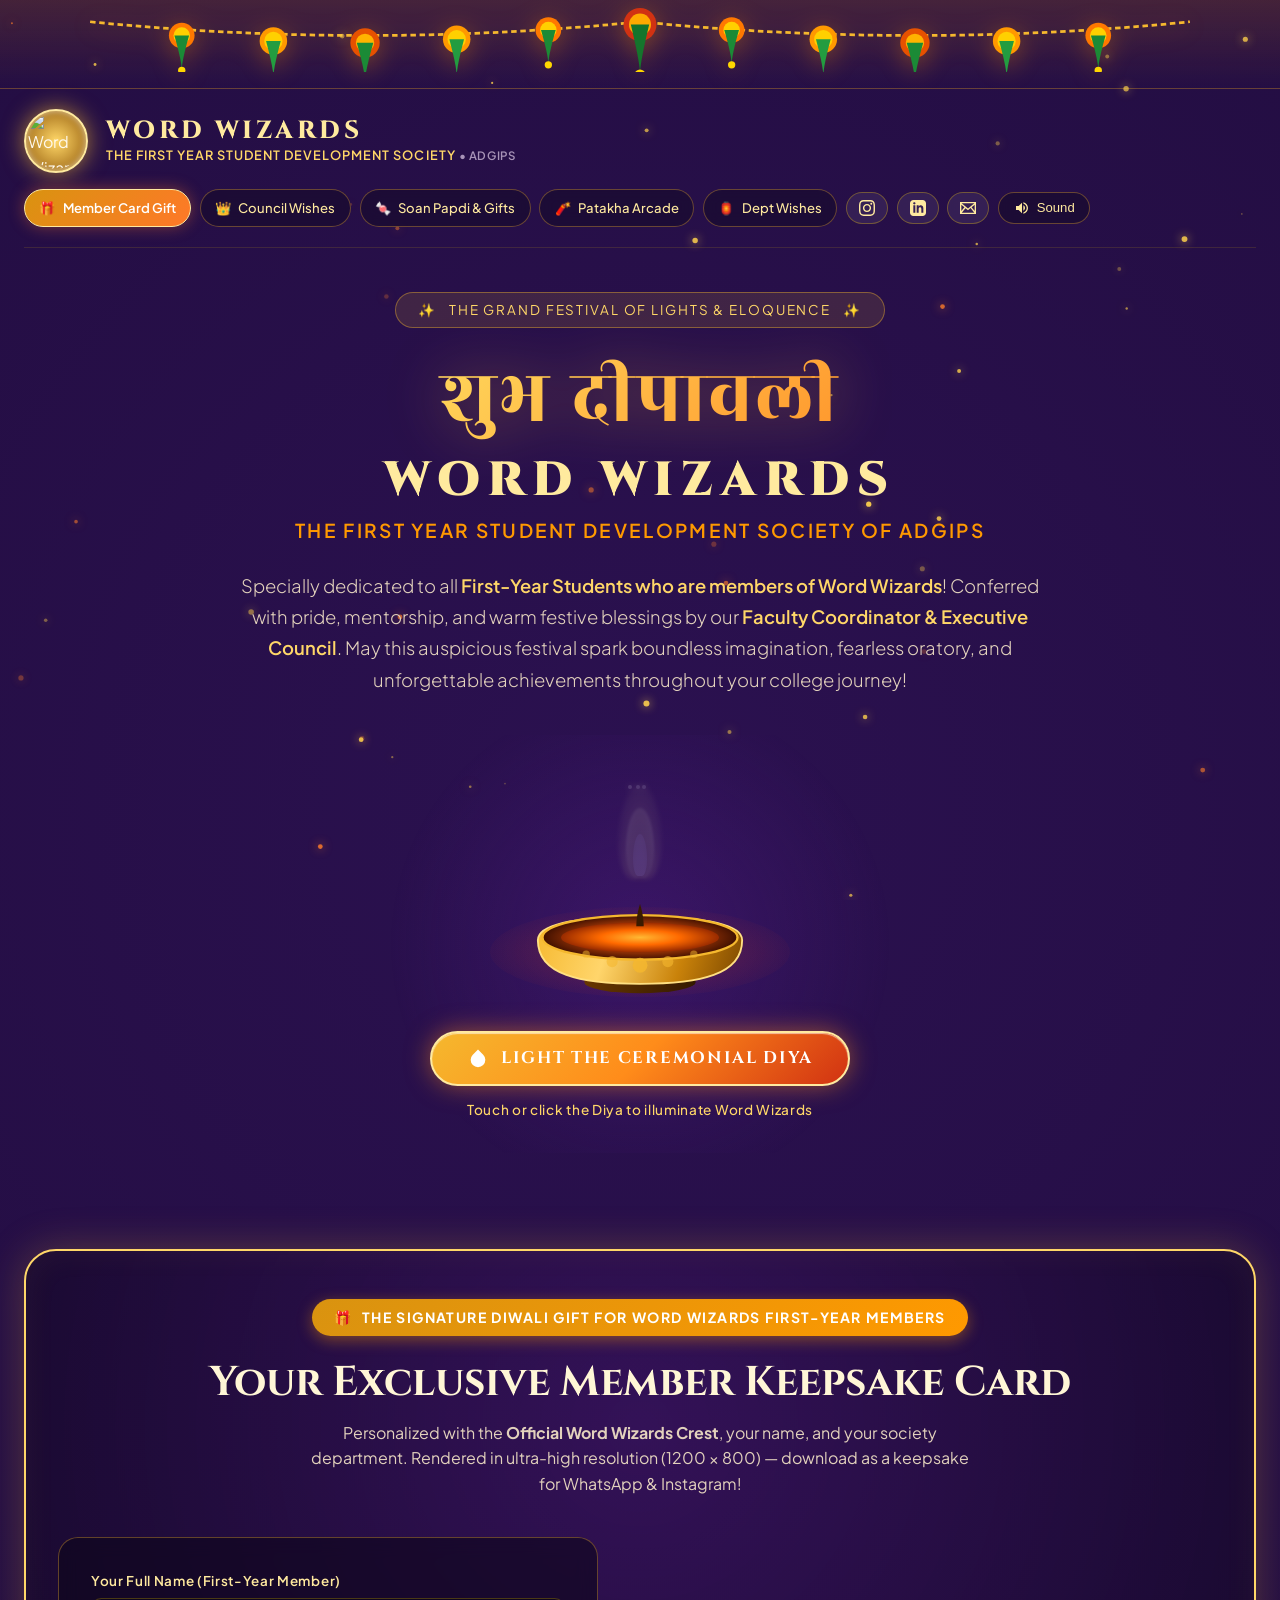
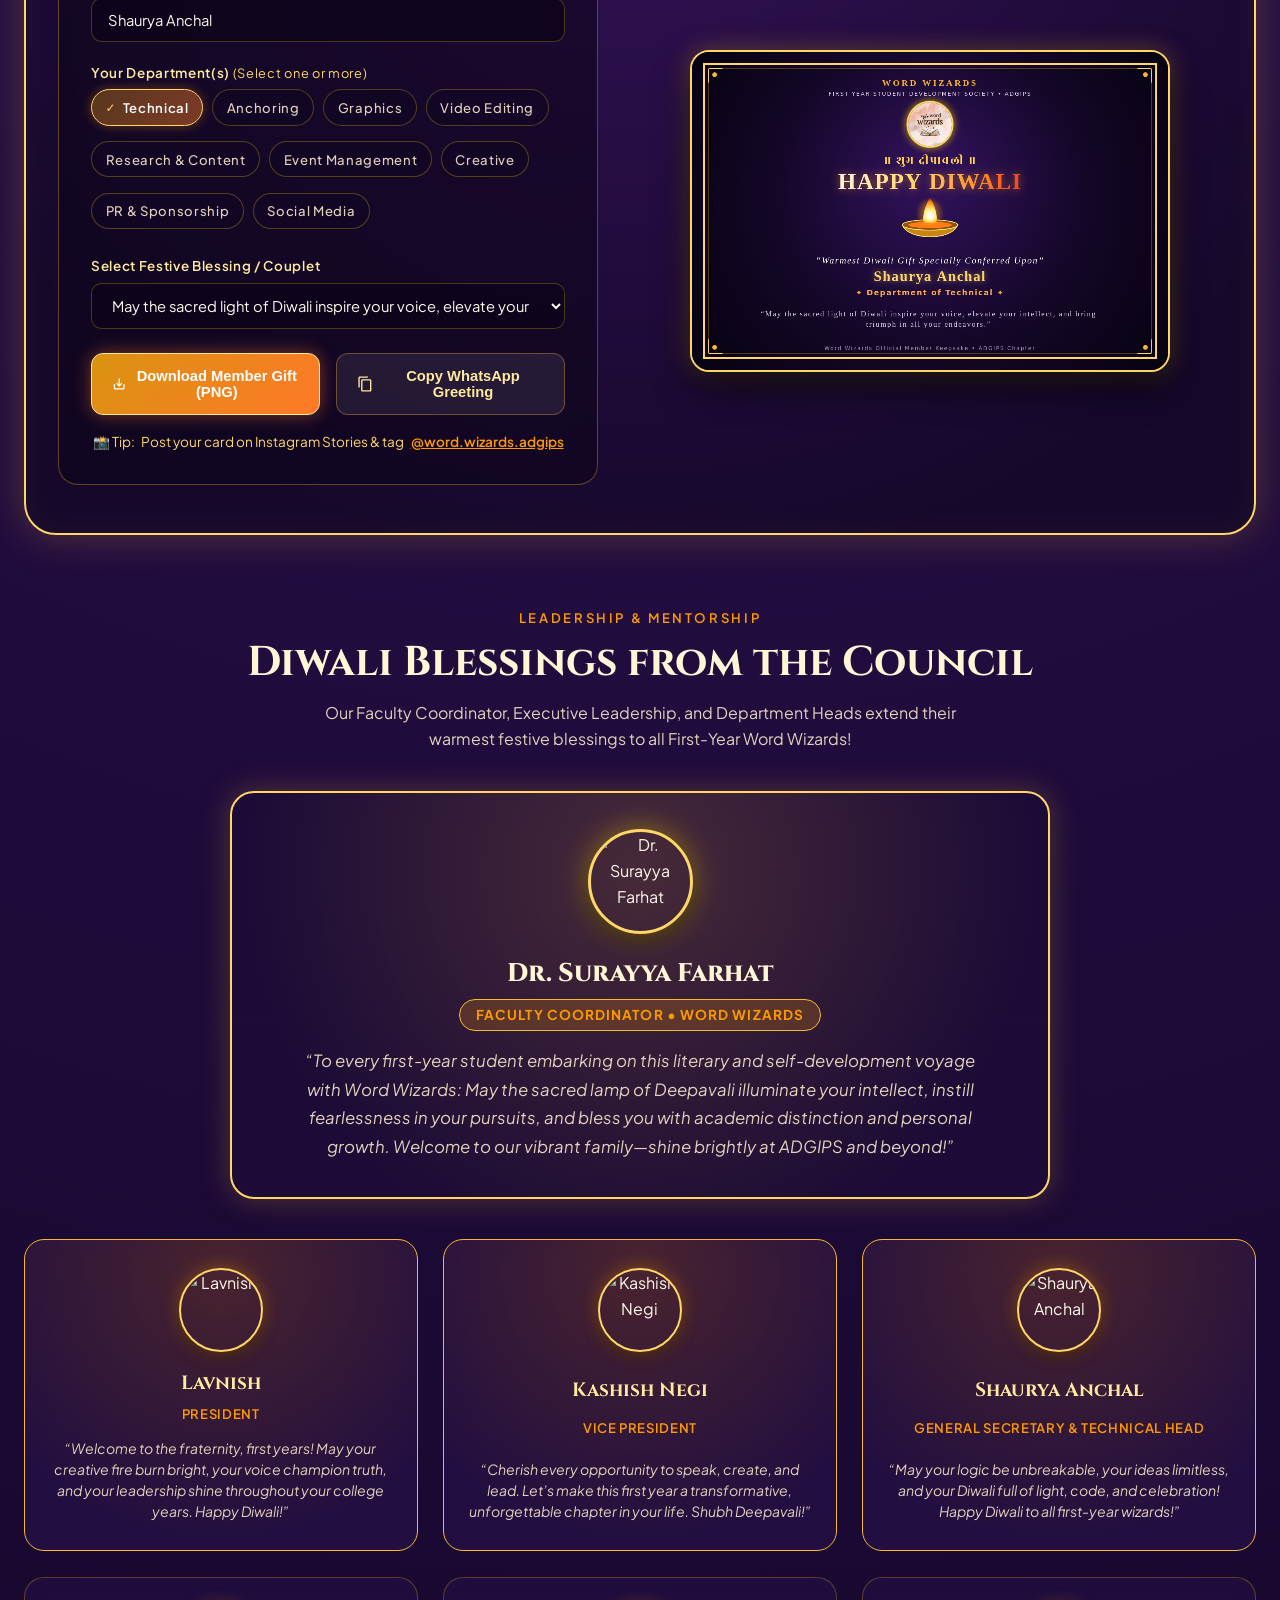
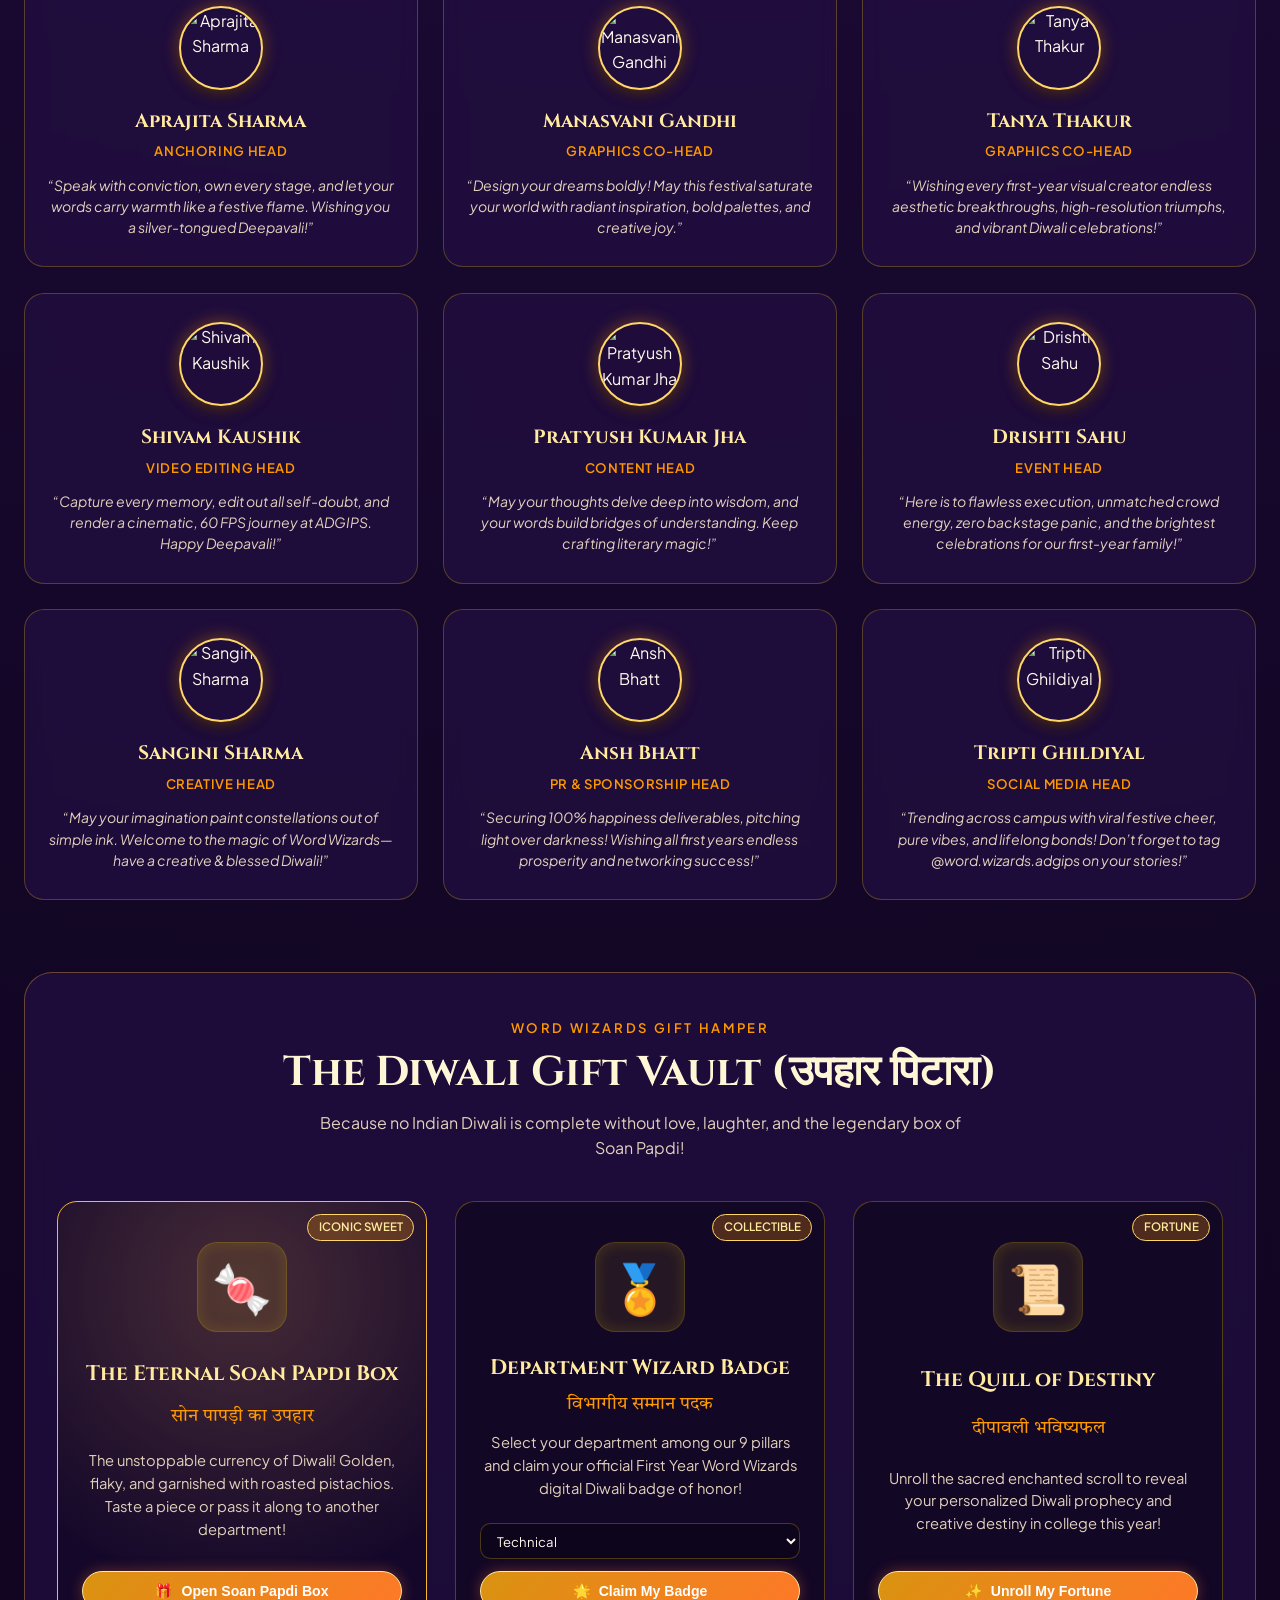
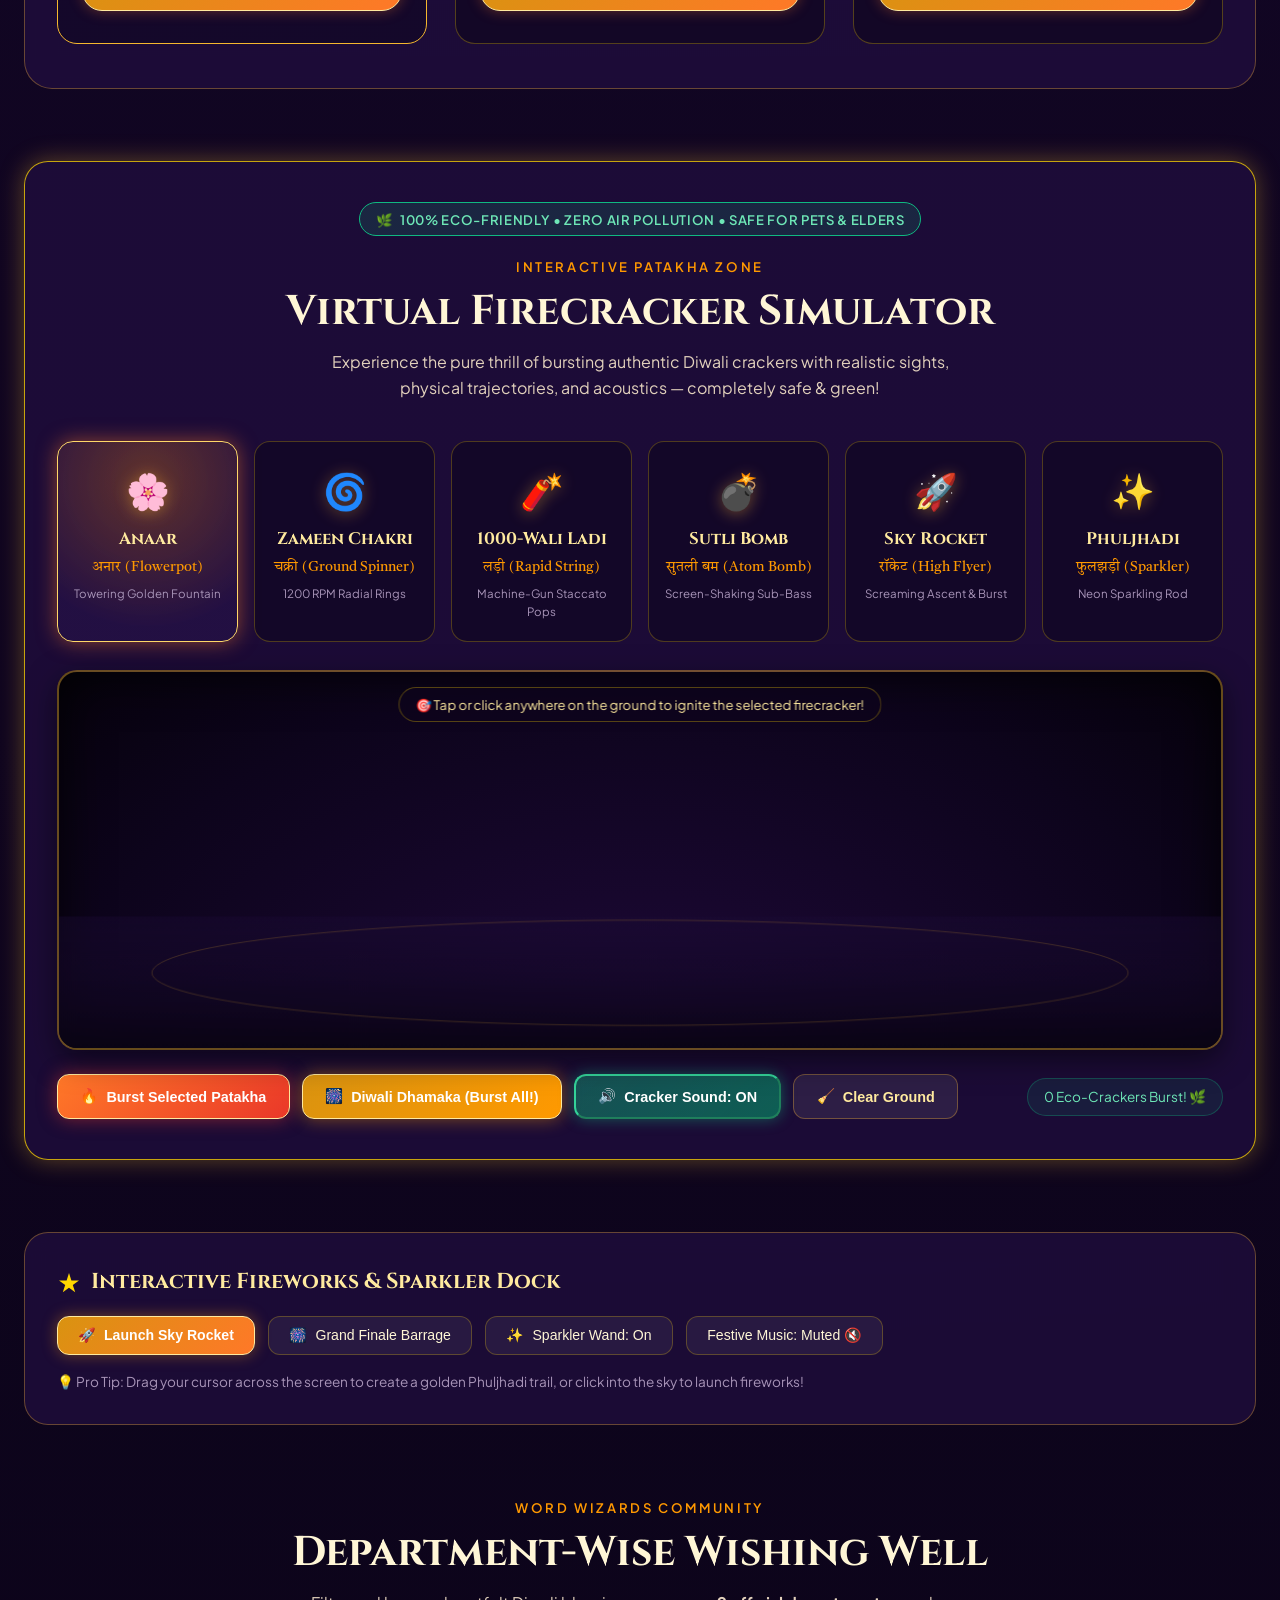
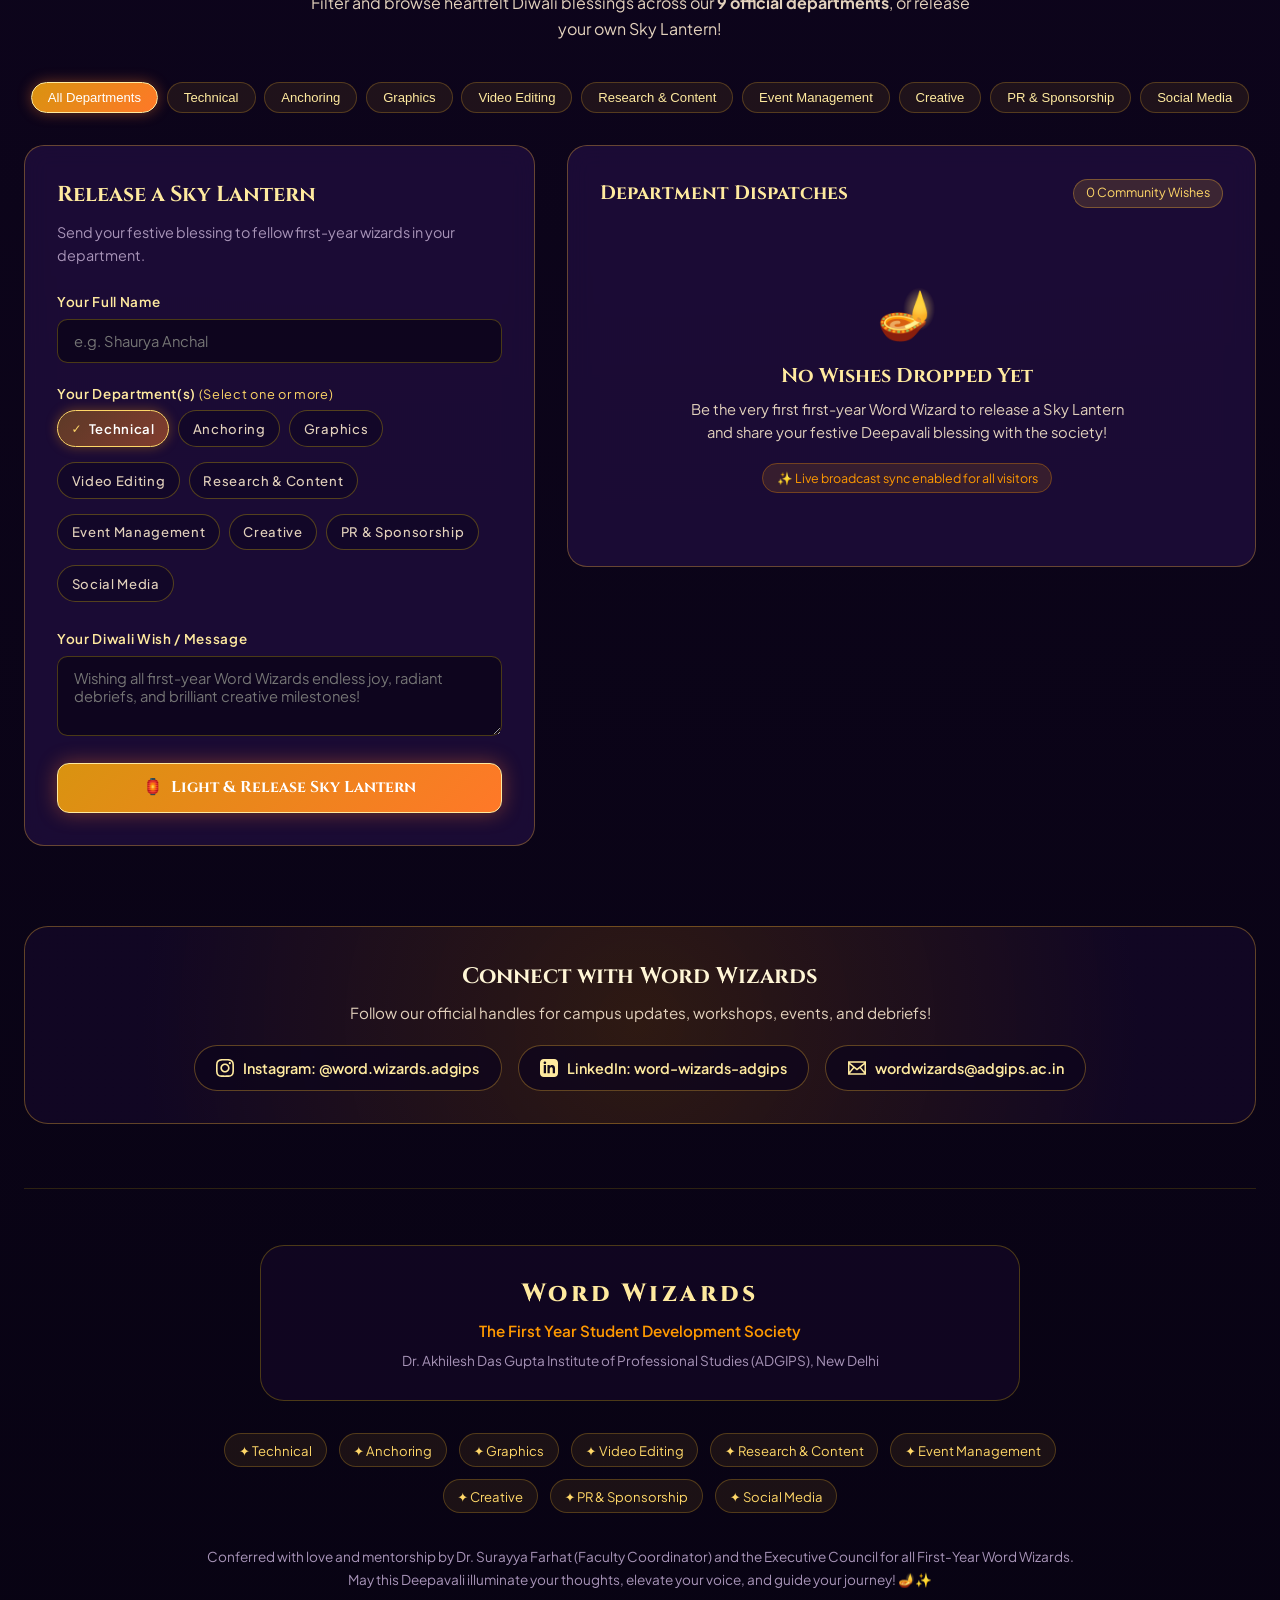
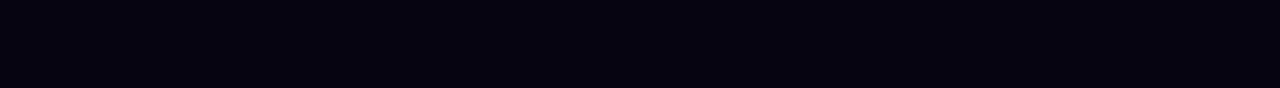
==== index.html @ 38d43d03 "feat: official Happy Diwali celebration portal for Word Wizards ADGIPS" ====
<!DOCTYPE html>
<html lang="en">
<head>
  <meta charset="UTF-8">
  <meta name="viewport" content="width=device-width, initial-scale=1.0">
  <title>Happy Diwali • Word Wizards | First Year Student Development Society</title>
  <meta name="description" content="Celebrate Deepavali with Word Wizards, the First Year Student Development Society of ADGIPS. Member Gift Card, Council Wishes, Festive Soan Papdi Vault, Virtual Firecrackers & Department Wishes.">

  <!-- Google Fonts: Premium Devanagari 'Rozha One' & 'Tiro Devanagari Hindi', plus Classical Serif 'Cinzel' -->
  <link rel="preconnect" href="https://fonts.googleapis.com">
  <link rel="preconnect" href="https://fonts.gstatic.com" crossorigin>
  <link href="https://fonts.googleapis.com/css2?family=Cinzel+Decorative:wght@700;900&family=Cinzel:wght@600;700;800;900&family=Plus+Jakarta+Sans:wght@300;400;500;600;700&family=Rozha+One&family=Tiro+Devanagari+Hindi:ital@0;1&display=swap" rel="stylesheet">

  <link rel="stylesheet" href="style.css">
  <script src="assets/logo_data.js"></script>
</head>
<body>

  <!-- Background Animated Canvases -->
  <canvas id="bg-canvas"></canvas>
  <canvas id="sparkler-canvas"></canvas>

  <!-- Festive Traditional Marigold & Mango Leaves Toran -->
  <header class="toran-banner" aria-hidden="true">
    <svg class="toran-svg" viewBox="0 0 1200 70" fill="none" xmlns="http://www.w3.org/2000/svg">
      <path d="M0,15 Q300,45 600,15 Q900,45 1200,15" stroke="#f5b82e" stroke-width="3" stroke-dasharray="6,4" fill="none"/>
      <g id="garland-units">
        <circle cx="100" cy="30" r="14" fill="#ff7800"/>
        <circle cx="100" cy="30" r="9" fill="#ffd000"/>
        <path d="M92,30 Q100,58 100,68 Q100,58 108,30 Z" fill="#1b8a36"/>
        <circle cx="100" cy="68" r="4" fill="#ffd700"/>

        <circle cx="200" cy="36" r="15" fill="#ff9900"/>
        <circle cx="200" cy="36" r="10" fill="#ffd000"/>
        <path d="M192,36 Q200,66 200,75 Q200,66 208,36 Z" fill="#239c40"/>
        <circle cx="200" cy="75" r="4" fill="#ffd700"/>

        <circle cx="300" cy="38" r="16" fill="#e65100"/>
        <circle cx="300" cy="38" r="10" fill="#ffb300"/>
        <path d="M291,38 Q300,70 300,80 Q300,70 309,38 Z" fill="#1b8a36"/>
        <circle cx="300" cy="80" r="5" fill="#ffd700"/>

        <circle cx="400" cy="34" r="15" fill="#ff9900"/>
        <circle cx="400" cy="34" r="10" fill="#ffd000"/>
        <path d="M392,34 Q400,64 400,74 Q400,64 408,34 Z" fill="#239c40"/>
        <circle cx="400" cy="74" r="4" fill="#ffd700"/>

        <circle cx="500" cy="24" r="14" fill="#ff7800"/>
        <circle cx="500" cy="24" r="9" fill="#ffd000"/>
        <path d="M492,24 Q500,52 500,62 Q500,52 508,24 Z" fill="#1b8a36"/>
        <circle cx="500" cy="62" r="4" fill="#ffd700"/>

        <circle cx="600" cy="18" r="18" fill="#d13212"/>
        <circle cx="600" cy="18" r="12" fill="#ffaa00"/>
        <path d="M590,18 Q600,60 600,72 Q600,60 610,18 Z" fill="#15752c"/>
        <circle cx="600" cy="73" r="6" fill="#ffd700"/>

        <circle cx="700" cy="24" r="14" fill="#ff7800"/>
        <circle cx="700" cy="24" r="9" fill="#ffd000"/>
        <path d="M692,24 Q700,52 700,62 Q700,52 708,24 Z" fill="#1b8a36"/>
        <circle cx="700" cy="62" r="4" fill="#ffd700"/>

        <circle cx="800" cy="34" r="15" fill="#ff9900"/>
        <circle cx="800" cy="34" r="10" fill="#ffd000"/>
        <path d="M792,34 Q800,64 800,74 Q800,64 808,34 Z" fill="#239c40"/>
        <circle cx="800" cy="74" r="4" fill="#ffd700"/>

        <circle cx="900" cy="38" r="16" fill="#e65100"/>
        <circle cx="900" cy="38" r="10" fill="#ffb300"/>
        <path d="M891,38 Q900,70 900,80 Q900,70 909,38 Z" fill="#1b8a36"/>
        <circle cx="900" cy="80" r="5" fill="#ffd700"/>

        <circle cx="1000" cy="36" r="15" fill="#ff9900"/>
        <circle cx="1000" cy="36" r="10" fill="#ffd000"/>
        <path d="M992,36 Q1000,66 1000,75 Q1000,66 1008,36 Z" fill="#239c40"/>
        <circle cx="1000" cy="75" r="4" fill="#ffd700"/>

        <circle cx="1100" cy="30" r="14" fill="#ff7800"/>
        <circle cx="1100" cy="30" r="9" fill="#ffd000"/>
        <path d="M1092,30 Q1100,58 1100,68 Q1100,58 1108,30 Z" fill="#1b8a36"/>
        <circle cx="1100" cy="68" r="4" fill="#ffd700"/>
      </g>
    </svg>
  </header>

  <!-- Main Container -->
  <main class="main-content">

    <!-- Top Navigation Bar -->
    <nav class="top-nav">
      <div class="society-brand">
        <div class="society-logo-badge" title="Word Wizards Official Logo">
          <img src="https://res.cloudinary.com/donf76gql/image/upload/v1791469094/cropped_circle_ww_logo_bxjh0m.png" alt="Word Wizards Logo" class="society-logo-img">
        </div>
        <div class="brand-text">
          <h1>Word Wizards</h1>
          <p>The First Year Student Development Society <span class="adgips-tag">• ADGIPS</span></p>
        </div>
      </div>

      <div class="nav-controls">
        <a href="#card-gift-studio" class="btn-ctrl highlight">
          <span>🎁</span> <span>Member Card Gift</span>
        </a>
        <a href="#council-wishes" class="btn-ctrl">
          <span>👑</span> <span>Council Wishes</span>
        </a>
        <a href="#gift-vault" class="btn-ctrl">
          <span>🍬</span> <span>Soan Papdi & Gifts</span>
        </a>
        <a href="#patakha-simulator" class="btn-ctrl">
          <span>🧨</span> <span>Patakha Arcade</span>
        </a>
        <a href="#dept-wishes-wall" class="btn-ctrl">
          <span>🏮</span> <span>Dept Wishes</span>
        </a>

        <!-- Social Media Quick Links -->
        <a href="https://www.instagram.com/word.wizards.adgips/" target="_blank" rel="noopener noreferrer" class="btn-ctrl social" title="Follow Word Wizards on Instagram">
          <svg viewBox="0 0 24 24"><path d="M12 2.163c3.204 0 3.584.012 4.85.07 3.252.148 4.771 1.691 4.919 4.919.058 1.265.069 1.645.069 4.849 0 3.205-.012 3.584-.069 4.849-.149 3.225-1.664 4.771-4.919 4.919-1.266.058-1.644.07-4.85.07-3.204 0-3.584-.012-4.849-.07-3.26-.149-4.771-1.699-4.919-4.92-.058-1.265-.07-1.644-.07-4.849 0-3.204.013-3.583.07-4.849.149-3.227 1.664-4.771 4.919-4.919 1.266-.057 1.645-.069 4.849-.069zm0-2.163c-3.259 0-3.667.014-4.947.072-4.358.2-6.78 2.618-6.98 6.98-.059 1.281-.073 1.689-.073 4.948 0 3.259.014 3.668.072 4.948.2 4.358 2.618 6.78 6.98 6.98 1.281.058 1.689.072 4.948.072 3.259 0 3.668-.014 4.948-.072 4.354-.2 6.782-2.618 6.979-6.98.059-1.28.073-1.689.073-4.948 0-3.259-.014-3.667-.072-4.947-.196-4.354-2.617-6.78-6.979-6.98-1.281-.059-1.69-.073-4.949-.073zm0 5.838c-3.403 0-6.162 2.759-6.162 6.162s2.759 6.163 6.162 6.163 6.162-2.759 6.162-6.163c0-3.403-2.759-6.162-6.162-6.162zm0 10.162c-2.209 0-4-1.79-4-4 0-2.209 1.791-4 4-4s4 1.791 4 4c0 2.21-1.791 4-4 4zm6.406-11.845c-.796 0-1.441.645-1.441 1.44s.645 1.44 1.441 1.44c.795 0 1.439-.645 1.439-1.44s-.644-1.44-1.439-1.44z"/></svg>
        </a>
        <a href="https://www.linkedin.com/company/word-wizards-adgips/?viewAsMember=true" target="_blank" rel="noopener noreferrer" class="btn-ctrl social" title="Word Wizards LinkedIn">
          <svg viewBox="0 0 24 24"><path d="M19 0h-14c-2.761 0-5 2.239-5 5v14c0 2.761 2.239 5 5 5h14c2.762 0 5-2.239 5-5v-14c0-2.761-2.238-5-5-5zm-11 19h-3v-11h3v11zm-1.5-12.268c-.966 0-1.75-.79-1.75-1.764s.784-1.764 1.75-1.764 1.75.79 1.75 1.764-.783 1.764-1.75 1.764zm13.5 12.268h-3v-5.604c0-3.368-4-3.113-4 0v5.604h-3v-11h3v1.765c1.396-2.586 7-2.777 7 2.476v6.759z"/></svg>
        </a>
        <a href="mailto:wordwizards@adgips.ac.in" class="btn-ctrl social" title="Email Word Wizards">
          <svg viewBox="0 0 24 24"><path d="M0 3v18h24v-18h-24zm6.623 7.929l-4.623 5.712v-9.458l4.623 3.746zm-4.141-5.929h19.035l-9.517 7.713-9.518-7.713zm5.694 7.188l3.824 3.099 3.83-3.104 5.612 6.817h-18.779l5.513-6.812zm9.208-1.264l4.616-3.741v9.348l-4.616-5.607z"/></svg>
        </a>

        <button id="btn-nav-sound" class="btn-ctrl" title="Toggle Festive Sitar & Bell Ambiance">
          <svg viewBox="0 0 24 24"><path d="M3 9v6h4l5 5V4L7 9H3zm13.5 3c0-1.77-1.02-3.29-2.5-4.03v8.05c1.48-.73 2.5-2.25 2.5-4.02zM14 3.23v2.06c2.89.86 5 3.54 5 6.71s-2.11 5.85-5 6.71v2.06c4.01-.91 7-4.49 7-8.77s-2.99-7.86-7-8.77z"/></svg>
          <span class="btn-label">Sound</span>
        </button>
      </div>
    </nav>

    <!-- Hero Celebration Section -->
    <section class="hero-section">
      <div class="hero-pretitle">
        <span>✨</span> The Grand Festival of Lights & Eloquence <span>✨</span>
      </div>

      <!-- Premium High-End Devanagari Display -->
      <h2 class="hero-title-sanskrit">शुभ दीपावली</h2>
      <h3 class="hero-society-name">Word Wizards</h3>
      <div class="hero-society-subtitle">The First Year Student Development Society of ADGIPS</div>

      <p class="hero-dedication">
        Specially dedicated to all <strong>First-Year Students who are members of Word Wizards</strong>! 
        Conferred with pride, mentorship, and warm festive blessings by our <strong>Faculty Coordinator & Executive Council</strong>.
        May this auspicious festival spark boundless imagination, fearless oratory, and unforgettable achievements throughout your college journey!
      </p>

      <!-- Centerpiece Interactive Ceremonial Diya -->
      <div class="diya-centerpiece-wrapper">
        <div id="ceremonial-diya-stage" class="ceremonial-diya-stage" title="Click or tap to ignite the Ceremonial Diya!">
          <div class="diya-ambient-glow"></div>

          <div class="grand-flame-anchor">
            <div class="flame-particle flame-outer"></div>
            <div class="flame-particle flame-mid"></div>
            <div class="flame-particle flame-core"></div>
            <div class="flame-spark"></div>
            <div class="flame-spark"></div>
            <div class="flame-spark"></div>
          </div>

          <svg class="diya-svg-container" viewBox="0 0 280 180" fill="none" xmlns="http://www.w3.org/2000/svg">
            <ellipse cx="140" cy="160" rx="60" ry="12" fill="url(#brass-dark)"/>
            <path d="M100 160 C100 148 115 138 140 138 C165 138 180 148 180 160 Z" fill="url(#brass-grad)"/>

            <path d="M30 115 C30 152 75 162 140 162 C205 162 250 152 250 115 C250 100 220 90 140 90 C60 90 30 100 30 115 Z" fill="url(#brass-grad)" stroke="#ffe082" stroke-width="2"/>

            <ellipse cx="140" cy="112" rx="105" ry="24" fill="url(#oil-deep)" stroke="#f5b82e" stroke-width="2.5"/>
            <ellipse cx="140" cy="112" rx="85" ry="16" fill="url(#oil-glow)"/>

            <path d="M136 100 C136 88 140 76 140 76 C140 76 144 88 144 100 Z" fill="#3a1b00"/>

            <circle cx="140" cy="142" r="8" fill="#f5b82e" opacity="0.8"/>
            <circle cx="110" cy="138" r="6" fill="#f5b82e" opacity="0.6"/>
            <circle cx="170" cy="138" r="6" fill="#f5b82e" opacity="0.6"/>
            <circle cx="82" cy="130" r="4" fill="#f5b82e" opacity="0.5"/>
            <circle cx="198" cy="130" r="4" fill="#f5b82e" opacity="0.5"/>

            <defs>
              <linearGradient id="brass-grad" x1="30" y1="90" x2="250" y2="162" gradientUnits="userSpaceOnUse">
                <stop offset="0%" stop-color="#f5b82e"/>
                <stop offset="35%" stop-color="#ffd56b"/>
                <stop offset="70%" stop-color="#c9820a"/>
                <stop offset="100%" stop-color="#7a4600"/>
              </linearGradient>
              <linearGradient id="brass-dark" x1="80" y1="148" x2="200" y2="172" gradientUnits="userSpaceOnUse">
                <stop offset="0%" stop-color="#693700"/>
                <stop offset="100%" stop-color="#331900"/>
              </linearGradient>
              <radialGradient id="oil-deep" cx="50%" cy="50%" r="50%">
                <stop offset="0%" stop-color="#5e1502"/>
                <stop offset="70%" stop-color="#8a2e05"/>
                <stop offset="100%" stop-color="#401000"/>
              </radialGradient>
              <radialGradient id="oil-glow" cx="50%" cy="50%" r="50%">
                <stop offset="0%" stop-color="#ffb833"/>
                <stop offset="50%" stop-color="#ff6a00"/>
                <stop offset="100%" stop-color="#992b00"/>
              </radialGradient>
            </defs>
          </svg>
        </div>

        <button id="btn-light-ceremonial" class="diya-action-btn">
          <svg width="22" height="22" viewBox="0 0 24 24" fill="currentColor">
            <path d="M12 2.69l5.66 5.66a8 8 0 1 1-11.31 0z"/>
          </svg>
          Light the Ceremonial Diya
        </button>
        <span id="diya-status-pill" class="diya-status-pill">Touch or click the Diya to illuminate Word Wizards</span>

        <div id="blessing-box" class="blessing-box">
          <p class="blessing-quote-hindi">
            “दीपक की ज्योति और शब्दों का तेज, दोनों ही अंधकार को मिटाने का सामर्थ्य रखते हैं।”
          </p>
          <p class="blessing-quote-english">
            Just as a single diya dispels centuries of darkness, may your words dispel silence, doubt, and fear. 
            May this Deepavali bestow upon every first-year Word Wizard the gift of profound expression, gracious leadership, and lifelong brotherhood!
          </p>
        </div>
      </div>
    </section>

    <!-- FEATURE 1 (MAIN HERO GIFT): WORD WIZARDS MEMBER CARD STUDIO -->
    <section id="card-gift-studio" class="card-gift-showcase-section">
      <div class="section-header">
        <div class="card-gift-ribbon-badge">
          <span>🎁</span> The Signature Diwali Gift for Word Wizards First-Year Members
        </div>
        <h2 class="section-title">Your Exclusive Member Keepsake Card</h2>
        <p class="section-subtitle">
          Personalized with the <strong>Official Word Wizards Crest</strong>, your name, and your society department. 
          Rendered in ultra-high resolution (1200 × 800) — download as a keepsake for WhatsApp & Instagram!
        </p>
      </div>

      <div class="generator-grid">
        <!-- Controls -->
        <div class="generator-controls">
          <div class="form-group">
            <label for="card-name-input">Your Full Name (First-Year Member)</label>
            <input type="text" id="card-name-input" class="form-input" value="Shaurya Anchal" placeholder="e.g. Shaurya Anchal">
          </div>

          <div class="form-group">
            <label>Your Department(s) <span style="font-size: 0.8rem; font-weight: 400; color: var(--gold-300);">(Select one or more)</span></label>
            <div id="card-dept-checkboxes" class="dept-checkbox-grid">
              <label class="dept-checkbox-pill">
                <input type="checkbox" name="card_dept" value="Technical" checked>
                <span class="pill-content">Technical</span>
              </label>
              <label class="dept-checkbox-pill">
                <input type="checkbox" name="card_dept" value="Anchoring">
                <span class="pill-content">Anchoring</span>
              </label>
              <label class="dept-checkbox-pill">
                <input type="checkbox" name="card_dept" value="Graphics">
                <span class="pill-content">Graphics</span>
              </label>
              <label class="dept-checkbox-pill">
                <input type="checkbox" name="card_dept" value="Video Editing">
                <span class="pill-content">Video Editing</span>
              </label>
              <label class="dept-checkbox-pill">
                <input type="checkbox" name="card_dept" value="Research & Content">
                <span class="pill-content">Research & Content</span>
              </label>
              <label class="dept-checkbox-pill">
                <input type="checkbox" name="card_dept" value="Event Management">
                <span class="pill-content">Event Management</span>
              </label>
              <label class="dept-checkbox-pill">
                <input type="checkbox" name="card_dept" value="Creative">
                <span class="pill-content">Creative</span>
              </label>
              <label class="dept-checkbox-pill">
                <input type="checkbox" name="card_dept" value="PR & Sponsorship">
                <span class="pill-content">PR & Sponsorship</span>
              </label>
              <label class="dept-checkbox-pill">
                <input type="checkbox" name="card_dept" value="Social Media">
                <span class="pill-content">Social Media</span>
              </label>
            </div>
          </div>

          <div class="form-group">
            <label for="card-quote-select">Select Festive Blessing / Couplet</label>
            <select id="card-quote-select" class="form-select">
              <option value="May the sacred light of Diwali inspire your voice, elevate your intellect, and bring triumph in all your endeavors.">May the sacred light of Diwali inspire your voice, elevate your intellect, and bring triumph in all your endeavors.</option>
              <option value="Where words ignite minds and lights illuminate futures. Happy Deepavali to our first-year family!">Where words ignite minds and lights illuminate futures. Happy Deepavali to our first-year family!</option>
              <option value="May your thoughts be as bright as festive diyas and your words as enduring as timeless poetry.">May your thoughts be as bright as festive diyas and your words as enduring as timeless poetry.</option>
              <option value="Leading from darkness to light, ignorance to wisdom, and silence to eloquent brilliance.">Leading from darkness to light, ignorance to wisdom, and silence to eloquent brilliance.</option>
            </select>
          </div>

          <div class="card-actions-row">
            <button id="btn-download-card" class="btn-card-action download">
              <svg width="18" height="18" viewBox="0 0 24 24" fill="currentColor">
                <path d="M19 12v7H5v-7H3v7c0 1.1.9 2 2 2h14c1.1 0 2-.9 2-2v-7h-2zm-6 .67l2.59-2.58L17 11.5l-5 5-5-5 1.41-1.41L11 12.67V3h2v9.67z"/>
              </svg>
              Download Member Gift (PNG)
            </button>
            <button id="btn-copy-wish" class="btn-card-action share">
              <svg width="18" height="18" viewBox="0 0 24 24" fill="currentColor">
                <path d="M16 1H4c-1.1 0-2 .9-2 2v14h2V3h12V1zm3 4H8c-1.1 0-2 .9-2 2v14c0 1.1.9 2 2 2h11c1.1 0 2-.9 2-2V7c0-1.1-.9-2-2-2zm0 16H8V7h11v14z"/>
              </svg>
              Copy WhatsApp Greeting
            </button>
          </div>

          <div class="insta-share-tip">
            <span>📸 Tip:</span> Post your card on Instagram Stories & tag <a href="https://www.instagram.com/word.wizards.adgips/" target="_blank" rel="noopener noreferrer">@word.wizards.adgips</a>
          </div>
        </div>

        <!-- Real-time Preview Area -->
        <div class="card-preview-area">
          <canvas id="greeting-canvas" width="1200" height="800"></canvas>
        </div>
      </div>
    </section>

    <!-- NEW SECTION: WISHES FROM THE WORD WIZARDS COUNCIL -->
    <section id="council-wishes" class="council-section">
      <div class="section-header">
        <span class="section-tag">Leadership & Mentorship</span>
        <h2 class="section-title">Diwali Blessings from the Council</h2>
        <p class="section-subtitle">
          Our Faculty Coordinator, Executive Leadership, and Department Heads extend their warmest festive blessings to all First-Year Word Wizards!
        </p>
      </div>

      <!-- Faculty Coordinator Spotlight Card -->
      <div class="faculty-spotlight-card">
        <img src="https://res.cloudinary.com/donf76gql/image/upload/v1781538074/faculty_takcad.jpg" alt="Dr. Surayya Farhat" class="faculty-avatar-img" loading="lazy">
        <h3>Dr. Surayya Farhat</h3>
        <span class="faculty-role-tag">Faculty Coordinator • Word Wizards</span>
        <p class="faculty-message">
          “To every first-year student embarking on this literary and self-development voyage with Word Wizards: 
          May the sacred lamp of Deepavali illuminate your intellect, instill fearlessness in your pursuits, and bless you with academic distinction and personal growth. 
          Welcome to our vibrant family—shine brightly at ADGIPS and beyond!”
        </p>
      </div>

      <!-- Executive & Department Heads Grid (3 per row on PC) -->
      <div class="council-grid">
        <!-- Lavnish -->
        <div class="council-card leadership-card">
          <img src="https://res.cloudinary.com/donf76gql/image/upload/v1781524544/L4vnish_dutxul.jpg" alt="Lavnish" class="council-avatar-img" loading="lazy">
          <h4>Lavnish</h4>
          <div class="council-dept-title">President</div>
          <p class="council-wish-text">
            “Welcome to the fraternity, first years! May your creative fire burn bright, your voice champion truth, and your leadership shine throughout your college years. Happy Diwali!”
          </p>
        </div>

        <!-- Kashish Negi -->
        <div class="council-card leadership-card">
          <img src="https://res.cloudinary.com/donf76gql/image/upload/v1781539806/kashish_jazsz6.jpg" alt="Kashish Negi" class="council-avatar-img" loading="lazy">
          <h4>Kashish Negi</h4>
          <div class="council-dept-title">Vice President</div>
          <p class="council-wish-text">
            “Cherish every opportunity to speak, create, and lead. Let’s make this first year a transformative, unforgettable chapter in your life. Shubh Deepavali!”
          </p>
        </div>

        <!-- Shaurya Anchal -->
        <div class="council-card leadership-card">
          <img src="https://res.cloudinary.com/donf76gql/image/upload/f_auto,q_auto/v1789914786/Copy_of_IMG_1406_gj5srv_px7w0a.jpg" alt="Shaurya Anchal" class="council-avatar-img" loading="lazy">
          <h4>Shaurya Anchal</h4>
          <div class="council-dept-title">General Secretary & Technical Head</div>
          <p class="council-wish-text">
            “May your logic be unbreakable, your ideas limitless, and your Diwali full of light, code, and celebration! Happy Diwali to all first-year wizards!”
          </p>
        </div>

        <!-- Aprajita Sharma -->
        <div class="council-card">
          <img src="https://res.cloudinary.com/donf76gql/image/upload/v1779095965/aprajita_y5xc8r.jpg" alt="Aprajita Sharma" class="council-avatar-img" loading="lazy">
          <h4>Aprajita Sharma</h4>
          <div class="council-dept-title">Anchoring Head</div>
          <p class="council-wish-text">
            “Speak with conviction, own every stage, and let your words carry warmth like a festive flame. Wishing you a silver-tongued Deepavali!”
          </p>
        </div>

        <!-- Manasvani Gandhi -->
        <div class="council-card">
          <img src="https://i.ibb.co/wN9tZ48j/manasvani.jpg" alt="Manasvani Gandhi" class="council-avatar-img" loading="lazy">
          <h4>Manasvani Gandhi</h4>
          <div class="council-dept-title">Graphics Co-Head</div>
          <p class="council-wish-text">
            “Design your dreams boldly! May this festival saturate your world with radiant inspiration, bold palettes, and creative joy.”
          </p>
        </div>

        <!-- Tanya Thakur -->
        <div class="council-card">
          <img src="https://res.cloudinary.com/donf76gql/image/upload/v1781543965/tanya_xkh9wg.jpg" alt="Tanya Thakur" class="council-avatar-img" loading="lazy">
          <h4>Tanya Thakur</h4>
          <div class="council-dept-title">Graphics Co-Head</div>
          <p class="council-wish-text">
            “Wishing every first-year visual creator endless aesthetic breakthroughs, high-resolution triumphs, and vibrant Diwali celebrations!”
          </p>
        </div>

        <!-- Shivam Kaushik -->
        <div class="council-card">
          <img src="https://res.cloudinary.com/donf76gql/image/upload/v1779095966/shivam_hnmhth.jpg" alt="Shivam Kaushik" class="council-avatar-img" loading="lazy">
          <h4>Shivam Kaushik</h4>
          <div class="council-dept-title">Video Editing Head</div>
          <p class="council-wish-text">
            “Capture every memory, edit out all self-doubt, and render a cinematic, 60 FPS journey at ADGIPS. Happy Deepavali!”
          </p>
        </div>

        <!-- Pratyush Kumar Jha -->
        <div class="council-card">
          <img src="https://res.cloudinary.com/donf76gql/image/upload/v1779095971/pratyush_svvzsf.jpg" alt="Pratyush Kumar Jha" class="council-avatar-img" loading="lazy">
          <h4>Pratyush Kumar Jha</h4>
          <div class="council-dept-title">Content Head</div>
          <p class="council-wish-text">
            “May your thoughts delve deep into wisdom, and your words build bridges of understanding. Keep crafting literary magic!”
          </p>
        </div>

        <!-- Drishti Sahu -->
        <div class="council-card">
          <img src="https://res.cloudinary.com/donf76gql/image/upload/v1779095963/drishti_y6dvnj.jpg" alt="Drishti Sahu" class="council-avatar-img" loading="lazy">
          <h4>Drishti Sahu</h4>
          <div class="council-dept-title">Event Head</div>
          <p class="council-wish-text">
            “Here is to flawless execution, unmatched crowd energy, zero backstage panic, and the brightest celebrations for our first-year family!”
          </p>
        </div>

        <!-- Sangini Sharma -->
        <div class="council-card">
          <img src="https://res.cloudinary.com/donf76gql/image/upload/v1779095963/sangini_aqm2l8.jpg" alt="Sangini Sharma" class="council-avatar-img" loading="lazy">
          <h4>Sangini Sharma</h4>
          <div class="council-dept-title">Creative Head</div>
          <p class="council-wish-text">
            “May your imagination paint constellations out of simple ink. Welcome to the magic of Word Wizards—have a creative & blessed Diwali!”
          </p>
        </div>

        <!-- Ansh Bhatt -->
        <div class="council-card">
          <img src="https://res.cloudinary.com/donf76gql/image/upload/v1779095968/ansh_cv7sfk.jpg" alt="Ansh Bhatt" class="council-avatar-img" loading="lazy">
          <h4>Ansh Bhatt</h4>
          <div class="council-dept-title">PR & Sponsorship Head</div>
          <p class="council-wish-text">
            “Securing 100% happiness deliverables, pitching light over darkness! Wishing all first years endless prosperity and networking success!”
          </p>
        </div>

        <!-- Tripti Ghildiyal -->
        <div class="council-card">
          <img src="https://res.cloudinary.com/donf76gql/image/upload/v1779304507/WhatsApp_Image_2026-05-20_at_7.34.13_PM_pixi8g.jpg" alt="Tripti Ghildiyal" class="council-avatar-img" loading="lazy">
          <h4>Tripti Ghildiyal</h4>
          <div class="council-dept-title">Social Media Head</div>
          <p class="council-wish-text">
            “Trending across campus with viral festive cheer, pure vibes, and lifelong bonds! Don’t forget to tag @word.wizards.adgips on your stories!”
          </p>
        </div>
      </div>
    </section>

    <!-- FEATURE 2: THE FESTIVE GIFT VAULT (SOAN PAPDI & MEMBER GIFTS) -->
    <section id="gift-vault" class="gift-vault-section">
      <div class="section-header">
        <span class="section-tag">Word Wizards Gift Hamper</span>
        <h2 class="section-title">The Diwali Gift Vault (उपहार पिटारा)</h2>
        <p class="section-subtitle">
          Because no Indian Diwali is complete without love, laughter, and the legendary box of Soan Papdi!
        </p>
      </div>

      <div class="gifts-showcase-grid">
        <!-- 1. The Legendary Soan Papdi Box -->
        <div class="gift-box-card soan-papdi-card">
          <span class="gift-badge-corner">Iconic Sweet</span>
          <div class="gift-icon-container">🍬</div>
          <h3>The Eternal Soan Papdi Box</h3>
          <div class="gift-hindi-title">सोन पापड़ी का उपहार</div>
          <p class="gift-desc">
            The unstoppable currency of Diwali! Golden, flaky, and garnished with roasted pistachios. Taste a piece or pass it along to another department!
          </p>
          <button id="btn-unbox-soan" class="gift-action-btn">
            <span>🎁</span> Open Soan Papdi Box
          </button>
        </div>

        <!-- 2. Department Digital Badge -->
        <div class="gift-box-card">
          <span class="gift-badge-corner">Collectible</span>
          <div class="gift-icon-container">🏅</div>
          <h3>Department Wizard Badge</h3>
          <div class="gift-hindi-title">विभागीय सम्मान पदक</div>
          <p class="gift-desc">
            Select your department among our 9 pillars and claim your official First Year Word Wizards digital Diwali badge of honor!
          </p>
          <div class="form-group" style="margin-bottom: 0.75rem;">
            <select id="badge-dept-select" class="form-select" style="padding: 0.45rem 0.75rem; font-size: 0.82rem;">
              <option value="Technical">Technical</option>
              <option value="Anchoring">Anchoring</option>
              <option value="Graphics">Graphics</option>
              <option value="Video Editing">Video Editing</option>
              <option value="Research & Content">Research & Content</option>
              <option value="Event Management">Event Management</option>
              <option value="Creative">Creative</option>
              <option value="PR & Sponsorship">PR & Sponsorship</option>
              <option value="Social Media">Social Media</option>
            </select>
          </div>
          <button id="btn-claim-badge" class="gift-action-btn">
            <span>🌟</span> Claim My Badge
          </button>
        </div>

        <!-- 3. Quill of Destiny (Diwali Fortune) -->
        <div class="gift-box-card">
          <span class="gift-badge-corner">Fortune</span>
          <div class="gift-icon-container">📜</div>
          <h3>The Quill of Destiny</h3>
          <div class="gift-hindi-title">दीपावली भविष्यफल</div>
          <p class="gift-desc">
            Unroll the sacred enchanted scroll to reveal your personalized Diwali prophecy and creative destiny in college this year!
          </p>
          <button id="btn-unroll-fortune" class="gift-action-btn">
            <span>✨</span> Unroll My Fortune
          </button>
        </div>
      </div>

      <!-- Soan Papdi Interactive Unbox Area -->
      <div id="soan-unbox-panel" class="soan-papdi-unbox-panel">
        <h4 style="font-family: var(--font-serif); font-size: 1.4rem; color: var(--gold-200);">
          Freshly Unboxed Word Wizards Soan Papdi 🍬
        </h4>
        <p style="color: var(--text-secondary); font-size: 0.95rem; margin-top: 0.25rem;">
          Crisp, melt-in-the-mouth cardamom flakes with pure silver vark and almonds!
        </p>

        <div class="soan-box-visual">
          <div class="soan-cube" title="Click to relish!"></div>
          <div class="soan-cube" title="Click to relish!"></div>
          <div class="soan-cube" title="Click to relish!"></div>
          <div class="soan-cube" title="Click to relish!"></div>
          <div class="soan-cube" title="Click to relish!"></div>
          <div class="soan-cube" title="Click to relish!"></div>
        </div>

        <div style="display: flex; justify-content: center; gap: 1rem; flex-wrap: wrap;">
          <button id="btn-eat-soan" class="spark-btn primary">
            <span>😋</span> Relish a Piece! (<span id="soan-tally">0 Eaten</span>)
          </button>
          <button id="btn-pass-soan" class="spark-btn">
            <span>📦</span> Regift / Pass to Another Dept!
          </button>
        </div>
        <div id="soan-pass-tracker" class="soan-pass-tracker">
          📦 <strong>The Sacred Chain:</strong> Passed with love from <em>Graphics</em> to <em>Technical</em>!
        </div>
      </div>

      <!-- Fortune Reveal Box -->
      <div id="fortune-reveal-box" class="fortune-reveal-box">
        <p id="fortune-quote-text" class="fortune-quote">“Your voice will anchor a breakthrough debate this semester.”</p>
        <span id="fortune-destiny-text" class="fortune-destiny">Destiny: Master Orator of the First Year</span>
      </div>
    </section>

    <!-- FEATURE 3: VIRTUAL FIRECRACKER SIMULATOR (PATAKHA ARCADE) -->
    <section id="patakha-simulator" class="patakha-simulator-section">
      <div class="eco-badge-row">
        <div class="eco-pledge-badge">
          <span>🌿</span> 100% Eco-Friendly • Zero Air Pollution • Safe for Pets & Elders
        </div>
      </div>

      <div class="section-header">
        <span class="section-tag">Interactive Patakha Zone</span>
        <h2 class="section-title">Virtual Firecracker Simulator</h2>
        <p class="section-subtitle">
          Experience the pure thrill of bursting authentic Diwali crackers with realistic sights, physical trajectories, and acoustics — completely safe & green!
        </p>
      </div>

      <!-- Firecracker Inventory Selector -->
      <div class="patakha-inventory-grid">
        <div class="patakha-item-card active" data-type="anaar">
          <span class="patakha-icon-wrap">🌸</span>
          <div class="patakha-name">Anaar</div>
          <div class="patakha-hindi">अनार (Flowerpot)</div>
          <div class="patakha-tag">Towering Golden Fountain</div>
        </div>

        <div class="patakha-item-card" data-type="chakri">
          <span class="patakha-icon-wrap">🌀</span>
          <div class="patakha-name">Zameen Chakri</div>
          <div class="patakha-hindi">चक्री (Ground Spinner)</div>
          <div class="patakha-tag">1200 RPM Radial Rings</div>
        </div>

        <div class="patakha-item-card" data-type="ladi">
          <span class="patakha-icon-wrap">🧨</span>
          <div class="patakha-name">1000-Wali Ladi</div>
          <div class="patakha-hindi">लड़ी (Rapid String)</div>
          <div class="patakha-tag">Machine-Gun Staccato Pops</div>
        </div>

        <div class="patakha-item-card" data-type="bomb">
          <span class="patakha-icon-wrap">💣</span>
          <div class="patakha-name">Sutli Bomb</div>
          <div class="patakha-hindi">सुतली बम (Atom Bomb)</div>
          <div class="patakha-tag">Screen-Shaking Sub-Bass</div>
        </div>

        <div class="patakha-item-card" data-type="rocket">
          <span class="patakha-icon-wrap">🚀</span>
          <div class="patakha-name">Sky Rocket</div>
          <div class="patakha-hindi">रॉकेट (High Flyer)</div>
          <div class="patakha-tag">Screaming Ascent & Burst</div>
        </div>

        <div class="patakha-item-card" data-type="phuljhadi">
          <span class="patakha-icon-wrap">✨</span>
          <div class="patakha-name">Phuljhadi</div>
          <div class="patakha-hindi">फुलझड़ी (Sparkler)</div>
          <div class="patakha-tag">Neon Sparkling Rod</div>
        </div>
      </div>

      <!-- Interactive Arena Canvas -->
      <div class="patakha-arena-container">
        <canvas id="patakha-arena-canvas"></canvas>
        <div class="patakha-arena-overlay-hint">
          <span>🎯 Tap or click anywhere on the ground to ignite the selected firecracker!</span>
        </div>
      </div>

      <!-- Action Bar -->
      <div class="patakha-controls-bar">
        <div class="patakha-action-buttons">
          <button id="btn-burst-selected" class="btn-patakha-action burst-now">
            <span>🔥</span> Burst Selected Patakha
          </button>
          <button id="btn-chain-dhamaka" class="btn-patakha-action chain-dhamaka">
            <span>🎆</span> Diwali Dhamaka (Burst All!)
          </button>
          <button id="btn-toggle-sfx" class="btn-patakha-action sound-toggle active" title="Toggle Firecracker Sound Effects">
            <span id="sfx-status-icon">🔊</span> <span id="sfx-status-label">Cracker Sound: ON</span>
          </button>
          <button id="btn-clear-arena" class="btn-patakha-action clear-arena">
            <span>🧹</span> Clear Ground
          </button>
        </div>

        <div class="eco-stats-pill">
          <span id="eco-cracker-count">0 Eco-Crackers Burst! 🌿</span>
        </div>
      </div>
    </section>

    <!-- Interactive Fireworks Sandbox Dock -->
    <section class="fireworks-dock-section">
      <div class="fireworks-dock-header">
        <h3>
          <svg width="24" height="24" viewBox="0 0 24 24" fill="#ffd700">
            <path d="M12 2l2.4 7.4H22l-6.2 4.5 2.4 7.4L12 16.8 5.8 21.3l2.4-7.4L2 9.4h7.6z"/>
          </svg>
          Interactive Fireworks & Sparkler Dock
        </h3>
        <div class="dock-controls-grid">
          <button id="btn-launch-firework" class="spark-btn primary">
            <span>🚀</span> Launch Sky Rocket
          </button>
          <button id="btn-grand-finale" class="spark-btn">
            <span>🎆</span> Grand Finale Barrage
          </button>
          <button id="btn-toggle-sparkler" class="spark-btn active">
            <span>✨</span> Sparkler Wand: On
          </button>
          <button id="btn-sound-toggle" class="spark-btn">
            <span class="btn-label">Festive Music: Muted 🔇</span>
          </button>
        </div>
      </div>
      <p style="font-size: 0.85rem; color: var(--text-muted); margin-top: 0.5rem;">
        <span>💡 Pro Tip:</span> Drag your cursor across the screen to create a golden Phuljhadi trail, or click into the sky to launch fireworks!
      </p>
    </section>

    <!-- FEATURE 4: DEPARTMENT-WISE WISHING WALL & FLOATING SKY LANTERNS -->
    <section id="dept-wishes-wall" class="wishing-wall-section">
      <div class="section-header">
        <span class="section-tag">Word Wizards Community</span>
        <h2 class="section-title">Department-Wise Wishing Well</h2>
        <p class="section-subtitle">
          Filter and browse heartfelt Diwali blessings across our <strong>9 official departments</strong>, or release your own Sky Lantern!
        </p>
      </div>

      <!-- 9 Department Filter Tabs -->
      <div class="dept-filter-bar">
        <button class="dept-pill-btn active" data-dept="all">All Departments</button>
        <button class="dept-pill-btn" data-dept="Technical">Technical</button>
        <button class="dept-pill-btn" data-dept="Anchoring">Anchoring</button>
        <button class="dept-pill-btn" data-dept="Graphics">Graphics</button>
        <button class="dept-pill-btn" data-dept="Video Editing">Video Editing</button>
        <button class="dept-pill-btn" data-dept="Research & Content">Research & Content</button>
        <button class="dept-pill-btn" data-dept="Event Management">Event Management</button>
        <button class="dept-pill-btn" data-dept="Creative">Creative</button>
        <button class="dept-pill-btn" data-dept="PR & Sponsorship">PR & Sponsorship</button>
        <button class="dept-pill-btn" data-dept="Social Media">Social Media</button>
      </div>

      <div class="wishing-container">
        <!-- Wish Submission Form -->
        <div class="wish-form-card">
          <h3>Release a Sky Lantern</h3>
          <p>Send your festive blessing to fellow first-year wizards in your department.</p>

          <form id="diwali-wish-form">
            <div class="form-group">
              <label for="wish-name">Your Full Name</label>
              <input type="text" id="wish-name" class="form-input" placeholder="e.g. Shaurya Anchal" required>
            </div>

            <div class="form-group">
              <label>Your Department(s) <span style="font-size: 0.8rem; font-weight: 400; color: var(--gold-300);">(Select one or more)</span></label>
              <div id="wish-dept-checkboxes" class="dept-checkbox-grid">
                <label class="dept-checkbox-pill">
                  <input type="checkbox" name="wish_dept" value="Technical" checked>
                  <span class="pill-content">Technical</span>
                </label>
                <label class="dept-checkbox-pill">
                  <input type="checkbox" name="wish_dept" value="Anchoring">
                  <span class="pill-content">Anchoring</span>
                </label>
                <label class="dept-checkbox-pill">
                  <input type="checkbox" name="wish_dept" value="Graphics">
                  <span class="pill-content">Graphics</span>
                </label>
                <label class="dept-checkbox-pill">
                  <input type="checkbox" name="wish_dept" value="Video Editing">
                  <span class="pill-content">Video Editing</span>
                </label>
                <label class="dept-checkbox-pill">
                  <input type="checkbox" name="wish_dept" value="Research & Content">
                  <span class="pill-content">Research & Content</span>
                </label>
                <label class="dept-checkbox-pill">
                  <input type="checkbox" name="wish_dept" value="Event Management">
                  <span class="pill-content">Event Management</span>
                </label>
                <label class="dept-checkbox-pill">
                  <input type="checkbox" name="wish_dept" value="Creative">
                  <span class="pill-content">Creative</span>
                </label>
                <label class="dept-checkbox-pill">
                  <input type="checkbox" name="wish_dept" value="PR & Sponsorship">
                  <span class="pill-content">PR & Sponsorship</span>
                </label>
                <label class="dept-checkbox-pill">
                  <input type="checkbox" name="wish_dept" value="Social Media">
                  <span class="pill-content">Social Media</span>
                </label>
              </div>
            </div>

            <div class="form-group">
              <label for="wish-text">Your Diwali Wish / Message</label>
              <textarea id="wish-text" rows="3" class="form-textarea" placeholder="Wishing all first-year Word Wizards endless joy, radiant debriefs, and brilliant creative milestones!" required></textarea>
            </div>

            <button type="submit" class="btn-submit-wish">
              <span>🏮</span> Light & Release Sky Lantern
            </button>
          </form>
        </div>

        <!-- Live Stream of Department Wishes -->
        <div class="wishes-stream-wrapper">
          <div class="wishes-stream-header">
            <h4>Department Dispatches</h4>
            <span id="wish-count-pill" class="wishes-count-pill">Loading wishes...</span>
          </div>
          <div id="wishes-stream" class="wishes-stream"></div>
        </div>
      </div>
    </section>

    <!-- OFFICIAL SOCIAL CONNECT & COMMUNITY BANNER -->
    <section class="social-connect-banner">
      <h3>Connect with Word Wizards</h3>
      <p>Follow our official handles for campus updates, workshops, events, and debriefs!</p>
      <div class="social-links-row">
        <a href="https://www.instagram.com/word.wizards.adgips/" target="_blank" rel="noopener noreferrer" class="social-pill-btn">
          <svg viewBox="0 0 24 24"><path d="M12 2.163c3.204 0 3.584.012 4.85.07 3.252.148 4.771 1.691 4.919 4.919.058 1.265.069 1.645.069 4.849 0 3.205-.012 3.584-.069 4.849-.149 3.225-1.664 4.771-4.919 4.919-1.266.058-1.644.07-4.85.07-3.204 0-3.584-.012-4.849-.07-3.26-.149-4.771-1.699-4.919-4.92-.058-1.265-.07-1.644-.07-4.849 0-3.204.013-3.583.07-4.849.149-3.227 1.664-4.771 4.919-4.919 1.266-.057 1.645-.069 4.849-.069zm0-2.163c-3.259 0-3.667.014-4.947.072-4.358.2-6.78 2.618-6.98 6.98-.059 1.281-.073 1.689-.073 4.948 0 3.259.014 3.668.072 4.948.2 4.358 2.618 6.78 6.98 6.98 1.281.058 1.689.072 4.948.072 3.259 0 3.668-.014 4.948-.072 4.354-.2 6.782-2.618 6.979-6.98.059-1.28.073-1.689.073-4.948 0-3.259-.014-3.667-.072-4.947-.196-4.354-2.617-6.78-6.979-6.98-1.281-.059-1.69-.073-4.949-.073zm0 5.838c-3.403 0-6.162 2.759-6.162 6.162s2.759 6.163 6.162 6.163 6.162-2.759 6.162-6.163c0-3.403-2.759-6.162-6.162-6.162zm0 10.162c-2.209 0-4-1.79-4-4 0-2.209 1.791-4 4-4s4 1.791 4 4c0 2.21-1.791 4-4 4zm6.406-11.845c-.796 0-1.441.645-1.441 1.44s.645 1.44 1.441 1.44c.795 0 1.439-.645 1.439-1.44s-.644-1.44-1.439-1.44z"/></svg>
          <span>Instagram: @word.wizards.adgips</span>
        </a>
        <a href="https://www.linkedin.com/company/word-wizards-adgips/?viewAsMember=true" target="_blank" rel="noopener noreferrer" class="social-pill-btn">
          <svg viewBox="0 0 24 24"><path d="M19 0h-14c-2.761 0-5 2.239-5 5v14c0 2.761 2.239 5 5 5h14c2.762 0 5-2.239 5-5v-14c0-2.761-2.238-5-5-5zm-11 19h-3v-11h3v11zm-1.5-12.268c-.966 0-1.75-.79-1.75-1.764s.784-1.764 1.75-1.764 1.75.79 1.75 1.764-.783 1.764-1.75 1.764zm13.5 12.268h-3v-5.604c0-3.368-4-3.113-4 0v5.604h-3v-11h3v1.765c1.396-2.586 7-2.777 7 2.476v6.759z"/></svg>
          <span>LinkedIn: word-wizards-adgips</span>
        </a>
        <a href="mailto:wordwizards@adgips.ac.in" class="social-pill-btn">
          <svg viewBox="0 0 24 24"><path d="M0 3v18h24v-18h-24zm6.623 7.929l-4.623 5.712v-9.458l4.623 3.746zm-4.141-5.929h19.035l-9.517 7.713-9.518-7.713zm5.694 7.188l3.824 3.099 3.83-3.104 5.612 6.817h-18.779l5.513-6.812zm9.208-1.264l4.616-3.741v9.348l-4.616-5.607z"/></svg>
          <span>wordwizards@adgips.ac.in</span>
        </a>
      </div>
    </section>

    <!-- Footer & Tribute to Word Wizards -->
    <footer class="footer-tribute">
      <div class="ww-insignia">
        <h3>Word Wizards</h3>
        <p class="subtitle">The First Year Student Development Society</p>
        <p class="college-sec">Dr. Akhilesh Das Gupta Institute of Professional Studies (ADGIPS), New Delhi</p>
      </div>

      <!-- 9 Departments Display -->
      <div class="footer-depts-list">
        <span class="dept-badge">✦ Technical</span>
        <span class="dept-badge">✦ Anchoring</span>
        <span class="dept-badge">✦ Graphics</span>
        <span class="dept-badge">✦ Video Editing</span>
        <span class="dept-badge">✦ Research & Content</span>
        <span class="dept-badge">✦ Event Management</span>
        <span class="dept-badge">✦ Creative</span>
        <span class="dept-badge">✦ PR & Sponsorship</span>
        <span class="dept-badge">✦ Social Media</span>
      </div>

      <p class="footer-copy">
        Conferred with love and mentorship by Dr. Surayya Farhat (Faculty Coordinator) and the Executive Council for all First-Year Word Wizards.<br>
        May this Deepavali illuminate your thoughts, elevate your voice, and guide your journey! 🪔✨
      </p>
    </footer>

  </main>

  <script src="script.js"></script>
</body>
</html>
---- style.css ----
/* ==========================================================================
   WORD WIZARDS • DIWALI CELEBRATION PORTAL
   Dedicated to First Year Student Members of Word Wizards (ADGIPS)
   Design System & Styling
   ========================================================================== */

:root {
  --bg-deep: #080313;
  --bg-mid: #140727;
  --bg-surface: #1e0d38;
  --bg-glass: rgba(26, 12, 48, 0.72);
  --bg-glass-card: rgba(36, 16, 68, 0.65);
  --border-gold: rgba(245, 180, 50, 0.35);
  --border-gold-bright: rgba(255, 215, 0, 0.75);

  --gold-100: #fff6d6;
  --gold-200: #ffea9f;
  --gold-300: #ffd768;
  --gold-400: #f5b82e;
  --gold-500: #d99310;
  --gold-600: #b37305;

  --ember-orange: #ff7828;
  --flame-red: #ea3829;
  --flame-yellow: #fff37a;
  --marigold: #ff9900;
  --marigold-red: #d13212;
  --emerald-accent: #10b981;

  --text-primary: #fff9ed;
  --text-secondary: #e2d1bc;
  --text-muted: #a894b8;

  --font-serif: 'Cinzel', Georgia, 'Times New Roman', serif;
  --font-display: 'Cinzel Decorative', Georgia, serif;
  --font-sans: 'Plus Jakarta Sans', system-ui, -apple-system, BlinkMacSystemFont, 'Segoe UI', Roboto, sans-serif;
  --font-hindi-display: 'Rozha One', 'Tiro Devanagari Hindi', Georgia, serif;
  --font-hindi-serif: 'Tiro Devanagari Hindi', Georgia, serif;

  --shadow-gold: 0 0 25px rgba(245, 184, 46, 0.35);
  --shadow-ember: 0 0 35px rgba(255, 120, 40, 0.45);
}

* {
  box-sizing: border-box;
  margin: 0;
  padding: 0;
  -webkit-tap-highlight-color: transparent;
}

html {
  scroll-behavior: smooth;
  background-color: var(--bg-deep);
  color: var(--text-primary);
  font-family: var(--font-sans);
}

body {
  min-height: 100vh;
  position: relative;
  overflow-x: hidden;
  background: radial-gradient(circle at 50% 10%, #2b1150 0%, #130626 45%, #080313 100%);
  line-height: 1.6;
}

body.screen-shake {
  animation: bombShake 0.45s cubic-bezier(0.36, 0.07, 0.19, 0.97) both;
}

@keyframes bombShake {
  10%, 90% { transform: translate3d(-3px, 2px, 0); }
  20%, 80% { transform: translate3d(4px, -3px, 0); }
  30%, 50%, 70% { transform: translate3d(-6px, 5px, 0); }
  40%, 60% { transform: translate3d(6px, -4px, 0); }
}

/* Background Canvas layers */
#bg-canvas, #sparkler-canvas {
  position: fixed;
  top: 0;
  left: 0;
  width: 100%;
  height: 100%;
  pointer-events: none;
  z-index: 1;
}

#sparkler-canvas {
  z-index: 2;
  pointer-events: none;
}

.main-content {
  position: relative;
  z-index: 10;
  max-width: 1280px;
  margin: 0 auto;
  padding: 0 1.5rem 6rem;
}

/* ==========================================================================
   FESTIVE TORAN & HEADER
   ========================================================================== */
.toran-banner {
  position: relative;
  width: 100%;
  display: flex;
  justify-content: center;
  align-items: center;
  padding: 0.5rem 0 1rem;
  overflow: hidden;
  border-bottom: 1px solid rgba(245, 184, 46, 0.2);
  background: linear-gradient(180deg, rgba(255, 153, 0, 0.15) 0%, transparent 100%);
}

.toran-svg {
  width: 100%;
  max-width: 1100px;
  height: auto;
  filter: drop-shadow(0 4px 12px rgba(255, 140, 0, 0.4));
  animation: toranSway 6s ease-in-out infinite alternate;
}

@keyframes toranSway {
  0% { transform: translateY(0px) rotate(0deg); }
  50% { transform: translateY(-2px) rotate(0.2deg); }
  100% { transform: translateY(0px) rotate(-0.2deg); }
}

/* Top Navigation Bar */
.top-nav {
  display: flex;
  justify-content: space-between;
  align-items: center;
  padding: 1.25rem 0;
  border-bottom: 1px solid rgba(255, 215, 0, 0.12);
  flex-wrap: wrap;
  gap: 1rem;
}

.society-brand {
  display: flex;
  align-items: center;
  gap: 1.1rem;
  text-decoration: none;
  color: inherit;
}

.society-logo-badge {
  width: 64px;
  height: 64px;
  border-radius: 50%;
  background: radial-gradient(circle, #ffd768 0%, #8c5305 100%);
  display: flex;
  align-items: center;
  justify-content: center;
  box-shadow: 0 0 22px rgba(245, 184, 46, 0.65), inset 0 0 6px rgba(255, 255, 255, 0.6);
  border: 2px solid var(--gold-200);
  transition: transform 0.3s ease;
  overflow: hidden;
  padding: 2px;
}

.society-logo-img {
  width: 100%;
  height: 100%;
  object-fit: cover;
  border-radius: 50%;
}

.society-brand:hover .society-logo-badge {
  transform: rotate(6deg) scale(1.08);
}

.brand-text h1 {
  font-family: var(--font-serif);
  font-size: 1.55rem;
  font-weight: 800;
  letter-spacing: 0.14em;
  text-transform: uppercase;
  color: var(--gold-200);
  line-height: 1.15;
}

.brand-text p {
  font-size: 0.8rem;
  color: var(--gold-300);
  letter-spacing: 0.08em;
  text-transform: uppercase;
  font-weight: 600;
}

.brand-text .adgips-tag {
  color: var(--text-muted);
  font-size: 0.72rem;
  letter-spacing: 0.05em;
  text-transform: none;
}

/* Nav Socials & Controls */
.nav-controls {
  display: flex;
  align-items: center;
  gap: 0.55rem;
  flex-wrap: wrap;
}

.btn-ctrl {
  background: var(--bg-glass);
  border: 1px solid var(--border-gold);
  color: var(--gold-200);
  padding: 0.45rem 0.9rem;
  border-radius: 9999px;
  font-size: 0.82rem;
  font-weight: 500;
  display: inline-flex;
  align-items: center;
  gap: 0.45rem;
  cursor: pointer;
  text-decoration: none;
  transition: all 0.25s ease;
  backdrop-filter: blur(8px);
}

.btn-ctrl:hover {
  background: rgba(245, 184, 46, 0.2);
  border-color: var(--gold-300);
  box-shadow: 0 0 15px rgba(245, 184, 46, 0.3);
  transform: translateY(-1px);
}

.btn-ctrl.highlight {
  background: linear-gradient(135deg, var(--gold-500), var(--ember-orange));
  color: #fff;
  border-color: var(--gold-200);
  font-weight: 600;
  box-shadow: 0 0 16px rgba(255, 120, 40, 0.4);
}

.btn-ctrl.social {
  background: rgba(255, 255, 255, 0.07);
  border-color: rgba(255, 215, 0, 0.3);
  padding: 0.45rem 0.75rem;
}

.btn-ctrl.social:hover {
  background: rgba(255, 153, 0, 0.2);
  border-color: var(--gold-300);
}

.btn-ctrl svg {
  width: 16px;
  height: 16px;
  fill: currentColor;
}

/* ==========================================================================
   HERO CELEBRATION SECTION
   ========================================================================== */
.hero-section {
  text-align: center;
  padding: 2.75rem 1rem 3.5rem;
  position: relative;
}

.hero-pretitle {
  display: inline-flex;
  align-items: center;
  gap: 0.75rem;
  padding: 0.4rem 1.4rem;
  border-radius: 9999px;
  background: rgba(245, 184, 46, 0.12);
  border: 1px solid rgba(245, 184, 46, 0.4);
  color: var(--gold-300);
  font-size: 0.84rem;
  letter-spacing: 0.14em;
  text-transform: uppercase;
  margin-bottom: 1.5rem;
  animation: glowPulse 3s infinite alternate ease-in-out;
}

@keyframes glowPulse {
  0% { box-shadow: 0 0 10px rgba(245, 184, 46, 0.1); }
  100% { box-shadow: 0 0 25px rgba(245, 184, 46, 0.45); }
}

.hero-title-sanskrit {
  font-family: var(--font-hindi-display);
  font-size: clamp(2.8rem, 6.5vw, 5rem);
  font-weight: 400;
  letter-spacing: 0.03em;
  background: linear-gradient(135deg, #fff2c6 0%, #ffd056 35%, #ff952b 70%, #ff5233 100%);
  -webkit-background-clip: text;
  -webkit-text-fill-color: transparent;
  line-height: 1.15;
  margin-bottom: 0.5rem;
  filter: drop-shadow(0 0 30px rgba(255, 180, 50, 0.4));
}

.hero-society-name {
  font-family: var(--font-serif);
  font-size: clamp(1.8rem, 4vw, 3rem);
  font-weight: 900;
  letter-spacing: 0.16em;
  text-transform: uppercase;
  color: var(--gold-200);
  line-height: 1.2;
  margin-bottom: 0.35rem;
}

.hero-society-subtitle {
  font-size: clamp(0.95rem, 1.8vw, 1.2rem);
  color: var(--marigold);
  letter-spacing: 0.12em;
  text-transform: uppercase;
  font-weight: 600;
  margin-bottom: 1.5rem;
}

.hero-dedication {
  max-width: 820px;
  margin: 0 auto 2.5rem;
  font-size: clamp(1rem, 1.6vw, 1.15rem);
  color: var(--text-secondary);
  font-weight: 300;
  line-height: 1.7;
}

.hero-dedication strong {
  color: var(--gold-300);
  font-weight: 600;
}

/* ==========================================================================
   GRAND CEREMONIAL DIYA CENTERPIECE
   ========================================================================== */
.diya-centerpiece-wrapper {
  position: relative;
  max-width: 580px;
  margin: 0 auto 2.5rem;
  padding: 2rem 1.5rem;
  background: radial-gradient(circle at center, rgba(85, 30, 140, 0.4) 0%, rgba(20, 8, 40, 0) 70%);
  display: flex;
  flex-direction: column;
  align-items: center;
}

.ceremonial-diya-stage {
  position: relative;
  width: 320px;
  height: 240px;
  display: flex;
  justify-content: center;
  align-items: flex-end;
  cursor: pointer;
  transition: transform 0.3s ease;
}

.ceremonial-diya-stage:hover {
  transform: scale(1.03);
}

.diya-ambient-glow {
  position: absolute;
  bottom: 10px;
  left: 50%;
  transform: translateX(-50%);
  width: 300px;
  height: 90px;
  background: radial-gradient(ellipse at center, rgba(255, 160, 30, 0.6) 0%, rgba(255, 70, 10, 0.25) 50%, transparent 80%);
  border-radius: 50%;
  opacity: 0.4;
  transition: opacity 0.8s ease, transform 0.8s ease;
  pointer-events: none;
}

.ceremonial-diya-stage.lit .diya-ambient-glow {
  opacity: 1;
  transform: translateX(-50%) scale(1.35);
  animation: diyaAuraPulse 3s infinite alternate ease-in-out;
}

@keyframes diyaAuraPulse {
  0% { transform: translateX(-50%) scale(1.25); opacity: 0.85; }
  100% { transform: translateX(-50%) scale(1.45); opacity: 1; }
}

.diya-svg-container {
  width: 260px;
  height: 180px;
  position: relative;
  z-index: 3;
}

.grand-flame-anchor {
  position: absolute;
  top: 18px;
  left: 50%;
  transform: translateX(-50%);
  width: 44px;
  height: 95px;
  z-index: 5;
  opacity: 0.15;
  filter: grayscale(80%);
  transition: all 0.8s cubic-bezier(0.34, 1.56, 0.64, 1);
  pointer-events: none;
}

.ceremonial-diya-stage.lit .grand-flame-anchor {
  opacity: 1;
  filter: none;
}

.flame-particle {
  position: absolute;
  border-radius: 50% 50% 35% 35% / 60% 60% 40% 40%;
}

.flame-outer {
  width: 44px;
  height: 95px;
  bottom: 0;
  left: 0;
  background: radial-gradient(ellipse at bottom, rgba(255, 70, 0, 0.9) 0%, rgba(255, 160, 0, 0.85) 45%, rgba(255, 220, 0, 0.2) 80%, transparent 100%);
  filter: blur(2px);
  animation: flameFlickerOuter 1.4s infinite ease-in-out alternate;
}

.flame-mid {
  width: 28px;
  height: 70px;
  bottom: 2px;
  left: 8px;
  background: radial-gradient(ellipse at bottom, #ff9e1f 0%, #ffe600 65%, rgba(255, 255, 255, 0.9) 95%);
  filter: blur(1px);
  animation: flameFlickerMid 0.9s infinite ease-in-out alternate;
}

.flame-core {
  width: 14px;
  height: 42px;
  bottom: 4px;
  left: 15px;
  background: radial-gradient(ellipse at bottom, #ffffff 40%, #fff7b8 80%, rgba(255, 255, 255, 0) 100%);
  animation: flameFlickerCore 0.6s infinite ease-in-out alternate;
}

.flame-spark {
  position: absolute;
  width: 4px;
  height: 4px;
  background: #fff;
  border-radius: 50%;
  box-shadow: 0 0 6px #ffd700;
  animation: sparkRise 1.8s infinite linear;
}

.flame-spark:nth-child(4) { left: 10px; animation-delay: 0.2s; }
.flame-spark:nth-child(5) { left: 24px; animation-delay: 0.7s; }
.flame-spark:nth-child(6) { left: 18px; animation-delay: 1.2s; }

@keyframes flameFlickerOuter {
  0% { transform: scale(1) rotate(-1deg); }
  50% { transform: scale(1.04, 0.97) rotate(1.5deg); }
  100% { transform: scale(0.96, 1.05) rotate(-0.5deg); }
}

@keyframes flameFlickerMid {
  0% { transform: scale(1) rotate(0.8deg); }
  100% { transform: scale(1.06, 0.95) rotate(-1.2deg); }
}

@keyframes flameFlickerCore {
  0% { transform: scale(0.95, 1.05); }
  100% { transform: scale(1.05, 0.95); }
}

@keyframes sparkRise {
  0% { transform: translateY(0) scale(1); opacity: 1; }
  100% { transform: translateY(-70px) scale(0.2); opacity: 0; }
}

.diya-action-btn {
  margin-top: 1.5rem;
  background: linear-gradient(135deg, #f5b82e 0%, #ff8c1a 50%, #d13212 100%);
  border: 2px solid var(--gold-200);
  color: #fff;
  padding: 0.9rem 2.2rem;
  border-radius: 9999px;
  font-family: var(--font-serif);
  font-size: 1.05rem;
  font-weight: 700;
  letter-spacing: 0.1em;
  text-transform: uppercase;
  cursor: pointer;
  box-shadow: 0 0 25px rgba(255, 140, 26, 0.5), inset 0 1px 1px rgba(255, 255, 255, 0.6);
  transition: all 0.3s cubic-bezier(0.34, 1.56, 0.64, 1);
  display: inline-flex;
  align-items: center;
  gap: 0.75rem;
}

.diya-action-btn:hover {
  transform: translateY(-2px) scale(1.04);
  box-shadow: 0 0 35px rgba(255, 140, 26, 0.7), inset 0 1px 1px rgba(255, 255, 255, 0.8);
}

.diya-action-btn:active {
  transform: translateY(1px) scale(0.98);
}

.diya-status-pill {
  margin-top: 0.85rem;
  font-size: 0.85rem;
  color: var(--gold-300);
  letter-spacing: 0.05em;
  font-weight: 500;
}

.blessing-box {
  margin-top: 2rem;
  background: var(--bg-glass-card);
  border: 1px solid var(--border-gold-bright);
  border-radius: 1.25rem;
  padding: 1.75rem 2rem;
  max-width: 680px;
  box-shadow: var(--shadow-gold), inset 0 0 30px rgba(245, 184, 46, 0.08);
  backdrop-filter: blur(12px);
  display: none;
  animation: fadeInUp 0.8s ease forwards;
}

.blessing-box.show {
  display: block;
}

@keyframes fadeInUp {
  from { opacity: 0; transform: translateY(20px); }
  to { opacity: 1; transform: translateY(0); }
}

.blessing-quote-hindi {
  font-family: var(--font-hindi-serif);
  font-size: 1.35rem;
  color: var(--gold-200);
  margin-bottom: 0.75rem;
  line-height: 1.6;
}

.blessing-quote-english {
  font-size: 0.98rem;
  color: var(--text-secondary);
  line-height: 1.6;
}

/* ==========================================================================
   FEATURE 1: MAIN HERO GIFT — MEMBER CARD STUDIO
   ========================================================================== */
.card-gift-showcase-section {
  background: radial-gradient(circle at 50% 20%, rgba(68, 22, 107, 0.45) 0%, rgba(20, 8, 40, 0.85) 80%);
  border: 2px solid var(--gold-300);
  border-radius: 2rem;
  padding: 3rem 2rem;
  margin-bottom: 4.5rem;
  box-shadow: 0 0 40px rgba(245, 184, 46, 0.25), inset 0 0 35px rgba(245, 184, 46, 0.06);
  position: relative;
  overflow: hidden;
}

.card-gift-ribbon-badge {
  display: inline-flex;
  align-items: center;
  gap: 0.5rem;
  background: linear-gradient(135deg, var(--gold-500), var(--marigold));
  color: #fff;
  padding: 0.45rem 1.4rem;
  border-radius: 9999px;
  font-size: 0.88rem;
  font-weight: 700;
  letter-spacing: 0.1em;
  text-transform: uppercase;
  margin-bottom: 1.25rem;
  box-shadow: 0 4px 15px rgba(255, 153, 0, 0.4);
}

.section-header {
  text-align: center;
  margin-bottom: 2.5rem;
  position: relative;
}

.section-tag {
  color: var(--marigold);
  font-size: 0.82rem;
  letter-spacing: 0.2em;
  text-transform: uppercase;
  font-weight: 600;
  display: block;
  margin-bottom: 0.5rem;
}

.section-title {
  font-family: var(--font-serif);
  font-size: clamp(1.8rem, 3.5vw, 2.6rem);
  color: var(--gold-100);
  line-height: 1.25;
  margin-bottom: 0.75rem;
}

.section-subtitle {
  max-width: 680px;
  margin: 0 auto;
  color: var(--text-secondary);
  font-size: 1rem;
}

.generator-grid {
  display: grid;
  grid-template-columns: 1fr 1.08fr;
  gap: 2.5rem;
  align-items: center;
}

@media (max-width: 900px) {
  .generator-grid {
    grid-template-columns: 1fr;
  }
}

.generator-controls {
  background: rgba(14, 5, 28, 0.6);
  border: 1px solid var(--border-gold);
  border-radius: 1.25rem;
  padding: 2rem;
  backdrop-filter: blur(10px);
}

.card-preview-area {
  display: flex;
  flex-direction: column;
  align-items: center;
}

#greeting-canvas {
  width: 100%;
  max-width: 480px;
  height: auto;
  border-radius: 1.2rem;
  border: 2px solid var(--gold-300);
  box-shadow: 0 15px 35px rgba(0, 0, 0, 0.7), var(--shadow-gold);
  background: #0d041c;
}

.card-actions-row {
  display: flex;
  gap: 1rem;
  margin-top: 1.5rem;
  flex-wrap: wrap;
}

.btn-card-action {
  flex: 1;
  min-width: 180px;
  padding: 0.85rem 1.25rem;
  border-radius: 0.75rem;
  font-size: 0.92rem;
  font-weight: 700;
  display: inline-flex;
  align-items: center;
  justify-content: center;
  gap: 0.5rem;
  cursor: pointer;
  transition: all 0.25s ease;
}

.btn-card-action.download {
  background: linear-gradient(135deg, var(--gold-500), var(--ember-orange));
  border: 1px solid var(--gold-200);
  color: #fff;
  box-shadow: 0 0 18px rgba(255, 120, 40, 0.45);
}

.btn-card-action.download:hover {
  box-shadow: 0 0 28px rgba(255, 120, 40, 0.7);
  transform: translateY(-2px);
}

.btn-card-action.share {
  background: rgba(255, 255, 255, 0.08);
  border: 1px solid var(--border-gold);
  color: var(--gold-200);
}

.btn-card-action.share:hover {
  background: rgba(245, 184, 46, 0.2);
  border-color: var(--gold-300);
}

.insta-share-tip {
  margin-top: 1rem;
  font-size: 0.85rem;
  color: var(--gold-300);
  text-align: center;
  display: flex;
  align-items: center;
  justify-content: center;
  gap: 0.4rem;
}

.insta-share-tip a {
  color: #ff9900;
  font-weight: 600;
  text-decoration: underline;
}

/* ==========================================================================
   DEPARTMENTS CHECKBOX STYLE (MULTI-SELECT PILLS)
   ========================================================================== */
.dept-checkbox-grid {
  display: flex;
  flex-wrap: wrap;
  gap: 0.55rem;
  margin-top: 0.4rem;
  margin-bottom: 0.4rem;
}

.dept-checkbox-pill {
  position: relative;
  cursor: pointer;
  user-select: none;
}

.dept-checkbox-pill input[type="checkbox"] {
  position: absolute;
  opacity: 0;
  width: 0;
  height: 0;
}

.dept-checkbox-pill .pill-content {
  display: inline-flex;
  align-items: center;
  gap: 0.4rem;
  background: rgba(18, 7, 36, 0.75);
  border: 1px solid rgba(255, 215, 0, 0.28);
  color: var(--text-secondary);
  padding: 0.42rem 0.85rem;
  border-radius: 9999px;
  font-size: 0.82rem;
  font-weight: 500;
  transition: all 0.22s ease;
}

.dept-checkbox-pill:hover .pill-content {
  background: rgba(245, 184, 46, 0.15);
  border-color: var(--gold-300);
  color: var(--gold-100);
}

.dept-checkbox-pill input[type="checkbox"]:checked + .pill-content {
  background: linear-gradient(135deg, rgba(217, 147, 16, 0.35), rgba(255, 120, 40, 0.45));
  border-color: var(--gold-300);
  color: #fff;
  font-weight: 600;
  box-shadow: 0 0 12px rgba(255, 153, 0, 0.35);
}

.dept-checkbox-pill input[type="checkbox"]:checked + .pill-content::before {
  content: "✓";
  font-size: 0.75rem;
  color: #ffd768;
  font-weight: 800;
}

/* Form Styles */
.form-group {
  margin-bottom: 1.25rem;
}

.form-group label {
  display: block;
  font-size: 0.84rem;
  color: var(--gold-200);
  letter-spacing: 0.05em;
  margin-bottom: 0.4rem;
  font-weight: 600;
}

.form-group-hint {
  font-size: 0.76rem;
  color: var(--text-muted);
  font-weight: 400;
  margin-left: 0.4rem;
}

.form-input, .form-select, .form-textarea {
  width: 100%;
  background: rgba(14, 5, 28, 0.85);
  border: 1px solid rgba(255, 215, 0, 0.25);
  color: var(--text-primary);
  border-radius: 0.65rem;
  padding: 0.75rem 1rem;
  font-family: inherit;
  font-size: 0.92rem;
  transition: border-color 0.25s ease, box-shadow 0.25s ease;
}

.form-input:focus, .form-select:focus, .form-textarea:focus {
  outline: none;
  border-color: var(--gold-300);
  box-shadow: 0 0 12px rgba(245, 184, 46, 0.35);
}

.form-select option {
  background: #140727;
  color: #fff;
}

/* ==========================================================================
   COUNCIL WISHES SECTION (EXECUTIVE TEAM & FACULTY COORDINATOR)
   ========================================================================== */
.council-section {
  margin-bottom: 4.5rem;
  position: relative;
}

.faculty-spotlight-card {
  background: radial-gradient(circle at 50% 20%, rgba(255, 184, 46, 0.18) 0%, rgba(28, 12, 54, 0.85) 75%);
  border: 2px solid var(--gold-300);
  border-radius: 1.5rem;
  padding: 2.25rem 2rem;
  text-align: center;
  max-width: 820px;
  margin: 0 auto 2.5rem;
  box-shadow: 0 0 30px rgba(245, 184, 46, 0.25);
}

.faculty-avatar-badge {
  width: 80px;
  height: 80px;
  border-radius: 50%;
  background: radial-gradient(circle, #ffd768 0%, #8c5305 100%);
  display: flex;
  align-items: center;
  justify-content: center;
  margin: 0 auto 1rem;
  font-size: 2.2rem;
  border: 3px solid var(--gold-200);
  box-shadow: 0 0 20px rgba(255, 215, 0, 0.5);
}

.faculty-spotlight-card h3 {
  font-family: var(--font-serif);
  font-size: 1.6rem;
  color: var(--gold-100);
  font-weight: 800;
  margin-bottom: 0.25rem;
}

.faculty-role-tag {
  display: inline-block;
  background: rgba(255, 153, 0, 0.2);
  border: 1px solid var(--gold-400);
  color: var(--marigold);
  font-size: 0.85rem;
  padding: 0.25rem 1rem;
  border-radius: 9999px;
  font-weight: 700;
  text-transform: uppercase;
  letter-spacing: 0.08em;
  margin-bottom: 1rem;
}

.faculty-message {
  font-size: 1.05rem;
  color: var(--text-secondary);
  line-height: 1.7;
  font-style: italic;
  max-width: 700px;
  margin: 0 auto;
}

/* Council Cards Grid (Exactly 3 cards per row on PC) */
.council-grid {
  display: grid;
  grid-template-columns: repeat(3, 1fr);
  gap: 1.6rem;
}

@media (max-width: 992px) {
  .council-grid {
    grid-template-columns: repeat(2, 1fr);
    gap: 1.25rem;
  }
}

@media (max-width: 640px) {
  .council-grid {
    grid-template-columns: 1fr;
    gap: 1.1rem;
  }
}

.faculty-avatar-img {
  width: 105px;
  height: 105px;
  border-radius: 50%;
  object-fit: cover;
  object-position: center top;
  margin: 0 auto 1.25rem;
  border: 3.5px solid var(--gold-300);
  box-shadow: 0 0 28px rgba(255, 215, 0, 0.45), 0 8px 18px rgba(0, 0, 0, 0.6);
  display: block;
}

.council-avatar-img {
  width: 84px;
  height: 84px;
  border-radius: 50%;
  object-fit: cover;
  object-position: center top;
  margin: 0 auto 1rem;
  border: 2.5px solid var(--gold-300);
  box-shadow: 0 0 18px rgba(255, 153, 0, 0.4), 0 6px 14px rgba(0, 0, 0, 0.5);
  display: block;
  transition: transform 0.35s ease, box-shadow 0.35s ease, border-color 0.35s ease;
}

.council-card:hover .council-avatar-img {
  transform: scale(1.1);
  box-shadow: 0 0 25px rgba(255, 215, 0, 0.65), 0 8px 20px rgba(0, 0, 0, 0.6);
  border-color: #fff2a8;
}

.council-card {
  background: var(--bg-glass-card);
  border: 1px solid rgba(255, 215, 0, 0.25);
  border-radius: 1.25rem;
  padding: 1.75rem 1.4rem;
  text-align: center;
  backdrop-filter: blur(10px);
  transition: all 0.3s ease;
  position: relative;
  display: flex;
  flex-direction: column;
  justify-content: space-between;
}

.council-card:hover {
  transform: translateY(-5px);
  border-color: var(--gold-300);
  box-shadow: 0 10px 25px rgba(0, 0, 0, 0.5), var(--shadow-gold);
}

.council-card.leadership-card {
  border-color: var(--gold-400);
  background: radial-gradient(circle at 50% 10%, rgba(255, 140, 20, 0.2) 0%, rgba(36, 16, 68, 0.8) 80%);
}

.council-avatar-initials {
  width: 60px;
  height: 60px;
  border-radius: 50%;
  background: linear-gradient(135deg, var(--gold-500), var(--ember-orange));
  color: #fff;
  display: flex;
  align-items: center;
  justify-content: center;
  margin: 0 auto 0.85rem;
  font-family: var(--font-serif);
  font-size: 1.3rem;
  font-weight: 800;
  border: 2px solid var(--gold-200);
  box-shadow: 0 0 15px rgba(255, 120, 40, 0.4);
}

.council-card h4 {
  font-family: var(--font-serif);
  font-size: 1.2rem;
  color: var(--gold-200);
  margin-bottom: 0.25rem;
}

.council-dept-title {
  font-size: 0.82rem;
  color: var(--marigold);
  font-weight: 600;
  margin-bottom: 0.85rem;
  text-transform: uppercase;
  letter-spacing: 0.05em;
}

.council-wish-text {
  font-size: 0.88rem;
  color: var(--text-secondary);
  line-height: 1.5;
  font-style: italic;
}

/* ==========================================================================
   FEATURE 2: FESTIVE GIFT VAULT (SOAN PAPDI & MEMBER GIFTS)
   ========================================================================== */
.gift-vault-section {
  background: var(--bg-glass-card);
  border: 1px solid var(--border-gold);
  border-radius: 1.75rem;
  padding: 2.75rem 2rem;
  margin-bottom: 4.5rem;
  backdrop-filter: blur(12px);
}

.gifts-showcase-grid {
  display: grid;
  grid-template-columns: repeat(auto-fit, minmax(280px, 1fr));
  gap: 1.75rem;
}

.gift-box-card {
  background: rgba(18, 7, 36, 0.8);
  border: 1px solid rgba(255, 215, 0, 0.28);
  border-radius: 1.25rem;
  padding: 2rem 1.5rem;
  text-align: center;
  position: relative;
  overflow: hidden;
  transition: all 0.3s ease;
  display: flex;
  flex-direction: column;
  justify-content: space-between;
}

.gift-box-card:hover {
  transform: translateY(-5px);
  border-color: var(--gold-300);
  box-shadow: 0 12px 30px rgba(0, 0, 0, 0.5), var(--shadow-gold);
}

.gift-box-card.soan-papdi-card {
  border-color: #f5b82e;
  background: radial-gradient(circle at 50% 20%, rgba(255, 184, 46, 0.18) 0%, rgba(20, 8, 40, 0.85) 75%);
}

.gift-badge-corner {
  position: absolute;
  top: 12px;
  right: 12px;
  background: rgba(255, 153, 0, 0.25);
  border: 1px solid var(--gold-300);
  color: var(--gold-200);
  font-size: 0.72rem;
  padding: 0.2rem 0.65rem;
  border-radius: 9999px;
  font-weight: 600;
  text-transform: uppercase;
}

.gift-icon-container {
  width: 90px;
  height: 90px;
  margin: 0.5rem auto 1.25rem;
  display: flex;
  align-items: center;
  justify-content: center;
  border-radius: 1.25rem;
  background: rgba(255, 215, 0, 0.08);
  border: 1px solid rgba(255, 215, 0, 0.2);
  font-size: 3rem;
  box-shadow: inset 0 0 15px rgba(255, 215, 0, 0.15);
}

.gift-box-card h3 {
  font-family: var(--font-serif);
  font-size: 1.3rem;
  color: var(--gold-200);
  margin-bottom: 0.35rem;
}

.gift-hindi-title {
  font-family: var(--font-hindi-serif);
  font-size: 1.1rem;
  color: var(--marigold);
  margin-bottom: 0.75rem;
}

.gift-desc {
  font-size: 0.92rem;
  color: var(--text-secondary);
  line-height: 1.55;
  margin-bottom: 1.5rem;
}

.gift-action-btn {
  background: linear-gradient(135deg, var(--gold-500), var(--ember-orange));
  border: 1px solid var(--gold-200);
  color: #fff;
  padding: 0.7rem 1.4rem;
  border-radius: 9999px;
  font-weight: 700;
  font-size: 0.88rem;
  cursor: pointer;
  transition: all 0.25s ease;
  display: inline-flex;
  align-items: center;
  justify-content: center;
  gap: 0.5rem;
  box-shadow: 0 0 14px rgba(255, 120, 40, 0.35);
}

.gift-action-btn:hover {
  transform: translateY(-2px);
  box-shadow: 0 0 22px rgba(255, 120, 40, 0.6);
}

.soan-papdi-unbox-panel {
  margin-top: 2rem;
  background: rgba(14, 5, 28, 0.9);
  border: 2px solid var(--gold-300);
  border-radius: 1.5rem;
  padding: 2rem;
  text-align: center;
  display: none;
  animation: fadeInUp 0.5s ease forwards;
}

.soan-papdi-unbox-panel.show {
  display: block;
}

.soan-box-visual {
  display: flex;
  justify-content: center;
  gap: 1rem;
  flex-wrap: wrap;
  margin: 1.5rem 0;
}

.soan-cube {
  width: 70px;
  height: 70px;
  background: linear-gradient(135deg, #fff3b0 0%, #ffd166 60%, #e09f3e 100%);
  border-radius: 8px;
  border: 2px solid #fff;
  box-shadow: 0 6px 15px rgba(0, 0, 0, 0.4), 0 0 15px rgba(255, 215, 0, 0.4);
  position: relative;
  display: flex;
  align-items: center;
  justify-content: center;
  cursor: pointer;
  transition: all 0.2s ease;
}

.soan-cube:hover {
  transform: scale(1.1) rotate(4deg);
}

.soan-cube::after {
  content: "✨";
  font-size: 1rem;
}

.soan-pass-tracker {
  font-size: 0.9rem;
  color: var(--gold-300);
  margin-top: 1rem;
  font-weight: 500;
}

.fortune-reveal-box {
  margin-top: 2rem;
  background: rgba(18, 7, 36, 0.95);
  border: 1px solid var(--gold-300);
  border-radius: 1.25rem;
  padding: 1.75rem;
  text-align: center;
  display: none;
  animation: fadeInUp 0.5s ease forwards;
}

.fortune-reveal-box.show {
  display: block;
}

.fortune-quote {
  font-family: var(--font-serif);
  font-size: 1.2rem;
  color: var(--gold-100);
  margin-bottom: 0.5rem;
  font-style: italic;
}

.fortune-destiny {
  font-size: 0.9rem;
  color: var(--marigold);
  font-weight: 600;
}

/* ==========================================================================
   FEATURE 3: VIRTUAL FIRECRACKER SIMULATOR (PATAKHA ARCADE)
   ========================================================================== */
.patakha-simulator-section {
  background: var(--bg-glass-card);
  border: 1px solid var(--border-gold-bright);
  border-radius: 1.5rem;
  padding: 2.5rem 2rem;
  margin-bottom: 4.5rem;
  box-shadow: var(--shadow-gold);
  position: relative;
  overflow: hidden;
}

.eco-badge-row {
  display: flex;
  justify-content: center;
  margin-bottom: 1.25rem;
}

.eco-pledge-badge {
  display: inline-flex;
  align-items: center;
  gap: 0.5rem;
  background: rgba(16, 185, 129, 0.15);
  border: 1px solid var(--emerald-accent);
  color: #6ee7b7;
  padding: 0.35rem 1rem;
  border-radius: 9999px;
  font-size: 0.82rem;
  font-weight: 600;
  letter-spacing: 0.05em;
  text-transform: uppercase;
}

.patakha-inventory-grid {
  display: grid;
  grid-template-columns: repeat(auto-fit, minmax(170px, 1fr));
  gap: 1rem;
  margin-bottom: 1.75rem;
}

.patakha-item-card {
  background: rgba(18, 7, 36, 0.75);
  border: 1px solid rgba(255, 215, 0, 0.25);
  border-radius: 1rem;
  padding: 1.25rem 1rem;
  text-align: center;
  cursor: pointer;
  transition: all 0.25s ease;
  position: relative;
}

.patakha-item-card:hover {
  transform: translateY(-4px);
  border-color: var(--gold-300);
  box-shadow: 0 8px 20px rgba(0, 0, 0, 0.5), 0 0 15px rgba(245, 184, 46, 0.25);
}

.patakha-item-card.active {
  background: radial-gradient(circle at 50% 20%, rgba(255, 140, 20, 0.3) 0%, rgba(36, 16, 68, 0.9) 80%);
  border-color: var(--gold-300);
  box-shadow: 0 0 20px rgba(255, 120, 40, 0.5);
}

.patakha-icon-wrap {
  font-size: 2.2rem;
  margin-bottom: 0.5rem;
  display: block;
  filter: drop-shadow(0 2px 8px rgba(255, 180, 50, 0.4));
}

.patakha-name {
  font-family: var(--font-serif);
  font-size: 1.05rem;
  color: var(--gold-200);
  margin-bottom: 0.2rem;
  font-weight: 700;
}

.patakha-hindi {
  font-family: var(--font-hindi-serif);
  font-size: 0.9rem;
  color: var(--marigold);
  font-weight: 500;
  margin-bottom: 0.35rem;
}

.patakha-tag {
  font-size: 0.72rem;
  color: var(--text-muted);
}

.patakha-arena-container {
  position: relative;
  width: 100%;
  height: 380px;
  background: radial-gradient(ellipse at 50% 100%, #1e0938 0%, #0d041c 70%, #06020c 100%);
  border: 2px solid rgba(245, 184, 46, 0.4);
  border-radius: 1.25rem;
  overflow: hidden;
  box-shadow: inset 0 0 50px rgba(0, 0, 0, 0.8), 0 10px 30px rgba(0, 0, 0, 0.5);
  cursor: crosshair;
}

#patakha-arena-canvas {
  width: 100%;
  height: 100%;
  display: block;
}

.patakha-arena-overlay-hint {
  position: absolute;
  top: 15px;
  left: 50%;
  transform: translateX(-50%);
  background: rgba(14, 5, 28, 0.75);
  border: 1px solid rgba(255, 215, 0, 0.3);
  padding: 0.35rem 1rem;
  border-radius: 9999px;
  font-size: 0.82rem;
  color: var(--gold-200);
  pointer-events: none;
  backdrop-filter: blur(6px);
  white-space: nowrap;
}

.patakha-controls-bar {
  display: flex;
  justify-content: space-between;
  align-items: center;
  flex-wrap: wrap;
  gap: 1rem;
  margin-top: 1.5rem;
}

.patakha-action-buttons {
  display: flex;
  gap: 0.75rem;
  flex-wrap: wrap;
}

.btn-patakha-action {
  padding: 0.75rem 1.4rem;
  border-radius: 0.75rem;
  font-size: 0.9rem;
  font-weight: 700;
  display: inline-flex;
  align-items: center;
  gap: 0.5rem;
  cursor: pointer;
  transition: all 0.25s ease;
}

.btn-patakha-action.burst-now {
  background: linear-gradient(135deg, var(--ember-orange), var(--flame-red));
  border: 1px solid var(--gold-200);
  color: #fff;
  box-shadow: 0 0 18px rgba(234, 56, 41, 0.5);
}

.btn-patakha-action.burst-now:hover {
  transform: translateY(-2px);
  box-shadow: 0 0 28px rgba(234, 56, 41, 0.7);
}

.btn-patakha-action.chain-dhamaka {
  background: linear-gradient(135deg, var(--gold-500), var(--marigold));
  border: 1px solid var(--gold-200);
  color: #fff;
  box-shadow: 0 0 18px rgba(255, 153, 0, 0.45);
}

.btn-patakha-action.chain-dhamaka:hover {
  transform: translateY(-2px);
  box-shadow: 0 0 28px rgba(255, 153, 0, 0.7);
}

.btn-patakha-action.clear-arena {
  background: rgba(255, 255, 255, 0.08);
  border: 1px solid var(--border-gold);
  color: var(--gold-200);
}

.btn-patakha-action.clear-arena:hover {
  background: rgba(245, 184, 46, 0.2);
}

.eco-stats-pill {
  font-size: 0.85rem;
  color: #6ee7b7;
  background: rgba(16, 185, 129, 0.1);
  border: 1px solid rgba(16, 185, 129, 0.3);
  padding: 0.45rem 1rem;
  border-radius: 9999px;
  display: inline-flex;
  align-items: center;
  gap: 0.4rem;
}

/* ==========================================================================
   FEATURE 4: DEPARTMENT-WISE WISHING WALL & FLOATING SKY LANTERNS
   ========================================================================== */
.wishing-wall-section {
  margin-bottom: 5rem;
}

.dept-filter-bar {
  display: flex;
  justify-content: center;
  flex-wrap: wrap;
  gap: 0.55rem;
  margin-bottom: 2rem;
}

.dept-pill-btn {
  background: rgba(245, 184, 46, 0.08);
  border: 1px solid rgba(245, 184, 46, 0.25);
  color: var(--gold-200);
  padding: 0.45rem 1rem;
  border-radius: 9999px;
  font-size: 0.82rem;
  font-weight: 500;
  cursor: pointer;
  transition: all 0.2s ease;
}

.dept-pill-btn:hover {
  background: rgba(245, 184, 46, 0.2);
  border-color: var(--gold-300);
}

.dept-pill-btn.active {
  background: linear-gradient(135deg, var(--gold-500), var(--ember-orange));
  color: #fff;
  border-color: var(--gold-200);
  box-shadow: 0 0 14px rgba(255, 120, 40, 0.4);
}

.wishing-container {
  display: grid;
  grid-template-columns: 1fr 1.35fr;
  gap: 2rem;
  align-items: start;
}

@media (max-width: 900px) {
  .wishing-container {
    grid-template-columns: 1fr;
  }
}

.wish-form-card {
  background: var(--bg-glass-card);
  border: 1px solid var(--border-gold);
  border-radius: 1.25rem;
  padding: 2rem;
  backdrop-filter: blur(12px);
}

.wish-form-card h3 {
  font-family: var(--font-serif);
  font-size: 1.35rem;
  color: var(--gold-200);
  margin-bottom: 0.5rem;
}

.wish-form-card p {
  font-size: 0.9rem;
  color: var(--text-muted);
  margin-bottom: 1.5rem;
}

.btn-submit-wish {
  width: 100%;
  background: linear-gradient(135deg, var(--gold-500) 0%, var(--ember-orange) 100%);
  border: 1px solid var(--gold-200);
  color: #fff;
  font-family: var(--font-serif);
  font-weight: 700;
  font-size: 0.98rem;
  padding: 0.85rem;
  border-radius: 0.75rem;
  cursor: pointer;
  box-shadow: 0 0 20px rgba(255, 120, 40, 0.4);
  transition: all 0.3s ease;
  display: flex;
  align-items: center;
  justify-content: center;
  gap: 0.5rem;
}

.btn-submit-wish:hover {
  transform: translateY(-2px);
  box-shadow: 0 0 28px rgba(255, 120, 40, 0.6);
}

.wishes-stream-wrapper {
  background: var(--bg-glass-card);
  border: 1px solid var(--border-gold);
  border-radius: 1.25rem;
  padding: 2rem;
  backdrop-filter: blur(12px);
}

.wishes-stream-header {
  display: flex;
  justify-content: space-between;
  align-items: center;
  margin-bottom: 1.25rem;
}

.wishes-stream-header h4 {
  font-family: var(--font-serif);
  font-size: 1.2rem;
  color: var(--gold-200);
}

.wishes-count-pill {
  font-size: 0.78rem;
  background: rgba(245, 184, 46, 0.15);
  border: 1px solid var(--border-gold);
  color: var(--gold-300);
  padding: 0.2rem 0.75rem;
  border-radius: 9999px;
}

.wishes-stream {
  display: flex;
  flex-direction: column;
  gap: 1rem;
  max-height: 520px;
  overflow-y: auto;
  padding-right: 0.5rem;
}

.wishes-stream::-webkit-scrollbar {
  width: 6px;
}
.wishes-stream::-webkit-scrollbar-track {
  background: rgba(255, 255, 255, 0.05);
  border-radius: 10px;
}
.wishes-stream::-webkit-scrollbar-thumb {
  background: var(--gold-500);
  border-radius: 10px;
}

.wish-tile {
  background: rgba(18, 7, 36, 0.75);
  border: 1px solid rgba(255, 215, 0, 0.18);
  border-left: 4px solid var(--marigold);
  border-radius: 0.75rem;
  padding: 1rem 1.25rem;
  transition: all 0.2s ease;
  position: relative;
}

.wish-tile:hover {
  border-color: var(--gold-300);
  transform: translateX(4px);
  background: rgba(28, 12, 54, 0.85);
}

.wish-meta {
  display: flex;
  justify-content: space-between;
  align-items: center;
  margin-bottom: 0.4rem;
  flex-wrap: wrap;
  gap: 0.4rem;
}

.wish-author {
  font-weight: 600;
  color: var(--gold-200);
  font-size: 0.95rem;
}

.wish-dept-tags-wrap {
  display: flex;
  gap: 0.35rem;
  flex-wrap: wrap;
}

.wish-dept-tag {
  font-size: 0.72rem;
  background: rgba(255, 120, 40, 0.2);
  color: var(--marigold);
  padding: 0.15rem 0.6rem;
  border-radius: 9999px;
  border: 1px solid rgba(255, 120, 40, 0.35);
  font-weight: 600;
}

.wish-body {
  font-size: 0.92rem;
  color: var(--text-secondary);
  line-height: 1.5;
}

.wish-time {
  font-size: 0.72rem;
  color: var(--text-muted);
  margin-top: 0.4rem;
  text-align: right;
}

.empty-wishes-placeholder {
  text-align: center;
  padding: 3rem 1.5rem;
  color: var(--text-muted);
}

.empty-wishes-placeholder .empty-icon {
  font-size: 3rem;
  margin-bottom: 0.75rem;
  display: block;
}

.empty-wishes-placeholder h5 {
  font-family: var(--font-serif);
  font-size: 1.15rem;
  color: var(--gold-200);
  margin-bottom: 0.35rem;
}

.empty-wishes-placeholder p {
  font-size: 0.88rem;
  color: var(--text-secondary);
  max-width: 380px;
  margin: 0 auto;
}

.sky-lantern-flyer {
  position: fixed;
  bottom: -60px;
  z-index: 50;
  pointer-events: none;
  display: flex;
  flex-direction: column;
  align-items: center;
  animation: ascendLantern 9s ease-out forwards;
}

@keyframes ascendLantern {
  0% { transform: translateY(0) scale(0.6); opacity: 0; }
  10% { opacity: 1; transform: translateY(-50px) scale(0.9); }
  80% { opacity: 0.95; }
  100% { transform: translateY(-110vh) scale(0.35) rotate(8deg); opacity: 0; }
}

.lantern-orb {
  width: 50px;
  height: 65px;
  background: radial-gradient(circle at 50% 70%, #fff7a0 0%, #ff8c1a 60%, #cc2b00 100%);
  border-radius: 20px 20px 30px 30px;
  box-shadow: 0 0 25px #ff9e1f, 0 0 50px #ff5100;
  position: relative;
}

.lantern-author-tag {
  font-size: 0.68rem;
  background: rgba(0, 0, 0, 0.65);
  color: #ffe699;
  padding: 0.1rem 0.5rem;
  border-radius: 4px;
  margin-top: 4px;
  white-space: nowrap;
}

/* ==========================================================================
   INTERACTIVE FIREWORKS SANDBOX DOCK
   ========================================================================== */
.fireworks-dock-section {
  background: var(--bg-glass-card);
  border: 1px solid var(--border-gold);
  border-radius: 1.5rem;
  padding: 2rem;
  margin-bottom: 4.5rem;
  backdrop-filter: blur(12px);
}

.fireworks-dock-header {
  display: flex;
  justify-content: space-between;
  align-items: center;
  flex-wrap: wrap;
  gap: 1rem;
  margin-bottom: 1rem;
}

.fireworks-dock-header h3 {
  font-family: var(--font-serif);
  font-size: 1.35rem;
  color: var(--gold-200);
  display: flex;
  align-items: center;
  gap: 0.6rem;
}

.dock-controls-grid {
  display: flex;
  flex-wrap: wrap;
  gap: 0.85rem;
}

.spark-btn {
  background: rgba(255, 255, 255, 0.06);
  border: 1px solid rgba(255, 215, 0, 0.25);
  color: var(--gold-100);
  padding: 0.65rem 1.25rem;
  border-radius: 0.75rem;
  font-size: 0.88rem;
  font-weight: 500;
  display: inline-flex;
  align-items: center;
  gap: 0.5rem;
  cursor: pointer;
  transition: all 0.25s ease;
}

.spark-btn:hover {
  background: rgba(245, 184, 46, 0.2);
  border-color: var(--gold-300);
  transform: translateY(-2px);
}

.spark-btn.primary {
  background: linear-gradient(135deg, var(--gold-500), var(--ember-orange));
  border-color: var(--gold-200);
  color: #fff;
  font-weight: 600;
  box-shadow: 0 0 15px rgba(245, 147, 16, 0.4);
}

/* ==========================================================================
   OFFICIAL SOCIAL CONNECT BANNER & FOOTER
   ========================================================================== */
.social-connect-banner {
  background: radial-gradient(circle at 50% 50%, rgba(255, 153, 0, 0.15) 0%, rgba(20, 8, 40, 0.75) 80%);
  border: 1px solid var(--border-gold);
  border-radius: 1.5rem;
  padding: 2rem;
  text-align: center;
  margin-bottom: 4rem;
}

.social-connect-banner h3 {
  font-family: var(--font-serif);
  font-size: 1.4rem;
  color: var(--gold-100);
  margin-bottom: 0.4rem;
}

.social-connect-banner p {
  color: var(--text-secondary);
  font-size: 0.95rem;
  margin-bottom: 1.25rem;
}

.social-links-row {
  display: flex;
  justify-content: center;
  gap: 1rem;
  flex-wrap: wrap;
}

.social-pill-btn {
  background: rgba(14, 5, 28, 0.8);
  border: 1px solid var(--border-gold);
  color: var(--gold-200);
  padding: 0.65rem 1.35rem;
  border-radius: 9999px;
  font-size: 0.9rem;
  font-weight: 600;
  display: inline-flex;
  align-items: center;
  gap: 0.55rem;
  text-decoration: none;
  transition: all 0.25s ease;
}

.social-pill-btn:hover {
  background: linear-gradient(135deg, var(--gold-500), var(--ember-orange));
  color: #fff;
  border-color: var(--gold-200);
  transform: translateY(-2px);
  box-shadow: 0 0 18px rgba(255, 120, 40, 0.5);
}

.social-pill-btn svg {
  width: 18px;
  height: 18px;
  fill: currentColor;
}

.footer-tribute {
  border-top: 1px solid rgba(255, 215, 0, 0.15);
  padding-top: 3.5rem;
  text-align: center;
}

.ww-insignia {
  max-width: 760px;
  margin: 0 auto 2rem;
  background: rgba(19, 7, 36, 0.75);
  border: 1px solid rgba(255, 215, 0, 0.25);
  border-radius: 1.5rem;
  padding: 1.75rem 2rem;
}

.ww-insignia h3 {
  font-family: var(--font-serif);
  font-size: 1.55rem;
  font-weight: 800;
  color: var(--gold-200);
  letter-spacing: 0.14em;
  margin-bottom: 0.35rem;
}

.ww-insignia .subtitle {
  color: var(--marigold);
  font-weight: 600;
  font-size: 0.95rem;
  margin-bottom: 0.4rem;
}

.ww-insignia .college-sec {
  font-size: 0.85rem;
  color: var(--text-muted);
}

.footer-depts-list {
  display: flex;
  justify-content: center;
  flex-wrap: wrap;
  gap: 0.75rem;
  margin-bottom: 2rem;
  max-width: 920px;
  margin-left: auto;
  margin-right: auto;
}

.dept-badge {
  font-size: 0.82rem;
  color: var(--gold-300);
  background: rgba(245, 184, 46, 0.08);
  border: 1px solid rgba(245, 184, 46, 0.25);
  padding: 0.35rem 0.85rem;
  border-radius: 9999px;
}

.footer-copy {
  font-size: 0.85rem;
  color: var(--text-muted);
  line-height: 1.7;
}

.toast-notice {
  position: fixed;
  bottom: 2rem;
  right: 2rem;
  background: #1e0d38;
  border: 1px solid var(--gold-300);
  color: var(--gold-100);
  padding: 0.85rem 1.4rem;
  border-radius: 0.75rem;
  box-shadow: 0 10px 25px rgba(0, 0, 0, 0.6), var(--shadow-gold);
  font-size: 0.9rem;
  z-index: 1000;
  display: none;
  animation: slideInToast 0.4s ease forwards;
}

@keyframes slideInToast {
  from { transform: translateY(30px); opacity: 0; }
  to { transform: translateY(0); opacity: 1; }
}

/* Sound Toggle in Patakha Controls */
.btn-patakha-action.sound-toggle {
  background: rgba(245, 184, 46, 0.15);
  border-color: var(--gold-300);
  color: var(--gold-100);
}

.btn-patakha-action.sound-toggle.active {
  background: linear-gradient(135deg, rgba(16, 185, 129, 0.4), rgba(5, 150, 105, 0.6));
  border-color: #34d399;
  color: #fff;
  box-shadow: 0 0 15px rgba(16, 185, 129, 0.45);
}

.btn-patakha-action.sound-toggle.muted {
  background: rgba(239, 68, 68, 0.25);
  border-color: #f87171;
  color: #fca5a5;
  box-shadow: none;
}

/* ==========================================================================
   COMPREHENSIVE RESPONSIVE STYLES (MOBILE & PC OPTIMIZATIONS)
   ========================================================================== */
@media (max-width: 992px) {
  .generator-grid {
    grid-template-columns: 1fr;
    gap: 2rem;
  }
  .wishing-container {
    grid-template-columns: 1fr;
    gap: 2rem;
  }
}

@media (max-width: 768px) {
  .top-nav {
    flex-direction: column;
    text-align: center;
    gap: 1.25rem;
    padding: 1rem 0;
  }
  .society-brand {
    flex-direction: column;
    gap: 0.6rem;
  }
  .brand-text h1 {
    font-size: 1.35rem;
  }
  .nav-controls {
    justify-content: center;
    width: 100%;
  }
  .btn-ctrl {
    padding: 0.4rem 0.75rem;
    font-size: 0.78rem;
  }
  .hero-section {
    padding: 2rem 0.5rem 2.5rem;
  }
  .hero-pretitle {
    font-size: 0.75rem;
    padding: 0.35rem 1rem;
    letter-spacing: 0.08em;
  }
  .hero-title-sanskrit {
    font-size: clamp(2.2rem, 8vw, 3.2rem);
  }
  .hero-society-name {
    font-size: clamp(1.8rem, 6.5vw, 2.5rem);
  }
  .ceremonial-diya-stage {
    padding: 2rem 1rem;
  }
  .diya-svg {
    width: 200px;
    height: 140px;
  }
  .blessing-box {
    padding: 1.25rem 1rem;
  }
  .blessing-quote-hindi {
    font-size: 1.15rem;
  }
  .blessing-quote-english {
    font-size: 0.88rem;
  }
  .generator-controls {
    padding: 1.25rem;
  }
  .card-actions-row {
    flex-direction: column;
    gap: 0.75rem;
  }
  .btn-card-action {
    width: 100%;
  }
  .patakha-inventory-grid {
    grid-template-columns: repeat(2, 1fr);
    gap: 0.75rem;
  }
  .patakha-item-card {
    padding: 0.9rem 0.5rem;
  }
  .patakha-arena-container {
    height: 300px;
  }
  .patakha-controls-bar {
    flex-direction: column;
    gap: 1rem;
  }
  .patakha-action-buttons {
    flex-wrap: wrap;
    justify-content: center;
    width: 100%;
    gap: 0.65rem;
  }
  .btn-patakha-action {
    flex: 1 1 45%;
    min-width: 130px;
    padding: 0.65rem 0.85rem;
    font-size: 0.82rem;
  }
  .wish-form-card,
  .wishes-stream-wrapper {
    padding: 1.25rem;
  }
  .dept-filter-bar {
    gap: 0.4rem;
  }
  .dept-pill-btn {
    padding: 0.35rem 0.75rem;
    font-size: 0.75rem;
  }
  .dock-controls-grid {
    grid-template-columns: 1fr 1fr;
    gap: 0.65rem;
  }
  .footer-depts-list {
    gap: 0.45rem;
  }
  .dept-badge {
    font-size: 0.75rem;
    padding: 0.25rem 0.65rem;
  }
}

@media (max-width: 480px) {
  .main-content {
    padding: 0 0.85rem 3.5rem;
  }
  .dock-controls-grid {
    grid-template-columns: 1fr;
  }
  .btn-patakha-action {
    flex: 1 1 100%;
  }
  .soan-cube {
    width: 58px;
    height: 58px;
  }
  .social-pill-btn {
    width: 100%;
    justify-content: center;
  }
}
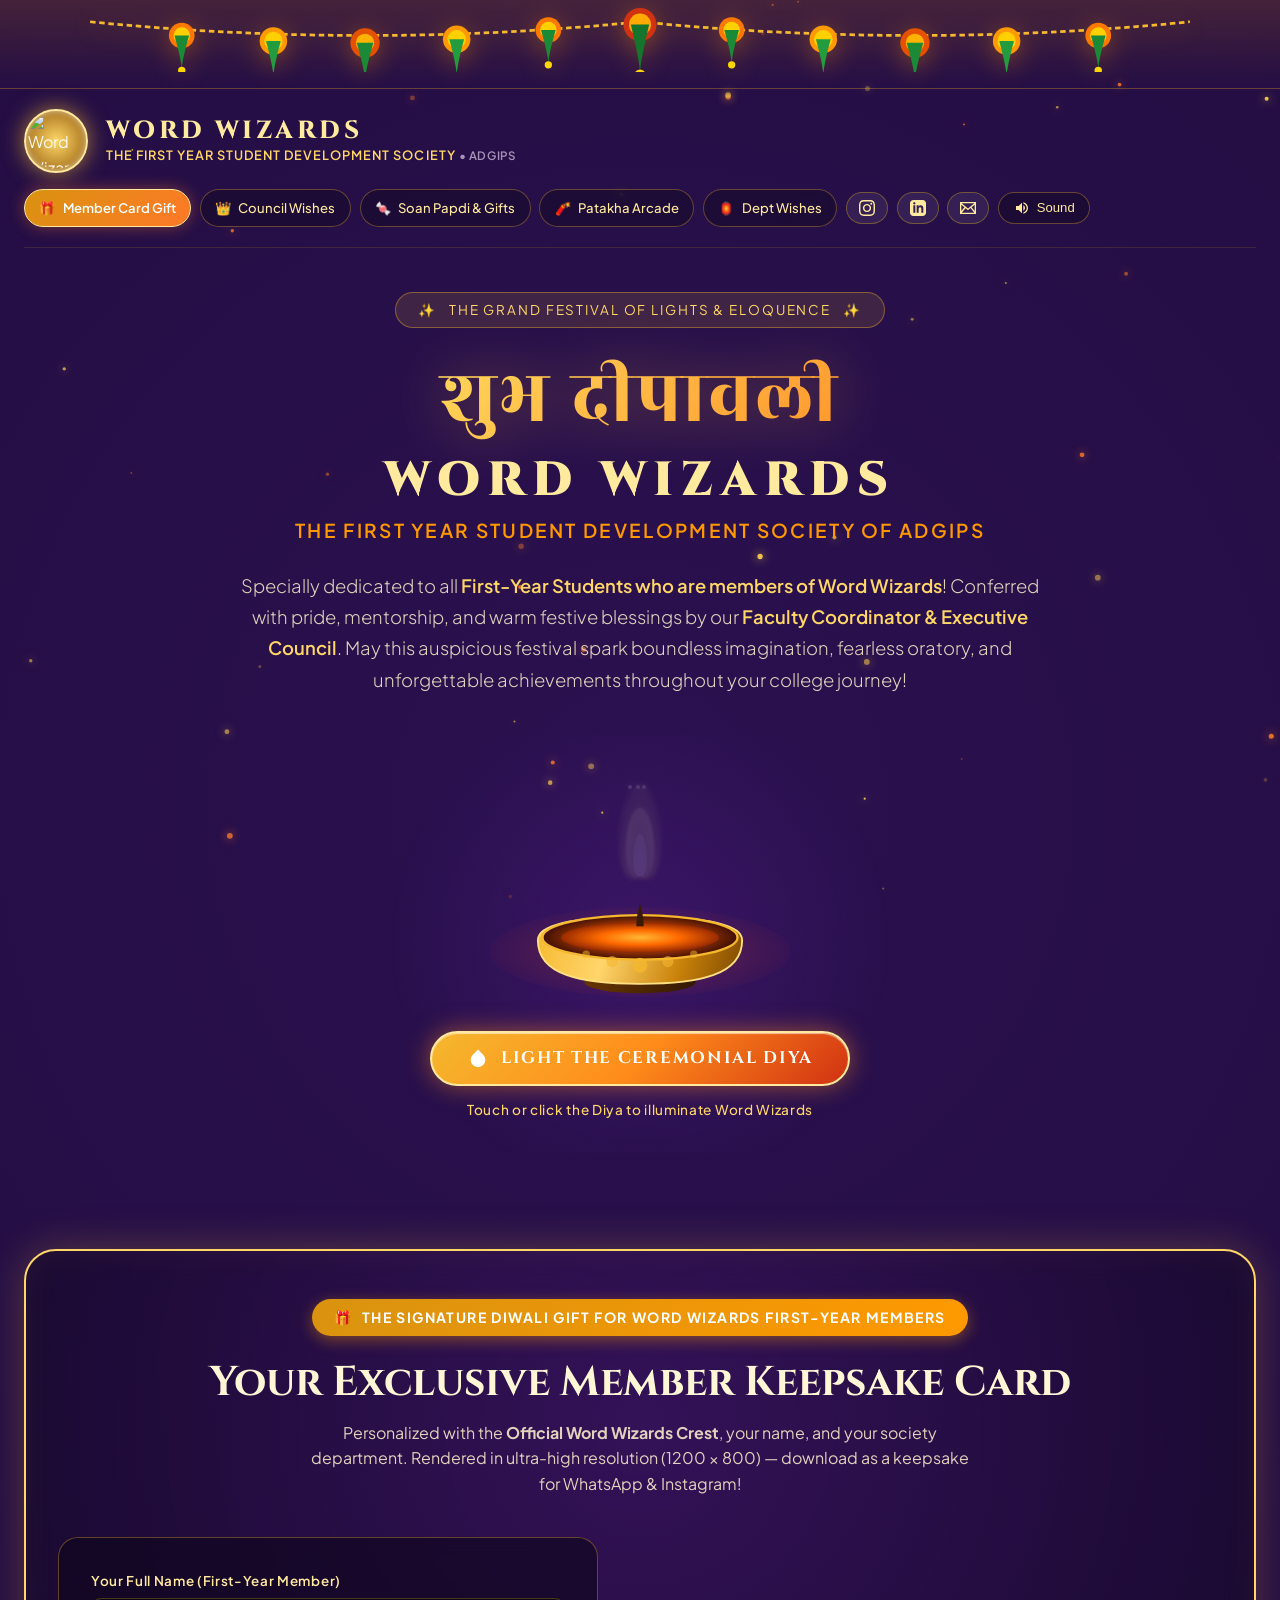
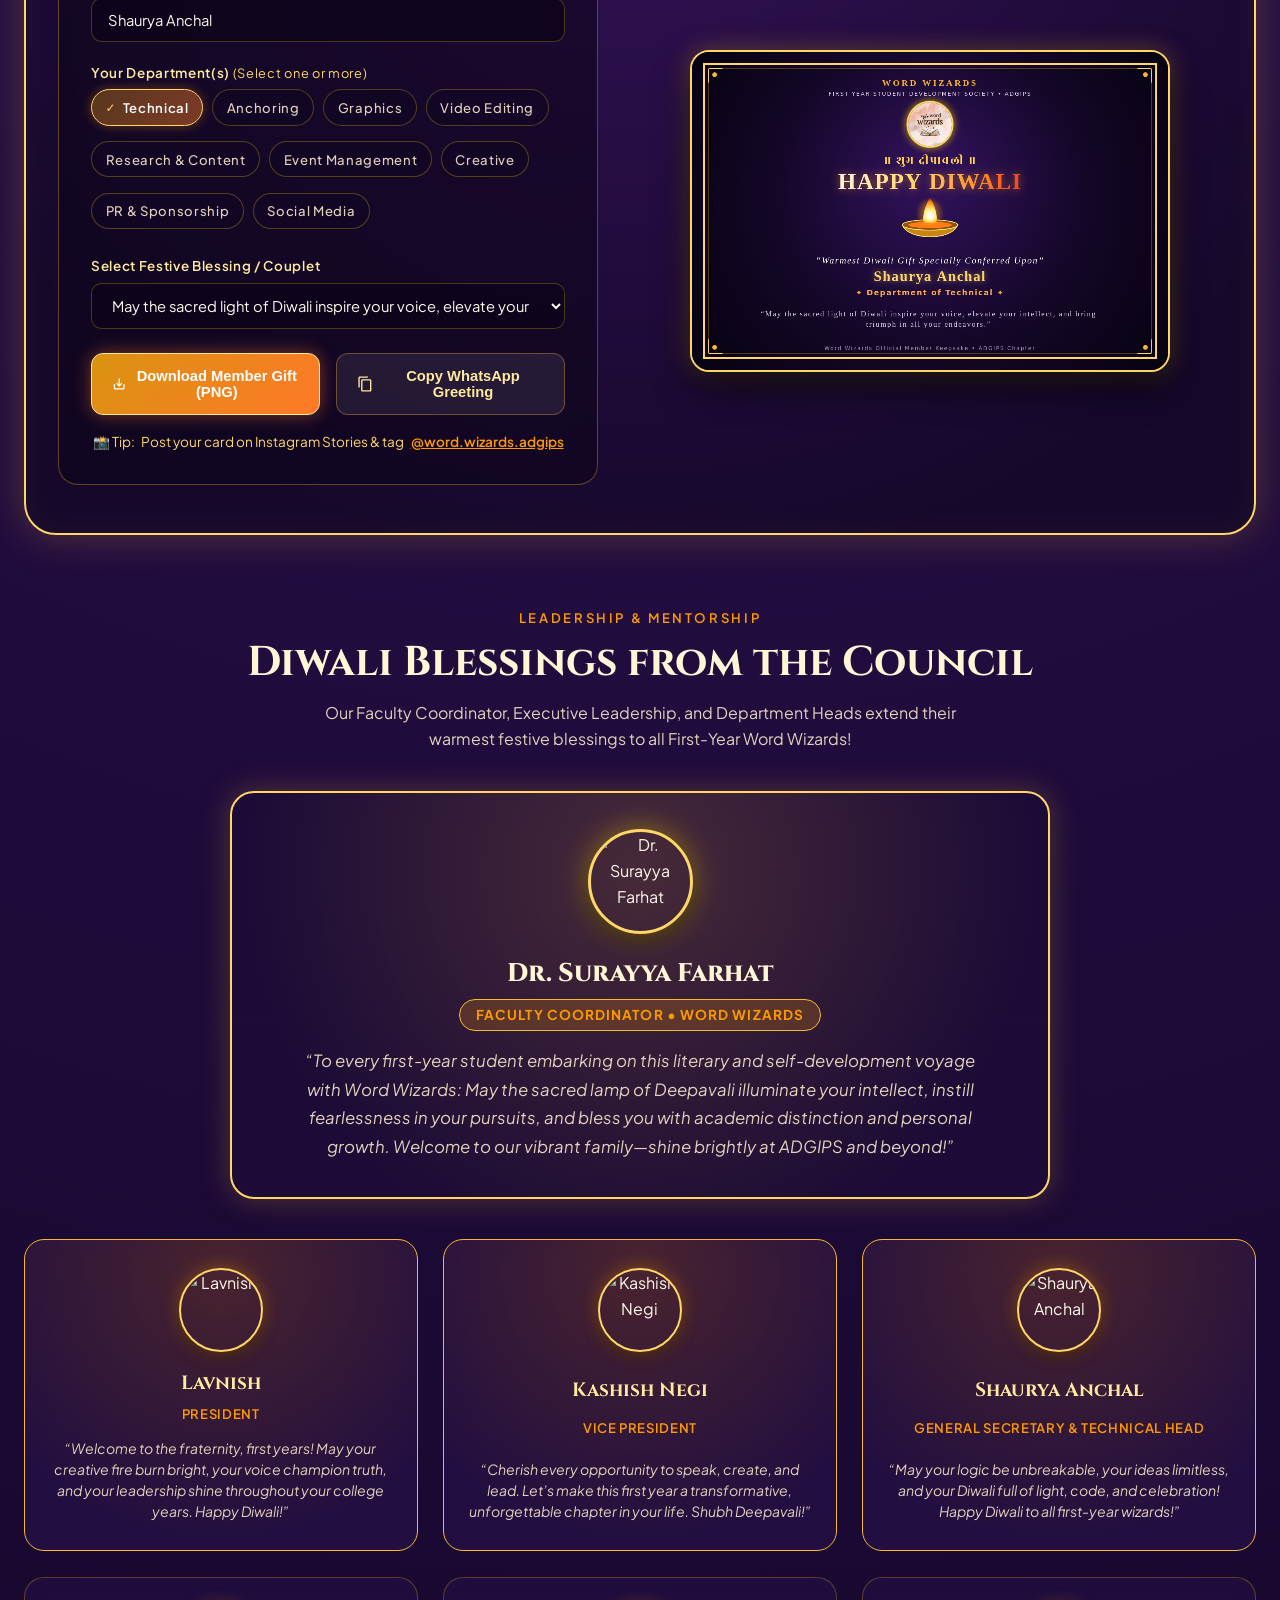
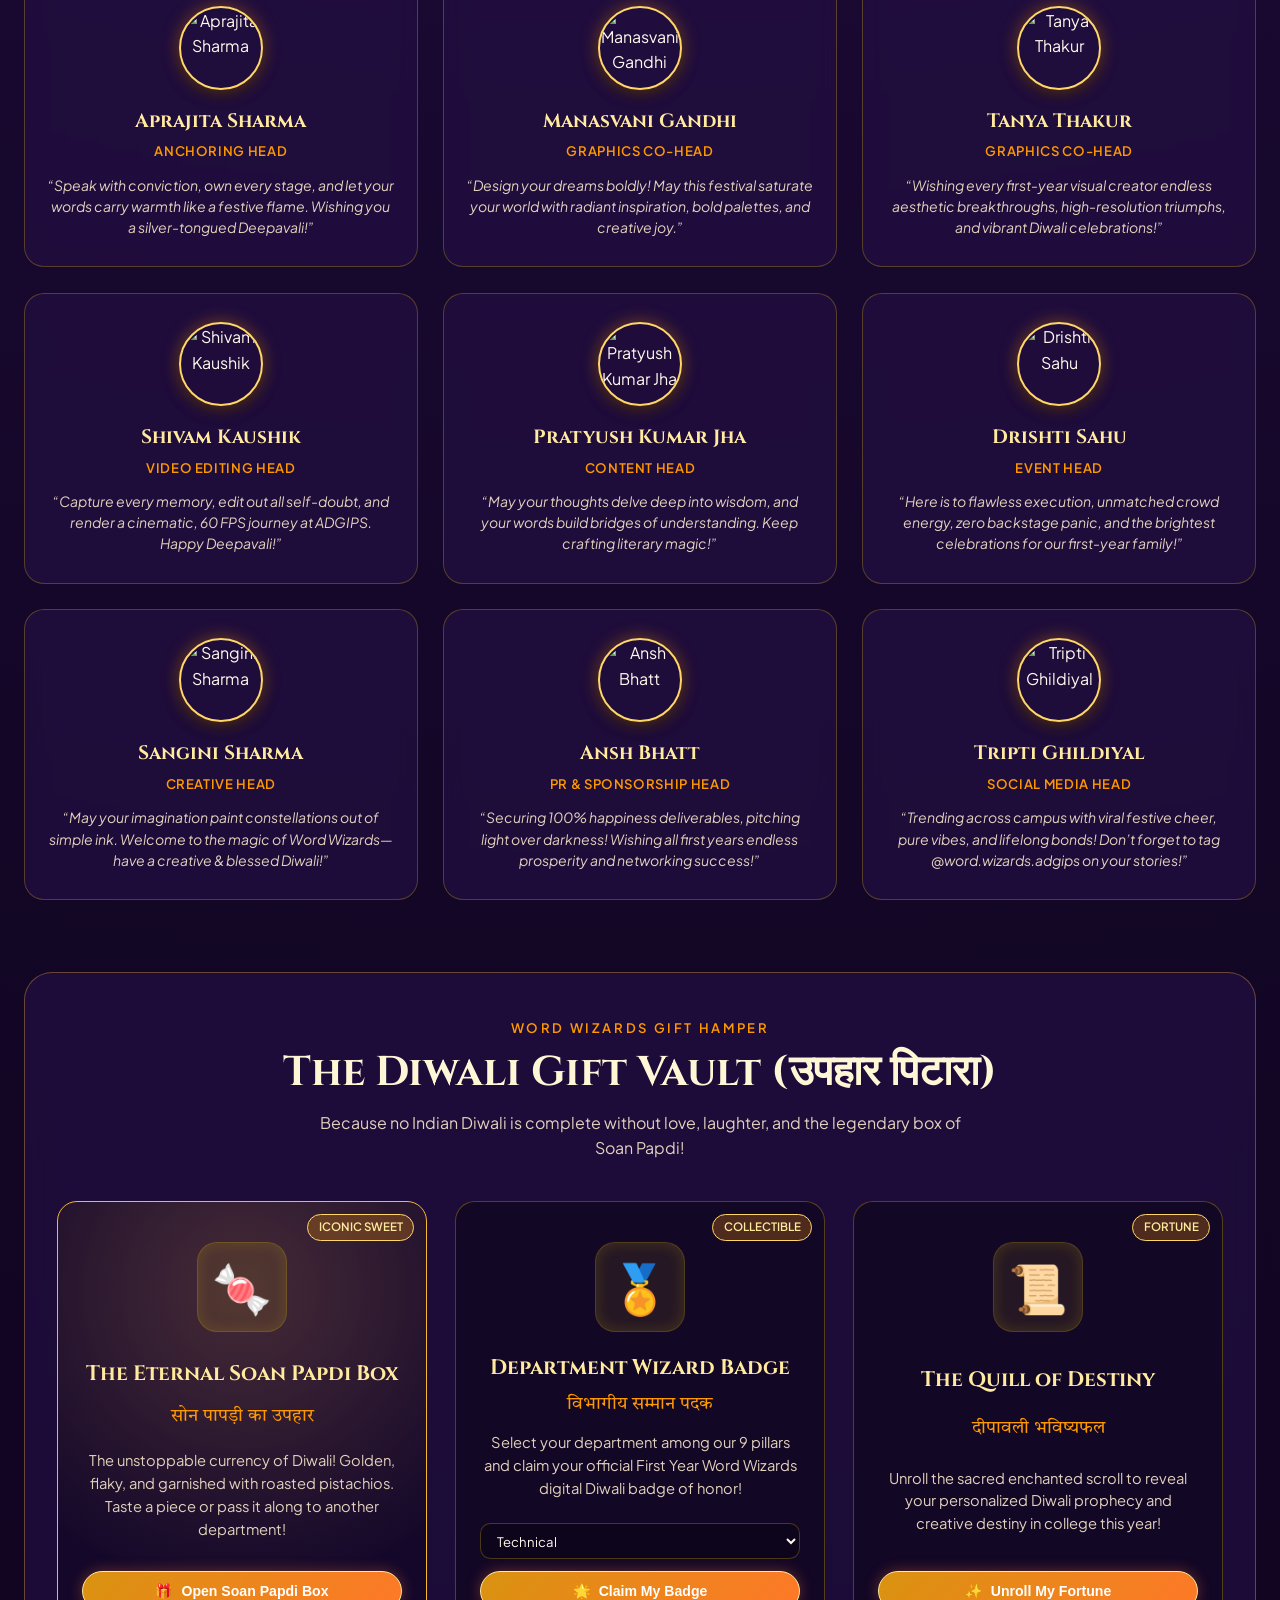
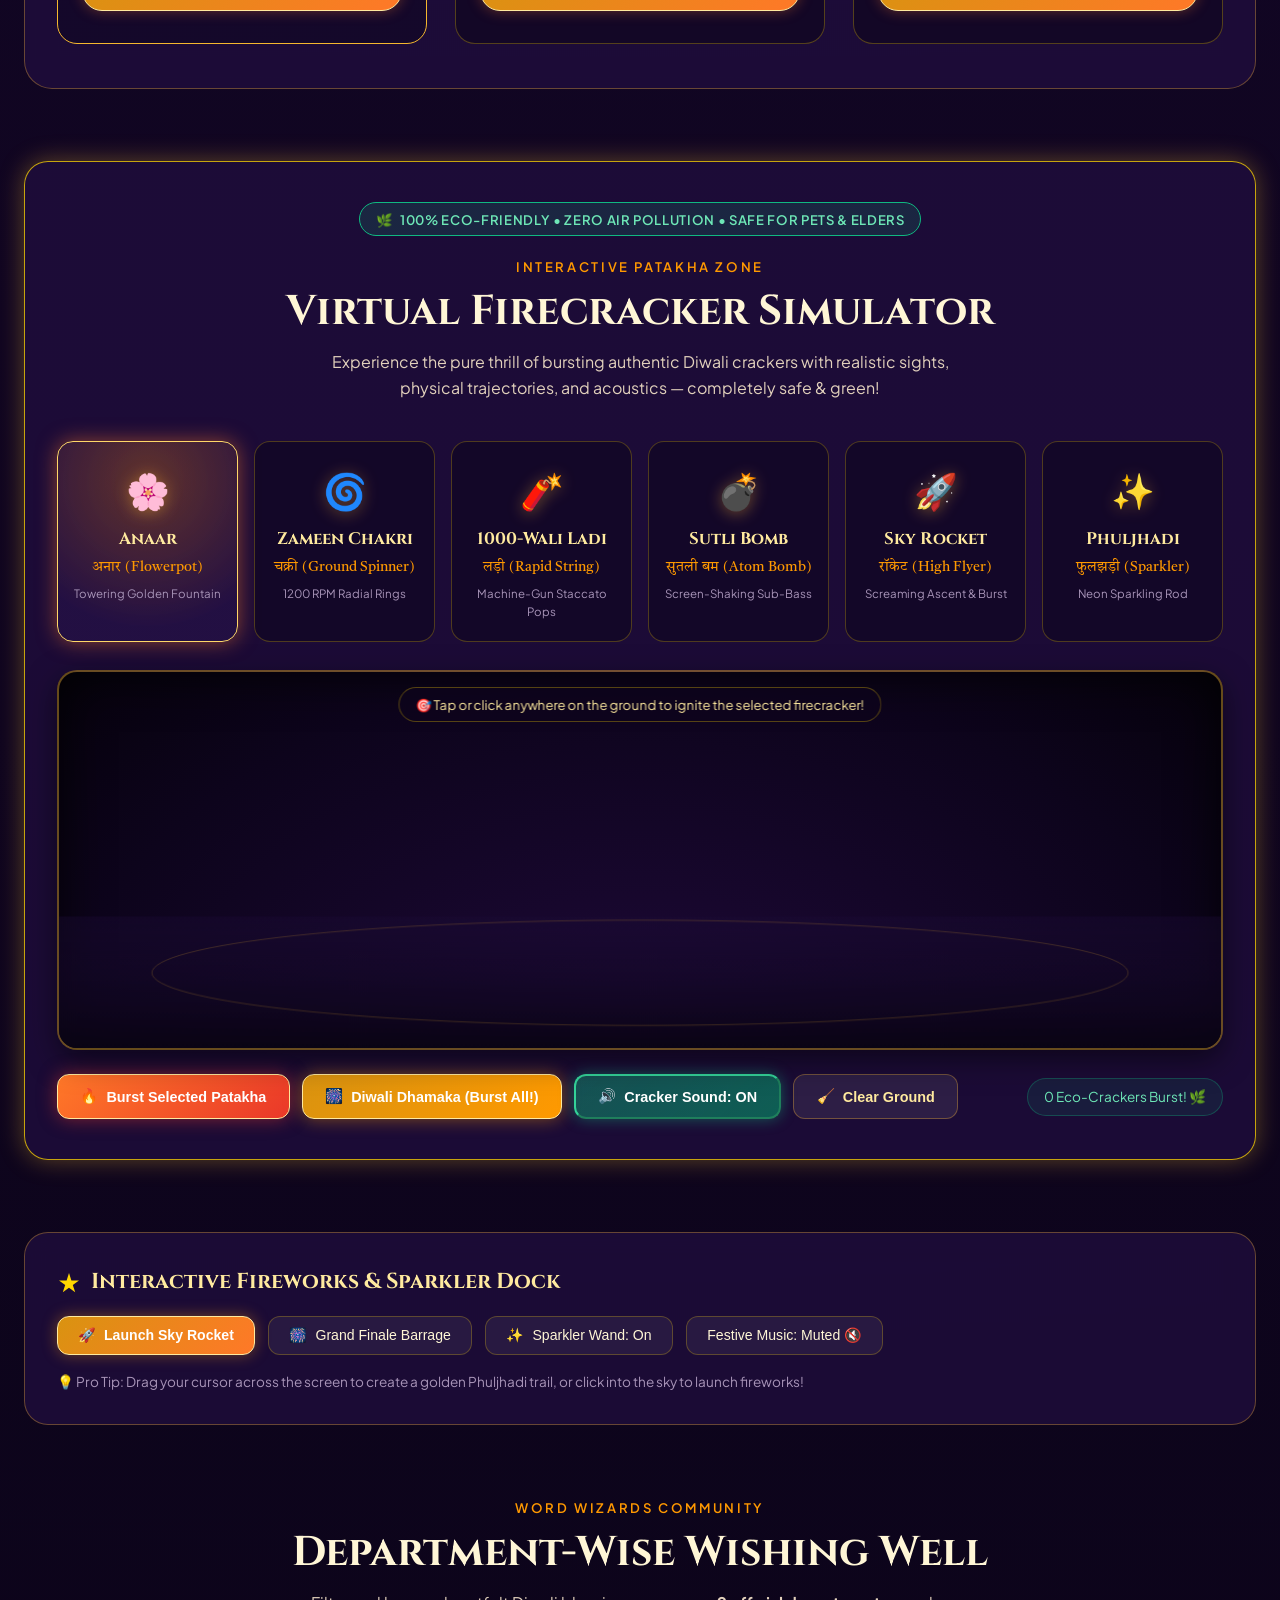
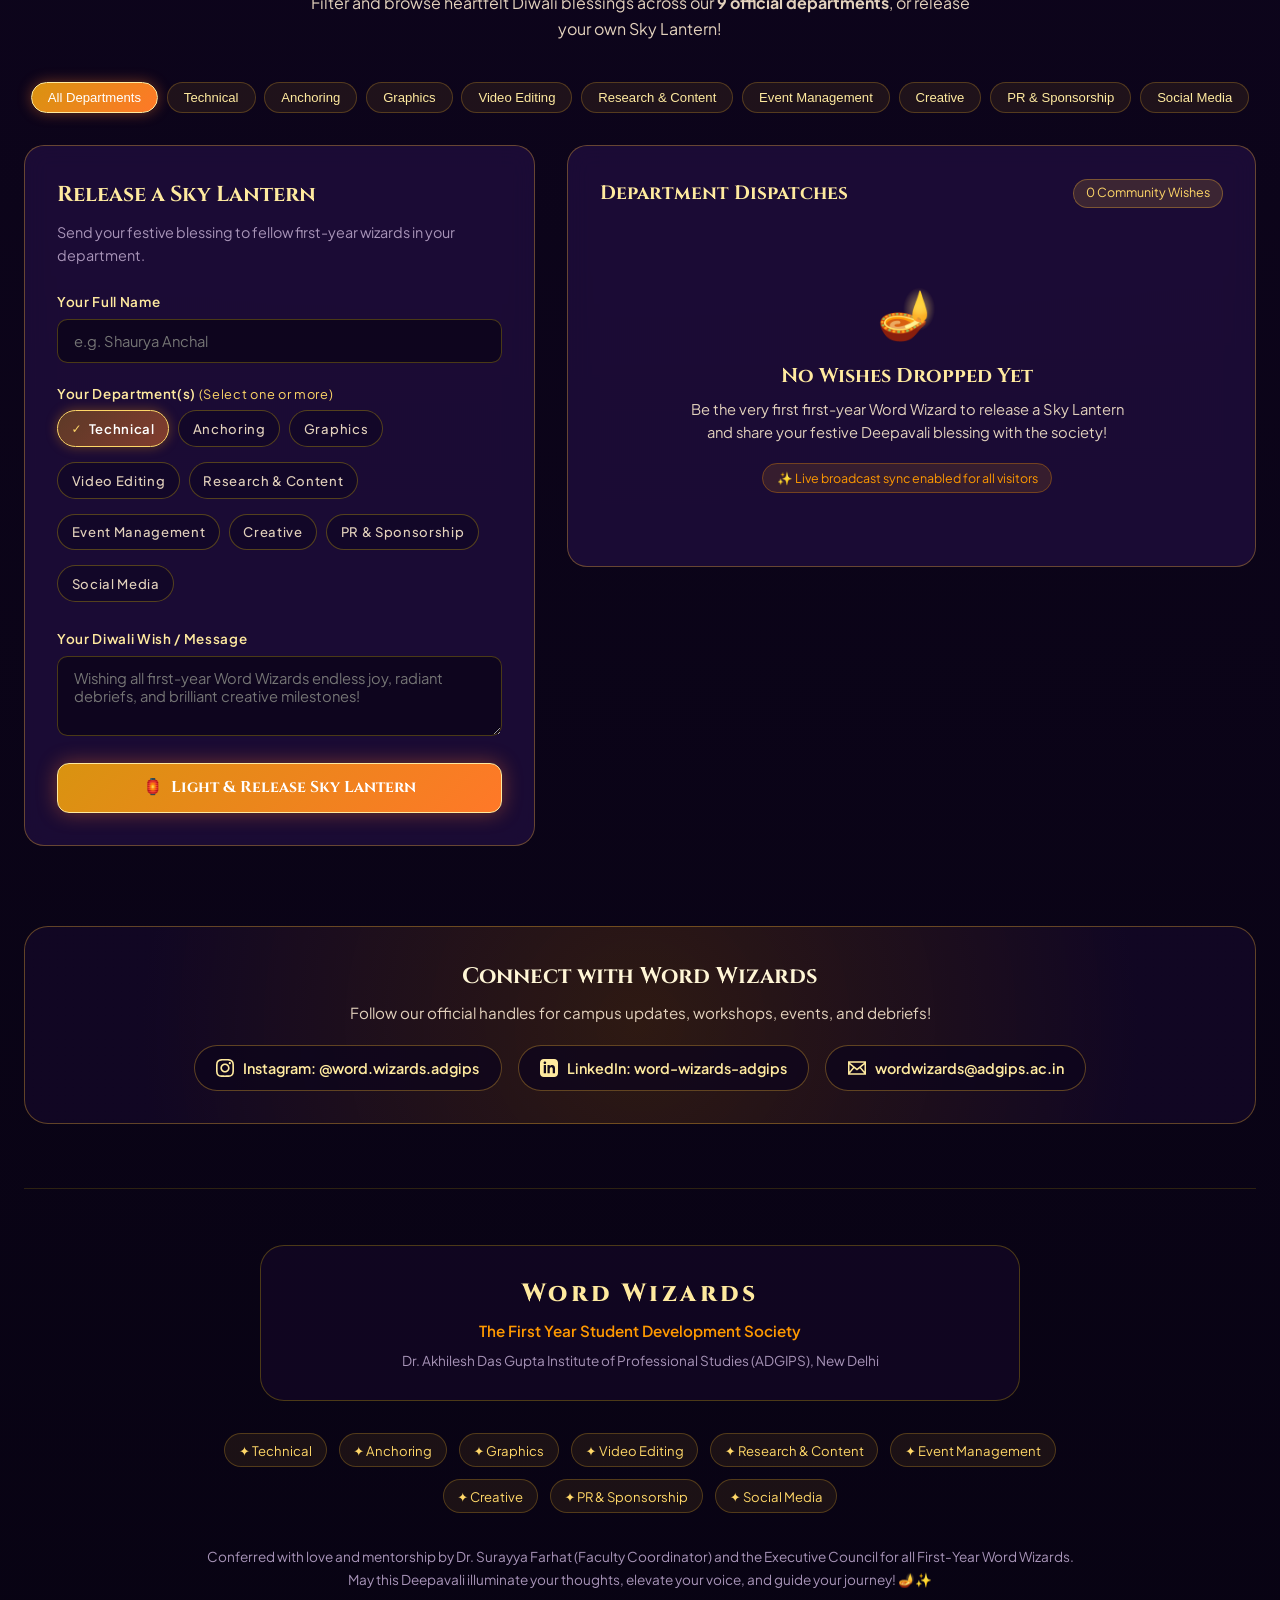
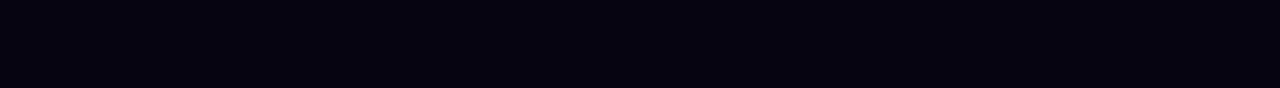
==== commit 201a4041: "feat: add Open Graph and WhatsApp rich preview metadata" ====
--- a/index.html
+++ b/index.html
@@ -2,9 +2,22 @@
 <html lang="en">
 <head>
   <meta charset="UTF-8">
-  <meta name="viewport" content="width=device-width, initial-scale=1.0">
+  <meta name="viewport" content="width=device-width, initial-scale=1.0, maximum-scale=5.0">
   <title>Happy Diwali • Word Wizards | First Year Student Development Society</title>
   <meta name="description" content="Celebrate Deepavali with Word Wizards, the First Year Student Development Society of ADGIPS. Member Gift Card, Council Wishes, Festive Soan Papdi Vault, Virtual Firecrackers & Department Wishes.">
+  <link rel="icon" type="image/png" href="https://res.cloudinary.com/donf76gql/image/upload/v1791469094/cropped_circle_ww_logo_bxjh0m.png">
+
+  <!-- Open Graph & Social Preview Tags (WhatsApp, Instagram, LinkedIn, Discord) -->
+  <meta property="og:type" content="website">
+  <meta property="og:site_name" content="Word Wizards • ADGIPS">
+  <meta property="og:title" content="✨ Happy Diwali from Word Wizards | ADGIPS">
+  <meta property="og:description" content="Celebrate Deepavali with Word Wizards! Claim your custom Member Keepsake Card, read Council Blessings, unbox Soan Papdi, burst virtual firecrackers, and release Sky Lanterns!">
+  <meta property="og:image" content="https://res.cloudinary.com/donf76gql/image/upload/v1791469094/cropped_circle_ww_logo_bxjh0m.png">
+  <meta name="twitter:card" content="summary_large_image">
+  <meta name="twitter:title" content="✨ Happy Diwali from Word Wizards | ADGIPS">
+  <meta name="twitter:description" content="Celebrate Deepavali with Word Wizards! Claim your custom Member Keepsake Card, read Council Blessings, unbox Soan Papdi, and burst virtual firecrackers.">
+  <meta name="twitter:image" content="https://res.cloudinary.com/donf76gql/image/upload/v1791469094/cropped_circle_ww_logo_bxjh0m.png">
+  <meta name="theme-color" content="#1a0b2e">
 
   <!-- Google Fonts: Premium Devanagari 'Rozha One' & 'Tiro Devanagari Hindi', plus Classical Serif 'Cinzel' -->
   <link rel="preconnect" href="https://fonts.googleapis.com">
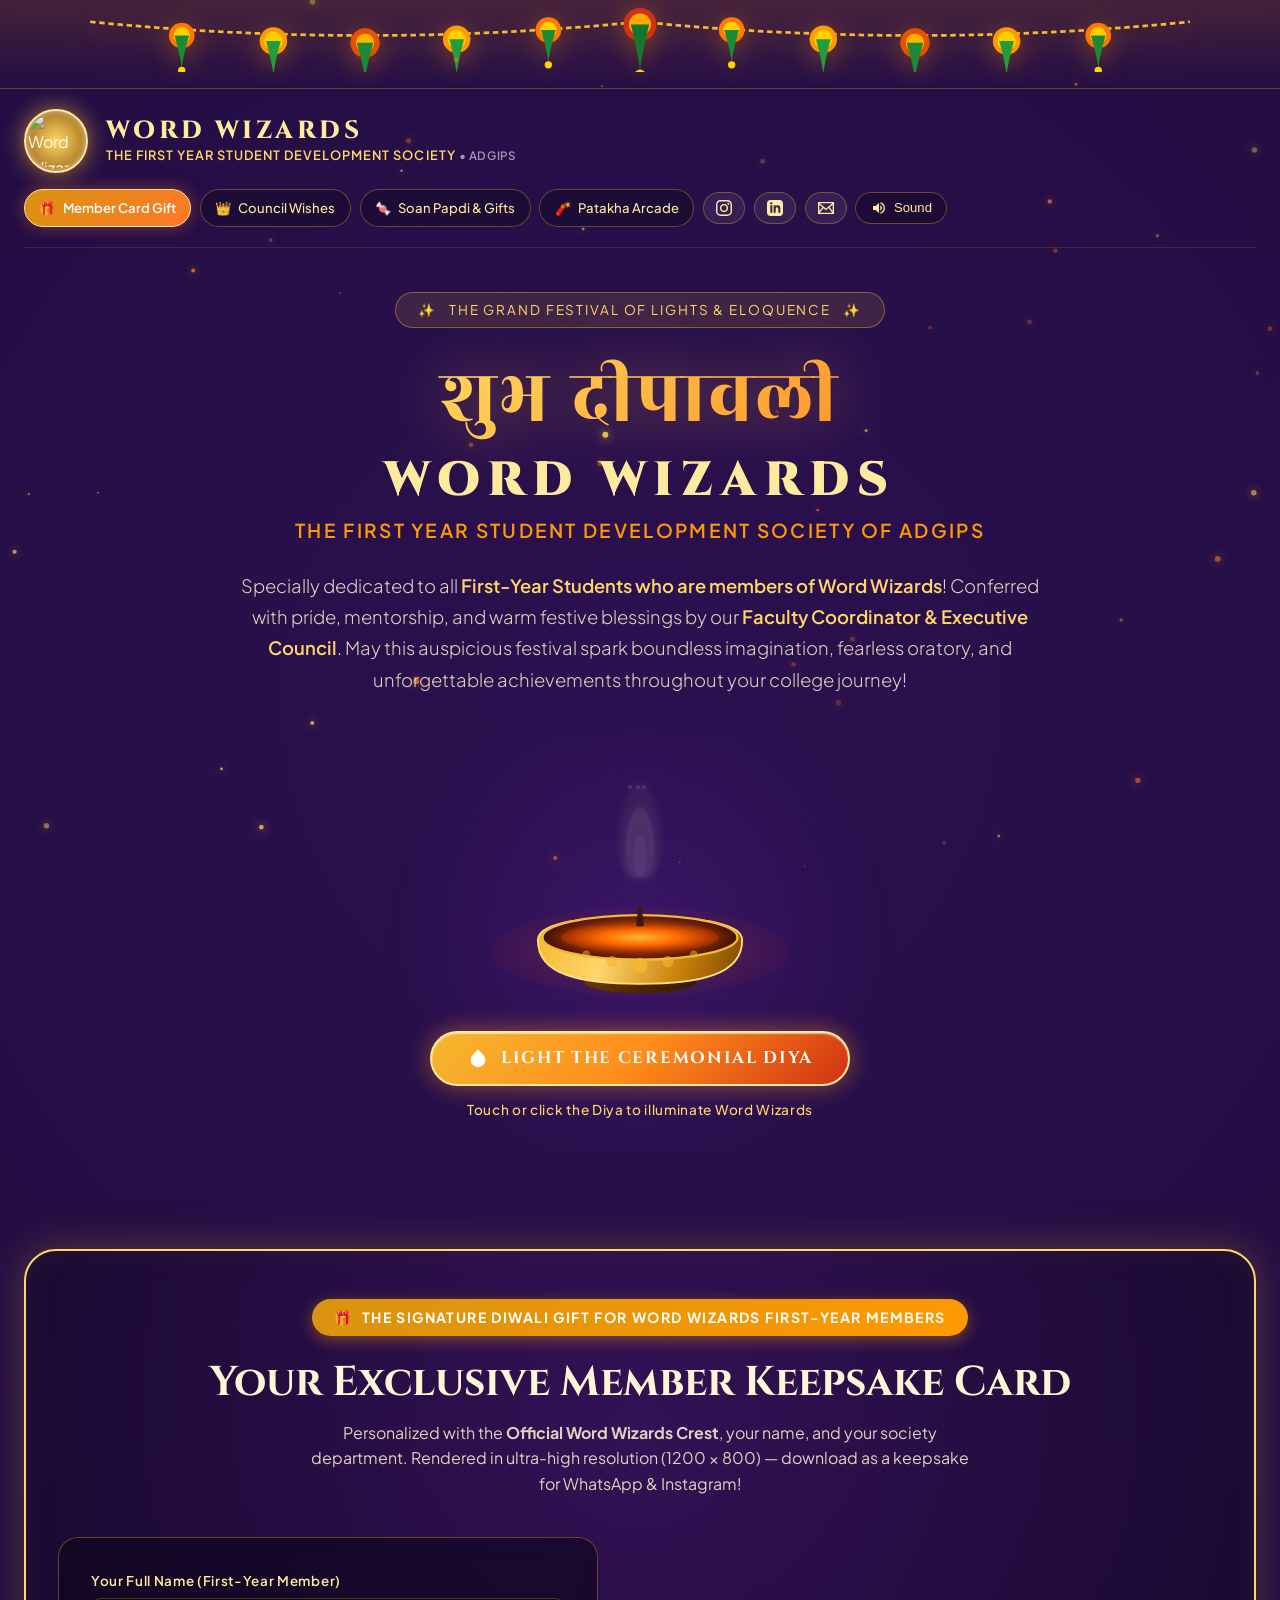
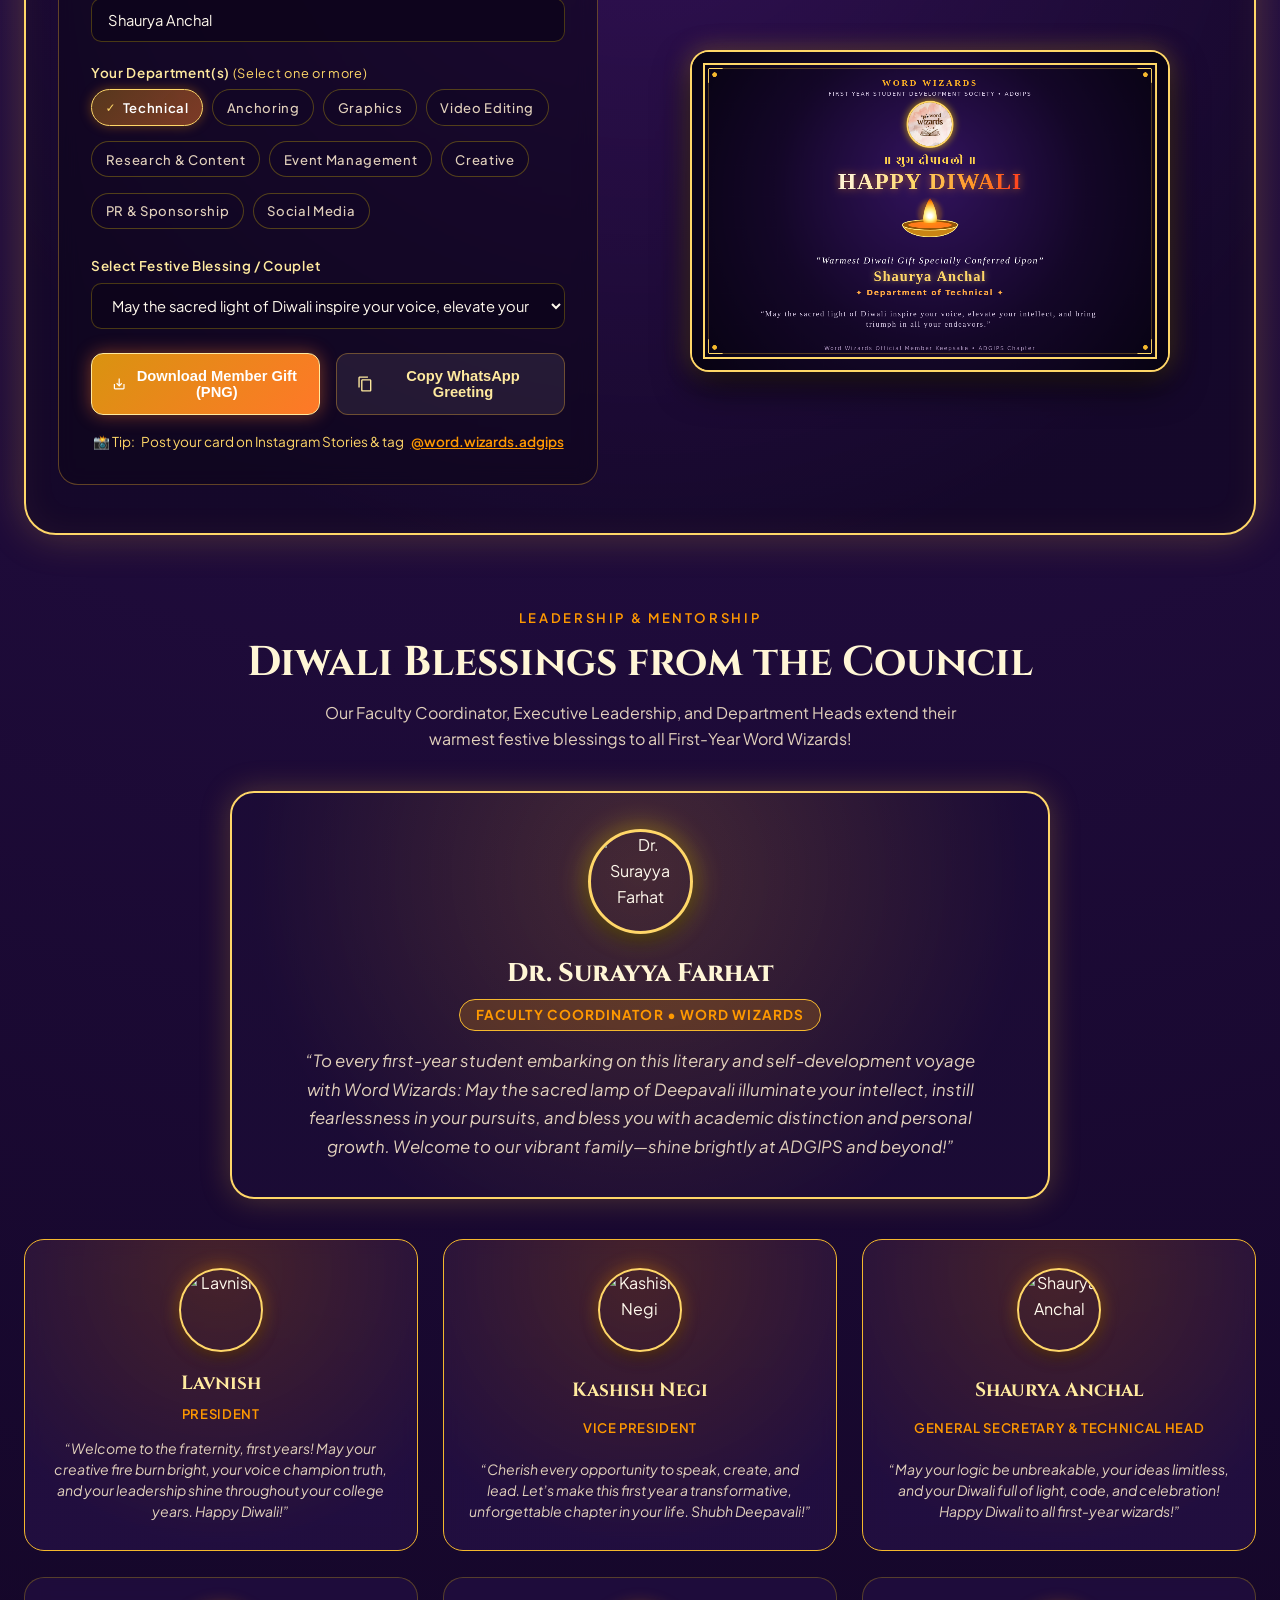
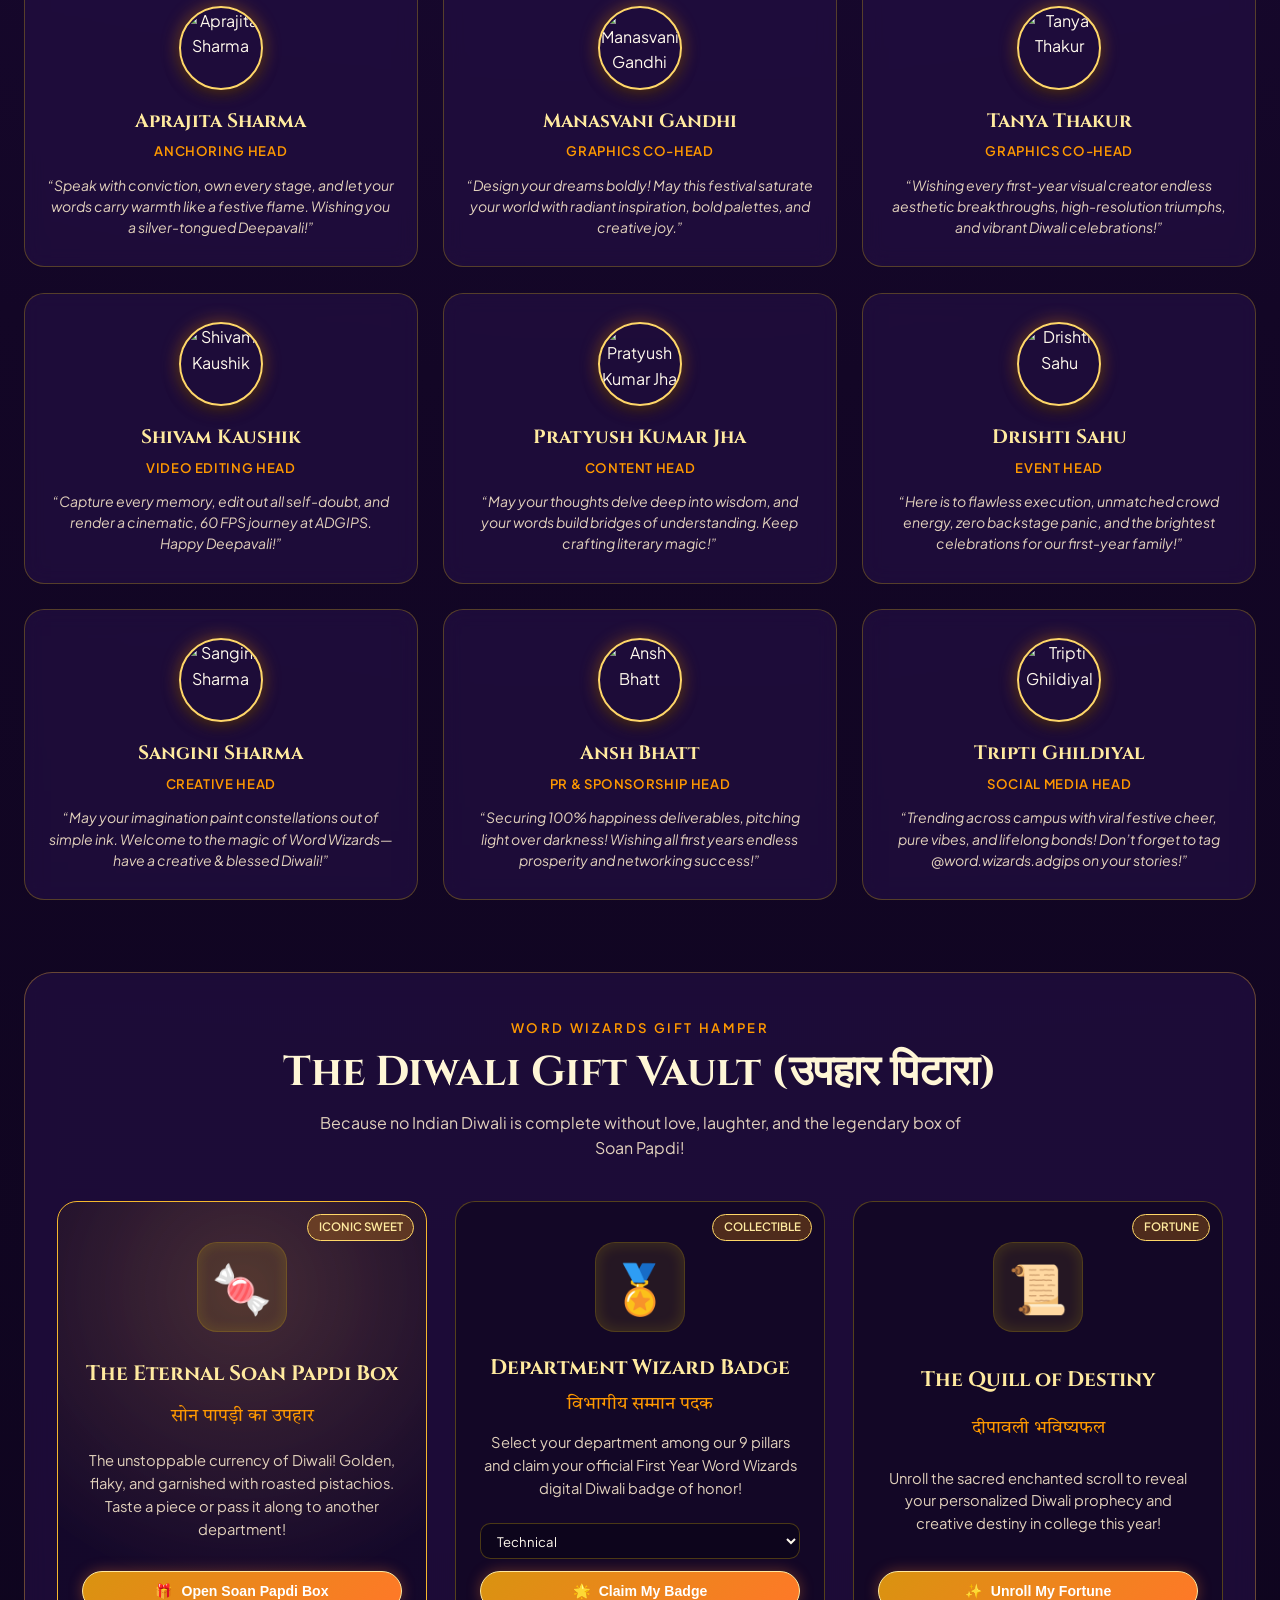
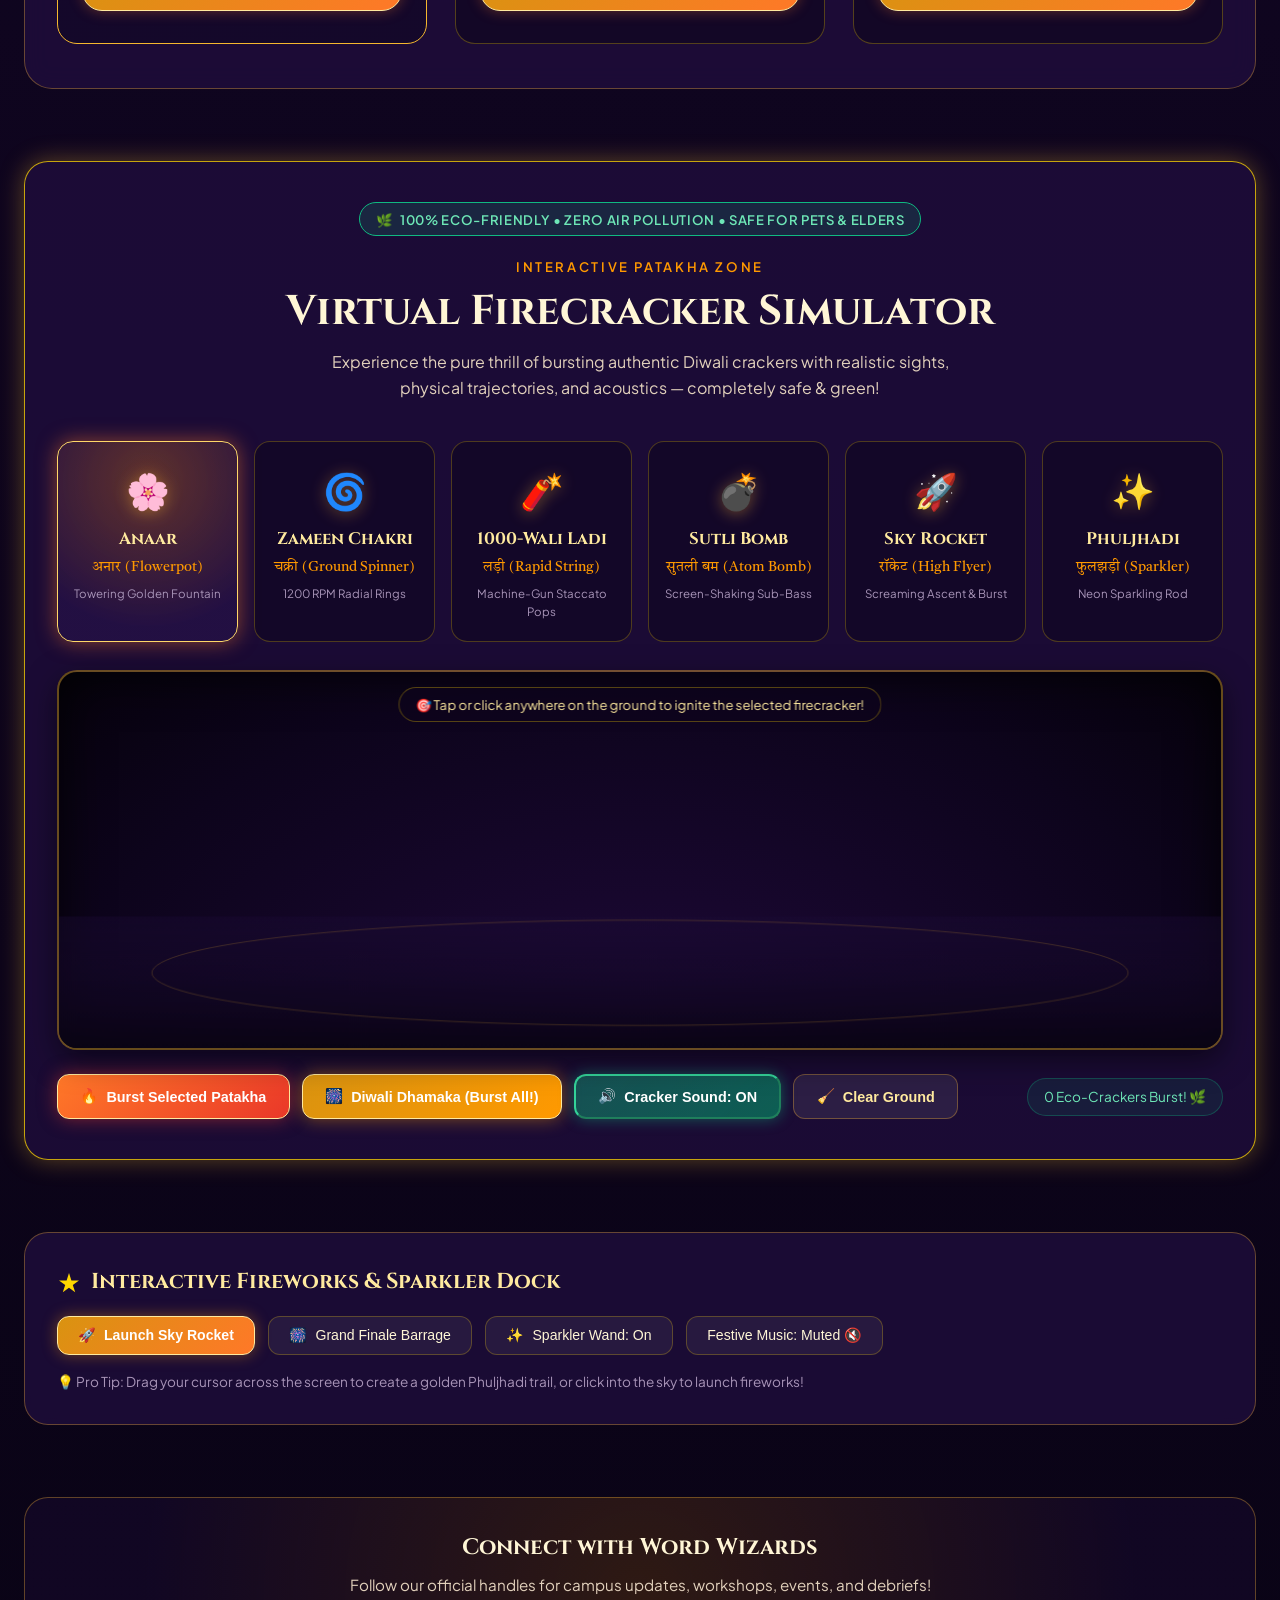
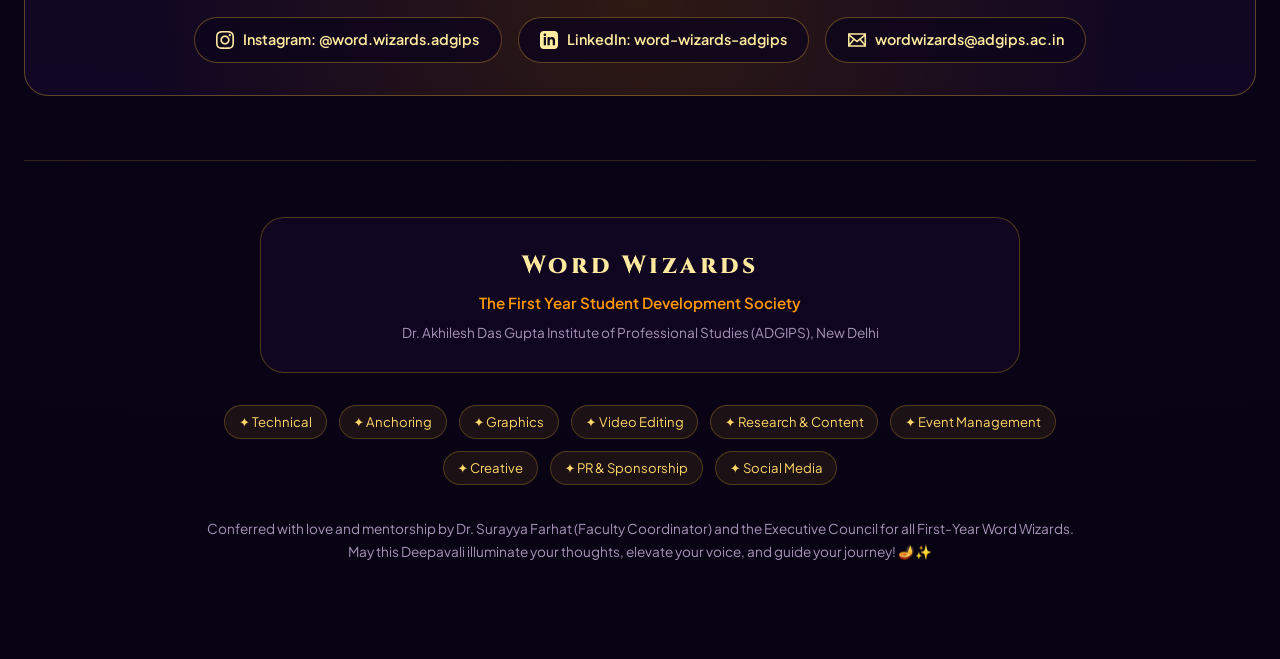
==== commit 4e4a8976: "refactor: remove department-wise wishing well option" ====
--- a/index.html
+++ b/index.html
@@ -124,9 +124,7 @@
         <a href="#patakha-simulator" class="btn-ctrl">
           <span>🧨</span> <span>Patakha Arcade</span>
         </a>
-        <a href="#dept-wishes-wall" class="btn-ctrl">
-          <span>🏮</span> <span>Dept Wishes</span>
-        </a>
+
 
         <!-- Social Media Quick Links -->
         <a href="https://www.instagram.com/word.wizards.adgips/" target="_blank" rel="noopener noreferrer" class="btn-ctrl social" title="Follow Word Wizards on Instagram">
@@ -711,105 +709,7 @@
       </p>
     </section>
 
-    <!-- FEATURE 4: DEPARTMENT-WISE WISHING WALL & FLOATING SKY LANTERNS -->
-    <section id="dept-wishes-wall" class="wishing-wall-section">
-      <div class="section-header">
-        <span class="section-tag">Word Wizards Community</span>
-        <h2 class="section-title">Department-Wise Wishing Well</h2>
-        <p class="section-subtitle">
-          Filter and browse heartfelt Diwali blessings across our <strong>9 official departments</strong>, or release your own Sky Lantern!
-        </p>
-      </div>
-
-      <!-- 9 Department Filter Tabs -->
-      <div class="dept-filter-bar">
-        <button class="dept-pill-btn active" data-dept="all">All Departments</button>
-        <button class="dept-pill-btn" data-dept="Technical">Technical</button>
-        <button class="dept-pill-btn" data-dept="Anchoring">Anchoring</button>
-        <button class="dept-pill-btn" data-dept="Graphics">Graphics</button>
-        <button class="dept-pill-btn" data-dept="Video Editing">Video Editing</button>
-        <button class="dept-pill-btn" data-dept="Research & Content">Research & Content</button>
-        <button class="dept-pill-btn" data-dept="Event Management">Event Management</button>
-        <button class="dept-pill-btn" data-dept="Creative">Creative</button>
-        <button class="dept-pill-btn" data-dept="PR & Sponsorship">PR & Sponsorship</button>
-        <button class="dept-pill-btn" data-dept="Social Media">Social Media</button>
-      </div>
-
-      <div class="wishing-container">
-        <!-- Wish Submission Form -->
-        <div class="wish-form-card">
-          <h3>Release a Sky Lantern</h3>
-          <p>Send your festive blessing to fellow first-year wizards in your department.</p>
-
-          <form id="diwali-wish-form">
-            <div class="form-group">
-              <label for="wish-name">Your Full Name</label>
-              <input type="text" id="wish-name" class="form-input" placeholder="e.g. Shaurya Anchal" required>
-            </div>
-
-            <div class="form-group">
-              <label>Your Department(s) <span style="font-size: 0.8rem; font-weight: 400; color: var(--gold-300);">(Select one or more)</span></label>
-              <div id="wish-dept-checkboxes" class="dept-checkbox-grid">
-                <label class="dept-checkbox-pill">
-                  <input type="checkbox" name="wish_dept" value="Technical" checked>
-                  <span class="pill-content">Technical</span>
-                </label>
-                <label class="dept-checkbox-pill">
-                  <input type="checkbox" name="wish_dept" value="Anchoring">
-                  <span class="pill-content">Anchoring</span>
-                </label>
-                <label class="dept-checkbox-pill">
-                  <input type="checkbox" name="wish_dept" value="Graphics">
-                  <span class="pill-content">Graphics</span>
-                </label>
-                <label class="dept-checkbox-pill">
-                  <input type="checkbox" name="wish_dept" value="Video Editing">
-                  <span class="pill-content">Video Editing</span>
-                </label>
-                <label class="dept-checkbox-pill">
-                  <input type="checkbox" name="wish_dept" value="Research & Content">
-                  <span class="pill-content">Research & Content</span>
-                </label>
-                <label class="dept-checkbox-pill">
-                  <input type="checkbox" name="wish_dept" value="Event Management">
-                  <span class="pill-content">Event Management</span>
-                </label>
-                <label class="dept-checkbox-pill">
-                  <input type="checkbox" name="wish_dept" value="Creative">
-                  <span class="pill-content">Creative</span>
-                </label>
-                <label class="dept-checkbox-pill">
-                  <input type="checkbox" name="wish_dept" value="PR & Sponsorship">
-                  <span class="pill-content">PR & Sponsorship</span>
-                </label>
-                <label class="dept-checkbox-pill">
-                  <input type="checkbox" name="wish_dept" value="Social Media">
-                  <span class="pill-content">Social Media</span>
-                </label>
-              </div>
-            </div>
-
-            <div class="form-group">
-              <label for="wish-text">Your Diwali Wish / Message</label>
-              <textarea id="wish-text" rows="3" class="form-textarea" placeholder="Wishing all first-year Word Wizards endless joy, radiant debriefs, and brilliant creative milestones!" required></textarea>
-            </div>
-
-            <button type="submit" class="btn-submit-wish">
-              <span>🏮</span> Light & Release Sky Lantern
-            </button>
-          </form>
-        </div>
-
-        <!-- Live Stream of Department Wishes -->
-        <div class="wishes-stream-wrapper">
-          <div class="wishes-stream-header">
-            <h4>Department Dispatches</h4>
-            <span id="wish-count-pill" class="wishes-count-pill">Loading wishes...</span>
-          </div>
-          <div id="wishes-stream" class="wishes-stream"></div>
-        </div>
-      </div>
-    </section>
+
 
     <!-- OFFICIAL SOCIAL CONNECT & COMMUNITY BANNER -->
     <section class="social-connect-banner">
--- a/style.css
+++ b/style.css
@@ -1394,276 +1394,7 @@
   gap: 0.4rem;
 }
 
-/* ==========================================================================
-   FEATURE 4: DEPARTMENT-WISE WISHING WALL & FLOATING SKY LANTERNS
-   ========================================================================== */
-.wishing-wall-section {
-  margin-bottom: 5rem;
-}
-
-.dept-filter-bar {
-  display: flex;
-  justify-content: center;
-  flex-wrap: wrap;
-  gap: 0.55rem;
-  margin-bottom: 2rem;
-}
-
-.dept-pill-btn {
-  background: rgba(245, 184, 46, 0.08);
-  border: 1px solid rgba(245, 184, 46, 0.25);
-  color: var(--gold-200);
-  padding: 0.45rem 1rem;
-  border-radius: 9999px;
-  font-size: 0.82rem;
-  font-weight: 500;
-  cursor: pointer;
-  transition: all 0.2s ease;
-}
-
-.dept-pill-btn:hover {
-  background: rgba(245, 184, 46, 0.2);
-  border-color: var(--gold-300);
-}
-
-.dept-pill-btn.active {
-  background: linear-gradient(135deg, var(--gold-500), var(--ember-orange));
-  color: #fff;
-  border-color: var(--gold-200);
-  box-shadow: 0 0 14px rgba(255, 120, 40, 0.4);
-}
-
-.wishing-container {
-  display: grid;
-  grid-template-columns: 1fr 1.35fr;
-  gap: 2rem;
-  align-items: start;
-}
-
-@media (max-width: 900px) {
-  .wishing-container {
-    grid-template-columns: 1fr;
-  }
-}
-
-.wish-form-card {
-  background: var(--bg-glass-card);
-  border: 1px solid var(--border-gold);
-  border-radius: 1.25rem;
-  padding: 2rem;
-  backdrop-filter: blur(12px);
-}
-
-.wish-form-card h3 {
-  font-family: var(--font-serif);
-  font-size: 1.35rem;
-  color: var(--gold-200);
-  margin-bottom: 0.5rem;
-}
-
-.wish-form-card p {
-  font-size: 0.9rem;
-  color: var(--text-muted);
-  margin-bottom: 1.5rem;
-}
-
-.btn-submit-wish {
-  width: 100%;
-  background: linear-gradient(135deg, var(--gold-500) 0%, var(--ember-orange) 100%);
-  border: 1px solid var(--gold-200);
-  color: #fff;
-  font-family: var(--font-serif);
-  font-weight: 700;
-  font-size: 0.98rem;
-  padding: 0.85rem;
-  border-radius: 0.75rem;
-  cursor: pointer;
-  box-shadow: 0 0 20px rgba(255, 120, 40, 0.4);
-  transition: all 0.3s ease;
-  display: flex;
-  align-items: center;
-  justify-content: center;
-  gap: 0.5rem;
-}
-
-.btn-submit-wish:hover {
-  transform: translateY(-2px);
-  box-shadow: 0 0 28px rgba(255, 120, 40, 0.6);
-}
-
-.wishes-stream-wrapper {
-  background: var(--bg-glass-card);
-  border: 1px solid var(--border-gold);
-  border-radius: 1.25rem;
-  padding: 2rem;
-  backdrop-filter: blur(12px);
-}
-
-.wishes-stream-header {
-  display: flex;
-  justify-content: space-between;
-  align-items: center;
-  margin-bottom: 1.25rem;
-}
-
-.wishes-stream-header h4 {
-  font-family: var(--font-serif);
-  font-size: 1.2rem;
-  color: var(--gold-200);
-}
-
-.wishes-count-pill {
-  font-size: 0.78rem;
-  background: rgba(245, 184, 46, 0.15);
-  border: 1px solid var(--border-gold);
-  color: var(--gold-300);
-  padding: 0.2rem 0.75rem;
-  border-radius: 9999px;
-}
-
-.wishes-stream {
-  display: flex;
-  flex-direction: column;
-  gap: 1rem;
-  max-height: 520px;
-  overflow-y: auto;
-  padding-right: 0.5rem;
-}
-
-.wishes-stream::-webkit-scrollbar {
-  width: 6px;
-}
-.wishes-stream::-webkit-scrollbar-track {
-  background: rgba(255, 255, 255, 0.05);
-  border-radius: 10px;
-}
-.wishes-stream::-webkit-scrollbar-thumb {
-  background: var(--gold-500);
-  border-radius: 10px;
-}
-
-.wish-tile {
-  background: rgba(18, 7, 36, 0.75);
-  border: 1px solid rgba(255, 215, 0, 0.18);
-  border-left: 4px solid var(--marigold);
-  border-radius: 0.75rem;
-  padding: 1rem 1.25rem;
-  transition: all 0.2s ease;
-  position: relative;
-}
-
-.wish-tile:hover {
-  border-color: var(--gold-300);
-  transform: translateX(4px);
-  background: rgba(28, 12, 54, 0.85);
-}
-
-.wish-meta {
-  display: flex;
-  justify-content: space-between;
-  align-items: center;
-  margin-bottom: 0.4rem;
-  flex-wrap: wrap;
-  gap: 0.4rem;
-}
-
-.wish-author {
-  font-weight: 600;
-  color: var(--gold-200);
-  font-size: 0.95rem;
-}
-
-.wish-dept-tags-wrap {
-  display: flex;
-  gap: 0.35rem;
-  flex-wrap: wrap;
-}
-
-.wish-dept-tag {
-  font-size: 0.72rem;
-  background: rgba(255, 120, 40, 0.2);
-  color: var(--marigold);
-  padding: 0.15rem 0.6rem;
-  border-radius: 9999px;
-  border: 1px solid rgba(255, 120, 40, 0.35);
-  font-weight: 600;
-}
-
-.wish-body {
-  font-size: 0.92rem;
-  color: var(--text-secondary);
-  line-height: 1.5;
-}
-
-.wish-time {
-  font-size: 0.72rem;
-  color: var(--text-muted);
-  margin-top: 0.4rem;
-  text-align: right;
-}
-
-.empty-wishes-placeholder {
-  text-align: center;
-  padding: 3rem 1.5rem;
-  color: var(--text-muted);
-}
-
-.empty-wishes-placeholder .empty-icon {
-  font-size: 3rem;
-  margin-bottom: 0.75rem;
-  display: block;
-}
-
-.empty-wishes-placeholder h5 {
-  font-family: var(--font-serif);
-  font-size: 1.15rem;
-  color: var(--gold-200);
-  margin-bottom: 0.35rem;
-}
-
-.empty-wishes-placeholder p {
-  font-size: 0.88rem;
-  color: var(--text-secondary);
-  max-width: 380px;
-  margin: 0 auto;
-}
-
-.sky-lantern-flyer {
-  position: fixed;
-  bottom: -60px;
-  z-index: 50;
-  pointer-events: none;
-  display: flex;
-  flex-direction: column;
-  align-items: center;
-  animation: ascendLantern 9s ease-out forwards;
-}
-
-@keyframes ascendLantern {
-  0% { transform: translateY(0) scale(0.6); opacity: 0; }
-  10% { opacity: 1; transform: translateY(-50px) scale(0.9); }
-  80% { opacity: 0.95; }
-  100% { transform: translateY(-110vh) scale(0.35) rotate(8deg); opacity: 0; }
-}
-
-.lantern-orb {
-  width: 50px;
-  height: 65px;
-  background: radial-gradient(circle at 50% 70%, #fff7a0 0%, #ff8c1a 60%, #cc2b00 100%);
-  border-radius: 20px 20px 30px 30px;
-  box-shadow: 0 0 25px #ff9e1f, 0 0 50px #ff5100;
-  position: relative;
-}
-
-.lantern-author-tag {
-  font-size: 0.68rem;
-  background: rgba(0, 0, 0, 0.65);
-  color: #ffe699;
-  padding: 0.1rem 0.5rem;
-  border-radius: 4px;
-  margin-top: 4px;
-  white-space: nowrap;
-}
+
 
 /* ==========================================================================
    INTERACTIVE FIREWORKS SANDBOX DOCK
@@ -1903,10 +1634,6 @@
     grid-template-columns: 1fr;
     gap: 2rem;
   }
-  .wishing-container {
-    grid-template-columns: 1fr;
-    gap: 2rem;
-  }
 }
 
 @media (max-width: 768px) {
@@ -1997,17 +1724,7 @@
     padding: 0.65rem 0.85rem;
     font-size: 0.82rem;
   }
-  .wish-form-card,
-  .wishes-stream-wrapper {
-    padding: 1.25rem;
-  }
-  .dept-filter-bar {
-    gap: 0.4rem;
-  }
-  .dept-pill-btn {
-    padding: 0.35rem 0.75rem;
-    font-size: 0.75rem;
-  }
+
   .dock-controls-grid {
     grid-template-columns: 1fr 1fr;
     gap: 0.65rem;
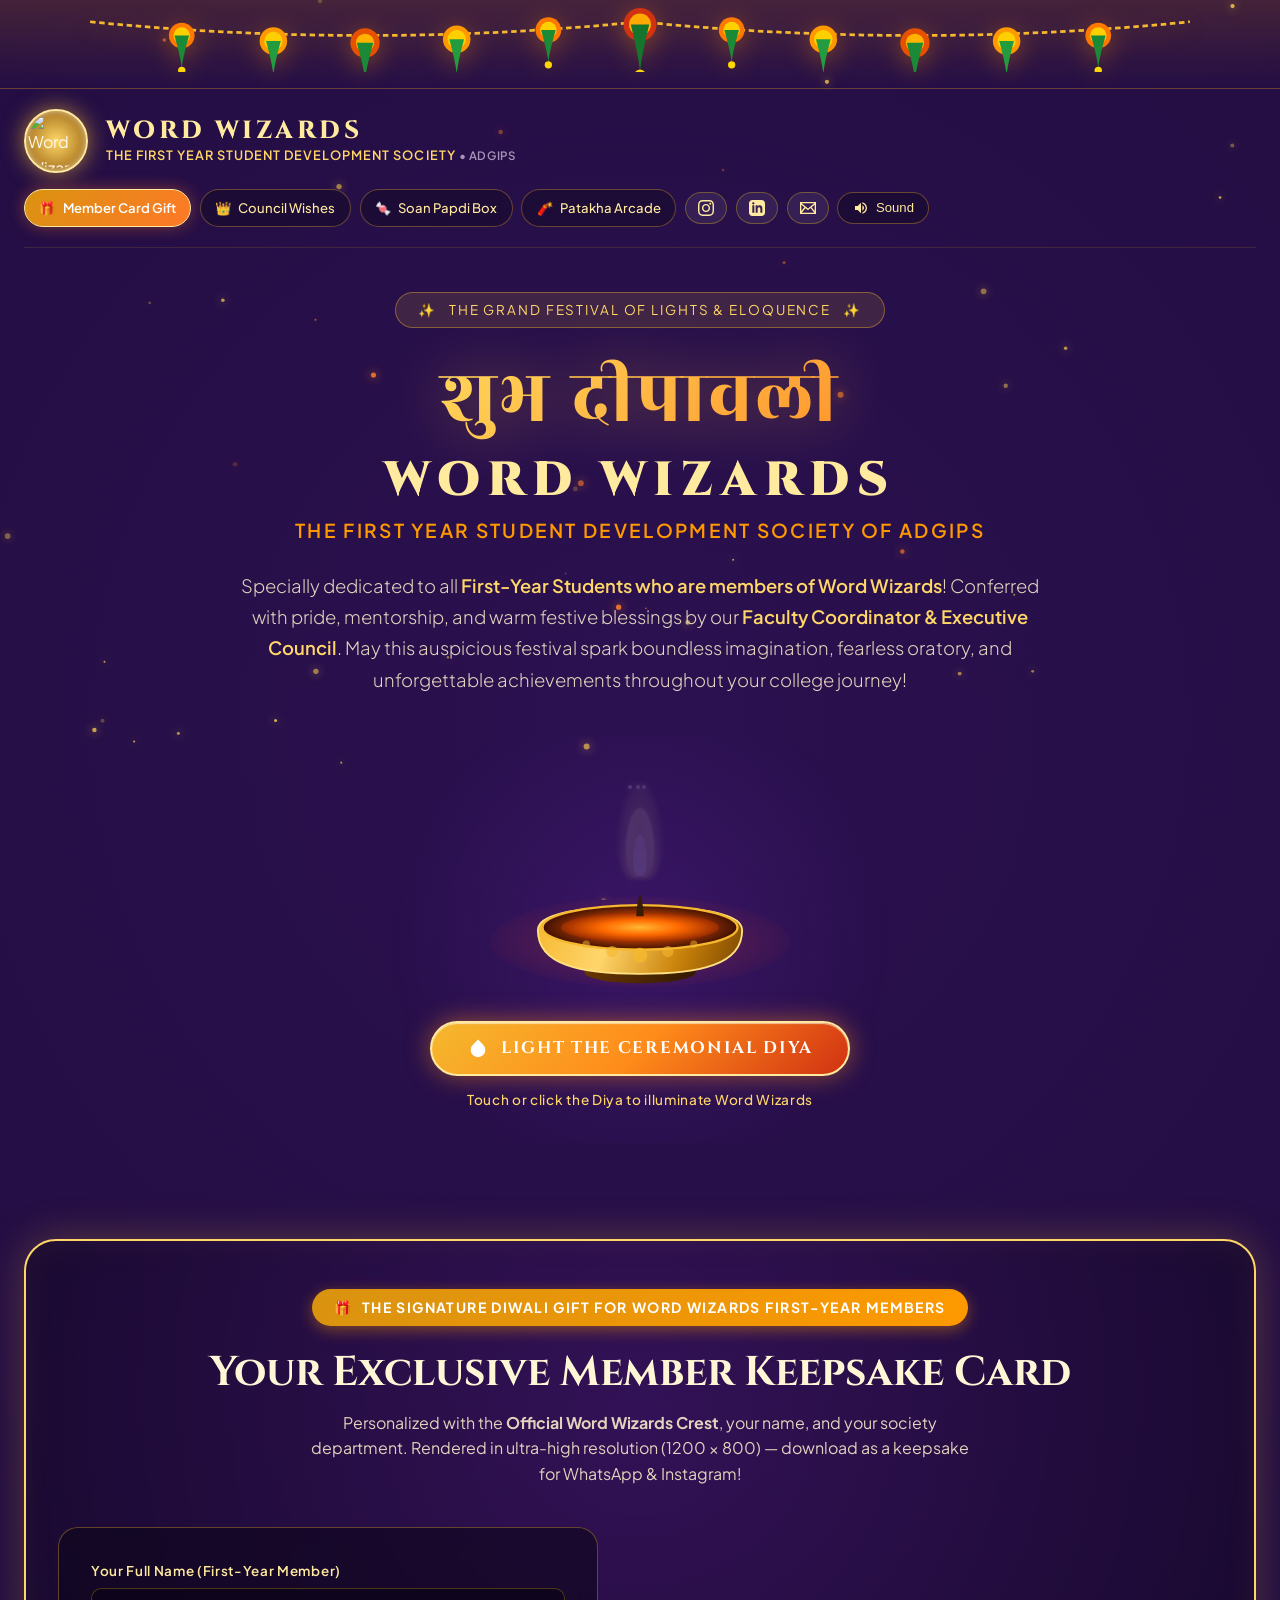
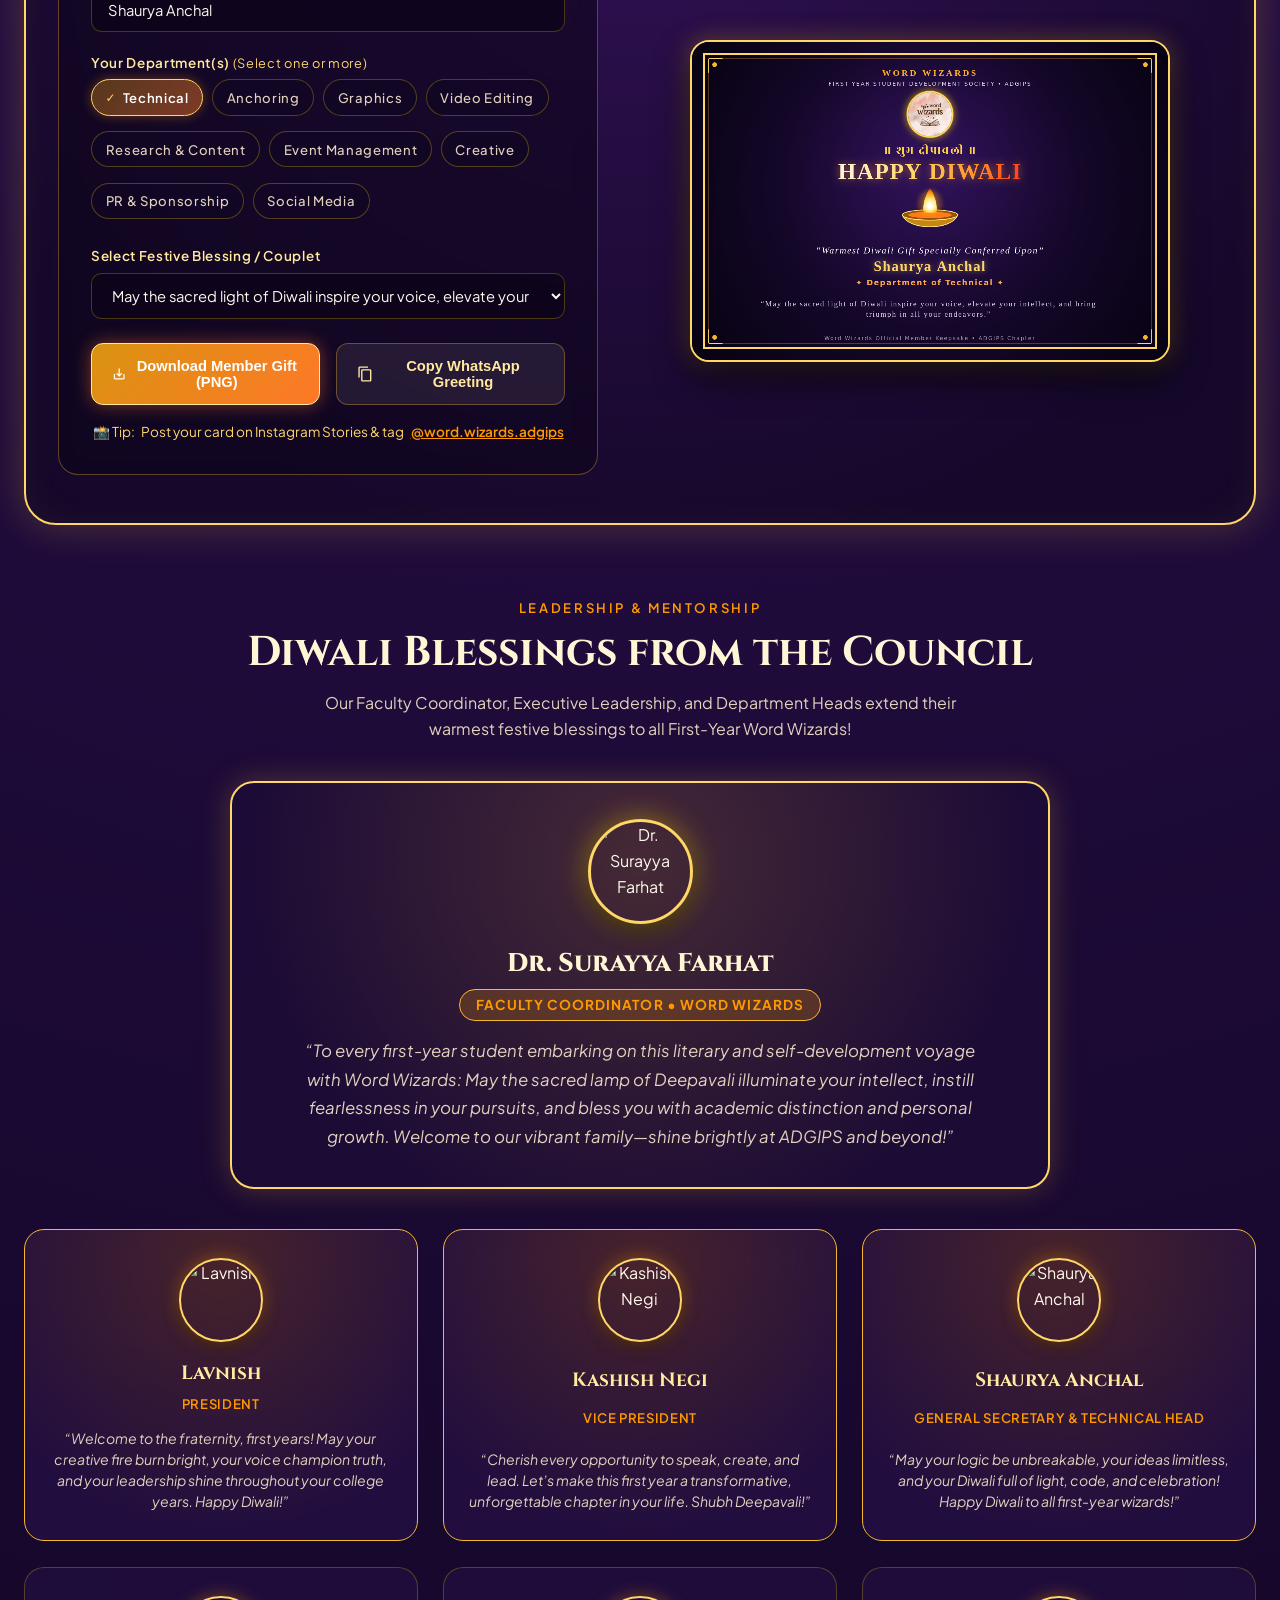
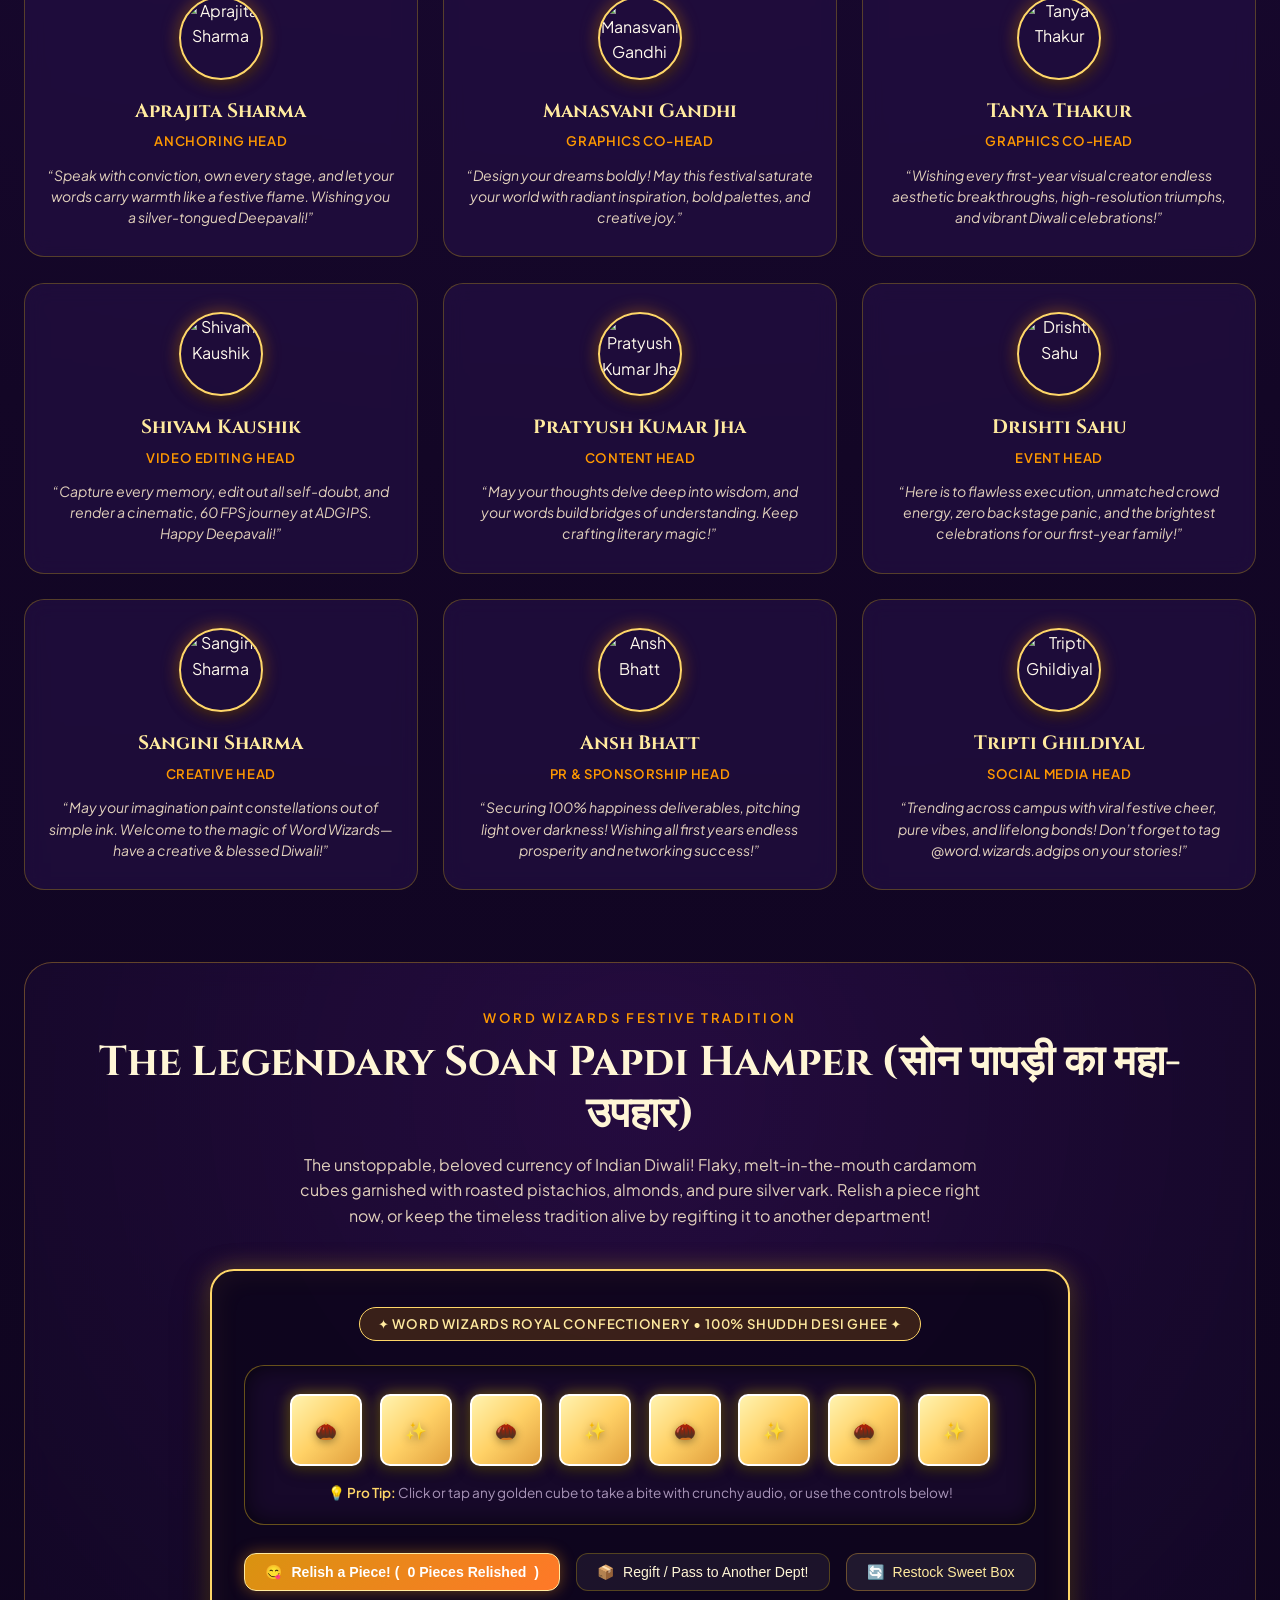
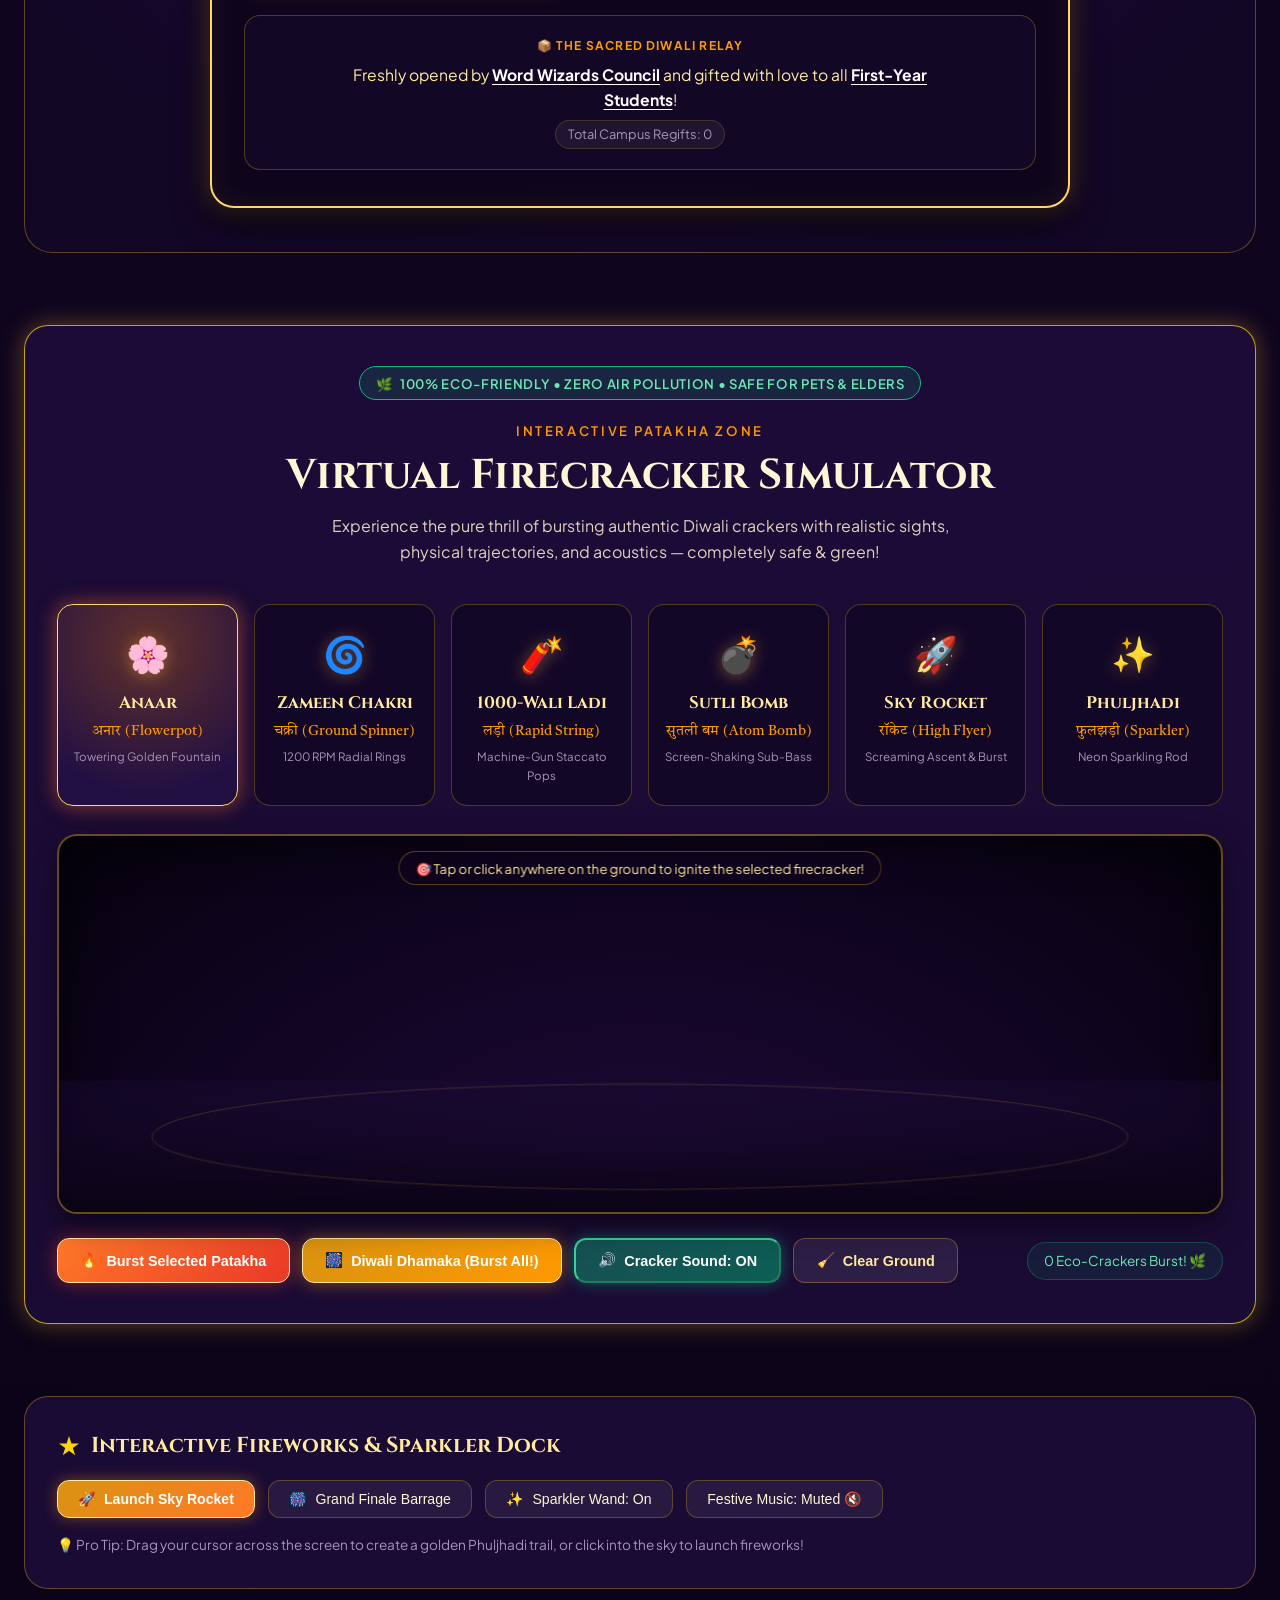
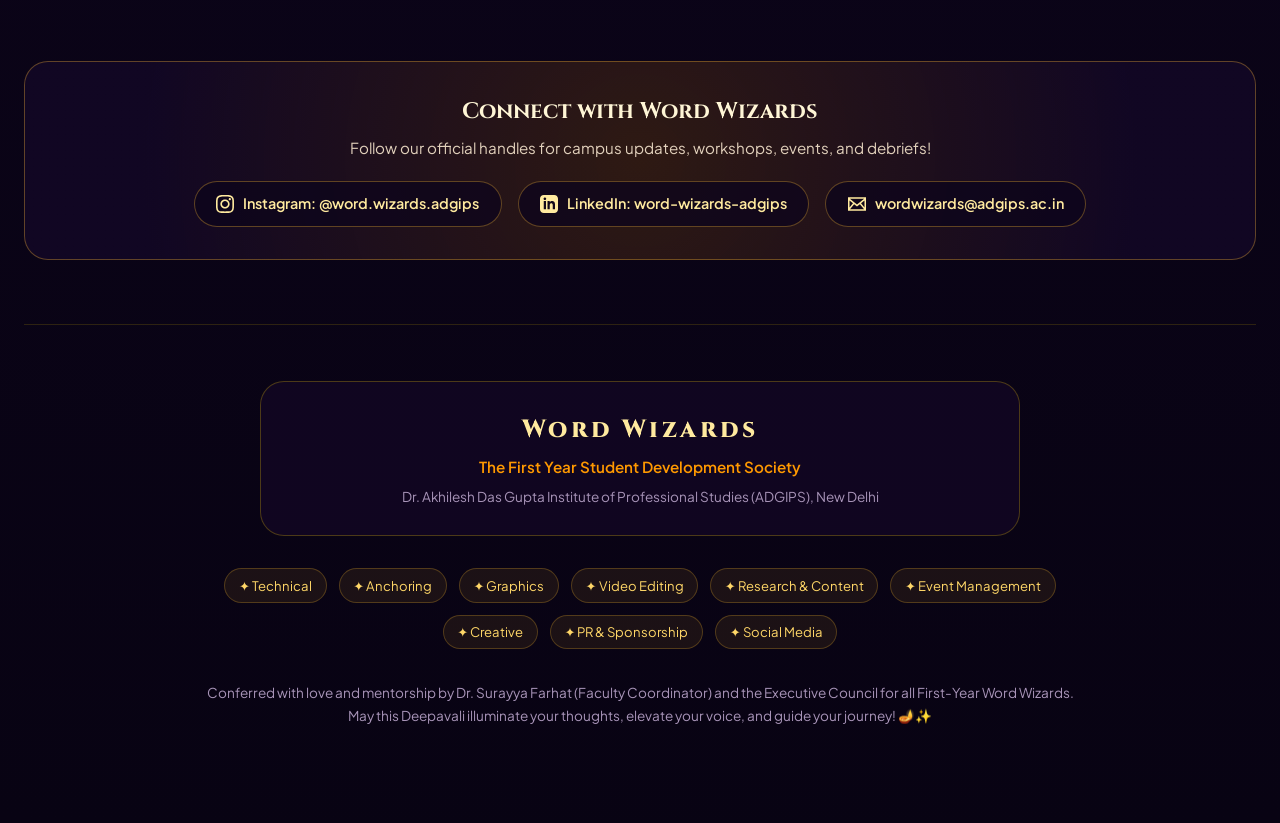
==== commit 677639d7: "feat: enhance mobile/desktop spacing & focus gift section exclusively on Soan Papdi" ====
--- a/index.html
+++ b/index.html
@@ -119,7 +119,7 @@
           <span>👑</span> <span>Council Wishes</span>
         </a>
         <a href="#gift-vault" class="btn-ctrl">
-          <span>🍬</span> <span>Soan Papdi & Gifts</span>
+          <span>🍬</span> <span>Soan Papdi Box</span>
         </a>
         <a href="#patakha-simulator" class="btn-ctrl">
           <span>🧨</span> <span>Patakha Arcade</span>
@@ -483,108 +483,76 @@
       </div>
     </section>
 
-    <!-- FEATURE 2: THE FESTIVE GIFT VAULT (SOAN PAPDI & MEMBER GIFTS) -->
-    <section id="gift-vault" class="gift-vault-section">
+    <!-- FEATURE 2: THE FESTIVE SOAN PAPDI HAMPER (सोन पापड़ी का महा-उपहार) -->
+    <section id="gift-vault" class="gift-vault-section soan-papdi-showcase-section">
       <div class="section-header">
-        <span class="section-tag">Word Wizards Gift Hamper</span>
-        <h2 class="section-title">The Diwali Gift Vault (उपहार पिटारा)</h2>
+        <span class="section-tag">Word Wizards Festive Tradition</span>
+        <h2 class="section-title">The Legendary Soan Papdi Hamper (सोन पापड़ी का महा-उपहार)</h2>
         <p class="section-subtitle">
-          Because no Indian Diwali is complete without love, laughter, and the legendary box of Soan Papdi!
+          The unstoppable, beloved currency of Indian Diwali! Flaky, melt-in-the-mouth cardamom cubes garnished with roasted pistachios, almonds, and pure silver vark. Relish a piece right now, or keep the timeless tradition alive by regifting it to another department!
         </p>
       </div>
 
-      <div class="gifts-showcase-grid">
-        <!-- 1. The Legendary Soan Papdi Box -->
-        <div class="gift-box-card soan-papdi-card">
-          <span class="gift-badge-corner">Iconic Sweet</span>
-          <div class="gift-icon-container">🍬</div>
-          <h3>The Eternal Soan Papdi Box</h3>
-          <div class="gift-hindi-title">सोन पापड़ी का उपहार</div>
-          <p class="gift-desc">
-            The unstoppable currency of Diwali! Golden, flaky, and garnished with roasted pistachios. Taste a piece or pass it along to another department!
-          </p>
-          <button id="btn-unbox-soan" class="gift-action-btn">
-            <span>🎁</span> Open Soan Papdi Box
-          </button>
-        </div>
-
-        <!-- 2. Department Digital Badge -->
-        <div class="gift-box-card">
-          <span class="gift-badge-corner">Collectible</span>
-          <div class="gift-icon-container">🏅</div>
-          <h3>Department Wizard Badge</h3>
-          <div class="gift-hindi-title">विभागीय सम्मान पदक</div>
-          <p class="gift-desc">
-            Select your department among our 9 pillars and claim your official First Year Word Wizards digital Diwali badge of honor!
-          </p>
-          <div class="form-group" style="margin-bottom: 0.75rem;">
-            <select id="badge-dept-select" class="form-select" style="padding: 0.45rem 0.75rem; font-size: 0.82rem;">
-              <option value="Technical">Technical</option>
-              <option value="Anchoring">Anchoring</option>
-              <option value="Graphics">Graphics</option>
-              <option value="Video Editing">Video Editing</option>
-              <option value="Research & Content">Research & Content</option>
-              <option value="Event Management">Event Management</option>
-              <option value="Creative">Creative</option>
-              <option value="PR & Sponsorship">PR & Sponsorship</option>
-              <option value="Social Media">Social Media</option>
-            </select>
+      <!-- Royal Sweet Box Centerpiece -->
+      <div class="soan-royal-sweetbox-container">
+        <div class="soan-box-lid-accent">
+          <span class="soan-vark-tag">✦ Word Wizards Royal Confectionery • 100% Shuddh Desi Ghee ✦</span>
+        </div>
+
+        <!-- The 8 Golden Flaky Soan Papdi Cubes -->
+        <div class="soan-tray-wrap">
+          <div class="soan-box-visual" id="soan-cubes-tray">
+            <div class="soan-cube" data-index="0" title="Click or tap to relish a flaky piece!">
+              <span class="cube-garnish">🌰</span>
+            </div>
+            <div class="soan-cube" data-index="1" title="Click or tap to relish a flaky piece!">
+              <span class="cube-garnish">✨</span>
+            </div>
+            <div class="soan-cube" data-index="2" title="Click or tap to relish a flaky piece!">
+              <span class="cube-garnish">🌰</span>
+            </div>
+            <div class="soan-cube" data-index="3" title="Click or tap to relish a flaky piece!">
+              <span class="cube-garnish">✨</span>
+            </div>
+            <div class="soan-cube" data-index="4" title="Click or tap to relish a flaky piece!">
+              <span class="cube-garnish">🌰</span>
+            </div>
+            <div class="soan-cube" data-index="5" title="Click or tap to relish a flaky piece!">
+              <span class="cube-garnish">✨</span>
+            </div>
+            <div class="soan-cube" data-index="6" title="Click or tap to relish a flaky piece!">
+              <span class="cube-garnish">🌰</span>
+            </div>
+            <div class="soan-cube" data-index="7" title="Click or tap to relish a flaky piece!">
+              <span class="cube-garnish">✨</span>
+            </div>
           </div>
-          <button id="btn-claim-badge" class="gift-action-btn">
-            <span>🌟</span> Claim My Badge
-          </button>
-        </div>
-
-        <!-- 3. Quill of Destiny (Diwali Fortune) -->
-        <div class="gift-box-card">
-          <span class="gift-badge-corner">Fortune</span>
-          <div class="gift-icon-container">📜</div>
-          <h3>The Quill of Destiny</h3>
-          <div class="gift-hindi-title">दीपावली भविष्यफल</div>
-          <p class="gift-desc">
-            Unroll the sacred enchanted scroll to reveal your personalized Diwali prophecy and creative destiny in college this year!
-          </p>
-          <button id="btn-unroll-fortune" class="gift-action-btn">
-            <span>✨</span> Unroll My Fortune
-          </button>
-        </div>
-      </div>
-
-      <!-- Soan Papdi Interactive Unbox Area -->
-      <div id="soan-unbox-panel" class="soan-papdi-unbox-panel">
-        <h4 style="font-family: var(--font-serif); font-size: 1.4rem; color: var(--gold-200);">
-          Freshly Unboxed Word Wizards Soan Papdi 🍬
-        </h4>
-        <p style="color: var(--text-secondary); font-size: 0.95rem; margin-top: 0.25rem;">
-          Crisp, melt-in-the-mouth cardamom flakes with pure silver vark and almonds!
-        </p>
-
-        <div class="soan-box-visual">
-          <div class="soan-cube" title="Click to relish!"></div>
-          <div class="soan-cube" title="Click to relish!"></div>
-          <div class="soan-cube" title="Click to relish!"></div>
-          <div class="soan-cube" title="Click to relish!"></div>
-          <div class="soan-cube" title="Click to relish!"></div>
-          <div class="soan-cube" title="Click to relish!"></div>
-        </div>
-
-        <div style="display: flex; justify-content: center; gap: 1rem; flex-wrap: wrap;">
-          <button id="btn-eat-soan" class="spark-btn primary">
-            <span>😋</span> Relish a Piece! (<span id="soan-tally">0 Eaten</span>)
-          </button>
-          <button id="btn-pass-soan" class="spark-btn">
+          <p class="soan-hint-text">
+            <span>💡 Pro Tip:</span> Click or tap any golden cube to take a bite with crunchy audio, or use the controls below!
+          </p>
+        </div>
+
+        <!-- Interactive Actions Bar -->
+        <div class="soan-actions-row">
+          <button id="btn-eat-soan" class="spark-btn primary soan-btn">
+            <span>😋</span> Relish a Piece! (<span id="soan-tally">0 Pieces Relished</span>)
+          </button>
+          <button id="btn-pass-soan" class="spark-btn soan-btn">
             <span>📦</span> Regift / Pass to Another Dept!
           </button>
-        </div>
+          <button id="btn-restock-soan" class="spark-btn soan-btn secondary">
+            <span>🔄</span> Restock Sweet Box
+          </button>
+        </div>
+
+        <!-- Sacred Regift Chain Tracker with Department Banter -->
         <div id="soan-pass-tracker" class="soan-pass-tracker">
-          📦 <strong>The Sacred Chain:</strong> Passed with love from <em>Graphics</em> to <em>Technical</em>!
-        </div>
-      </div>
-
-      <!-- Fortune Reveal Box -->
-      <div id="fortune-reveal-box" class="fortune-reveal-box">
-        <p id="fortune-quote-text" class="fortune-quote">“Your voice will anchor a breakthrough debate this semester.”</p>
-        <span id="fortune-destiny-text" class="fortune-destiny">Destiny: Master Orator of the First Year</span>
+          <div class="tracker-badge">📦 The Sacred Diwali Relay</div>
+          <p id="soan-relay-text" class="tracker-text">
+            Freshly opened by <strong>Word Wizards Council</strong> and gifted with love to all <strong>First-Year Students</strong>!
+          </p>
+          <span id="soan-chain-counter" class="tracker-counter">Total Campus Regifts: 0</span>
+        </div>
       </div>
     </section>
 
@@ -709,8 +677,6 @@
       </p>
     </section>
 
-
-
     <!-- OFFICIAL SOCIAL CONNECT & COMMUNITY BANNER -->
     <section class="social-connect-banner">
       <h3>Connect with Word Wizards</h3>
--- a/style.css
+++ b/style.css
@@ -53,12 +53,17 @@
   background-color: var(--bg-deep);
   color: var(--text-primary);
   font-family: var(--font-sans);
+  overflow-x: hidden;
+  width: 100%;
+  max-width: 100vw;
 }
 
 body {
   min-height: 100vh;
   position: relative;
   overflow-x: hidden;
+  width: 100%;
+  max-width: 100vw;
   background: radial-gradient(circle at 50% 10%, #2b1150 0%, #130626 45%, #080313 100%);
   line-height: 1.6;
 }
@@ -347,8 +352,9 @@
 
 .ceremonial-diya-stage {
   position: relative;
-  width: 320px;
-  height: 240px;
+  width: min(320px, 92vw);
+  max-width: 100%;
+  height: 230px;
   display: flex;
   justify-content: center;
   align-items: flex-end;
@@ -365,7 +371,8 @@
   bottom: 10px;
   left: 50%;
   transform: translateX(-50%);
-  width: 300px;
+  width: min(300px, 90vw);
+  max-width: 100%;
   height: 90px;
   background: radial-gradient(ellipse at center, rgba(255, 160, 30, 0.6) 0%, rgba(255, 70, 10, 0.25) 50%, transparent 80%);
   border-radius: 50%;
@@ -386,7 +393,8 @@
 }
 
 .diya-svg-container {
-  width: 260px;
+  width: min(260px, 86vw);
+  max-width: 100%;
   height: 180px;
   position: relative;
   z-index: 3;
@@ -998,200 +1006,192 @@
 }
 
 /* ==========================================================================
-   FEATURE 2: FESTIVE GIFT VAULT (SOAN PAPDI & MEMBER GIFTS)
+   FEATURE 2: THE FESTIVE SOAN PAPDI HAMPER (सोन पापड़ी का महा-उपहार)
    ========================================================================== */
-.gift-vault-section {
-  background: var(--bg-glass-card);
+.soan-papdi-showcase-section {
+  background: radial-gradient(circle at 50% 15%, rgba(68, 22, 107, 0.4) 0%, rgba(20, 8, 40, 0.85) 80%);
   border: 1px solid var(--border-gold);
   border-radius: 1.75rem;
   padding: 2.75rem 2rem;
   margin-bottom: 4.5rem;
   backdrop-filter: blur(12px);
-}
-
-.gifts-showcase-grid {
-  display: grid;
-  grid-template-columns: repeat(auto-fit, minmax(280px, 1fr));
-  gap: 1.75rem;
-}
-
-.gift-box-card {
-  background: rgba(18, 7, 36, 0.8);
-  border: 1px solid rgba(255, 215, 0, 0.28);
-  border-radius: 1.25rem;
-  padding: 2rem 1.5rem;
+  position: relative;
+  overflow: hidden;
+}
+
+.soan-royal-sweetbox-container {
+  max-width: 860px;
+  margin: 0 auto;
+  background: rgba(14, 5, 28, 0.85);
+  border: 2px solid var(--gold-300);
+  border-radius: 1.5rem;
+  padding: 2.25rem 2rem;
+  box-shadow: 0 15px 35px rgba(0, 0, 0, 0.6), var(--shadow-gold), inset 0 0 30px rgba(245, 184, 46, 0.08);
   text-align: center;
   position: relative;
-  overflow: hidden;
-  transition: all 0.3s ease;
-  display: flex;
-  flex-direction: column;
-  justify-content: space-between;
-}
-
-.gift-box-card:hover {
-  transform: translateY(-5px);
-  border-color: var(--gold-300);
-  box-shadow: 0 12px 30px rgba(0, 0, 0, 0.5), var(--shadow-gold);
-}
-
-.gift-box-card.soan-papdi-card {
-  border-color: #f5b82e;
-  background: radial-gradient(circle at 50% 20%, rgba(255, 184, 46, 0.18) 0%, rgba(20, 8, 40, 0.85) 75%);
-}
-
-.gift-badge-corner {
-  position: absolute;
-  top: 12px;
-  right: 12px;
-  background: rgba(255, 153, 0, 0.25);
+}
+
+.soan-box-lid-accent {
+  display: flex;
+  justify-content: center;
+  margin-bottom: 1.5rem;
+}
+
+.soan-vark-tag {
+  display: inline-flex;
+  align-items: center;
+  background: rgba(255, 153, 0, 0.18);
   border: 1px solid var(--gold-300);
   color: var(--gold-200);
-  font-size: 0.72rem;
-  padding: 0.2rem 0.65rem;
+  padding: 0.35rem 1.1rem;
   border-radius: 9999px;
+  font-size: 0.82rem;
   font-weight: 600;
+  letter-spacing: 0.06em;
   text-transform: uppercase;
 }
 
-.gift-icon-container {
-  width: 90px;
-  height: 90px;
-  margin: 0.5rem auto 1.25rem;
-  display: flex;
-  align-items: center;
+.soan-tray-wrap {
+  background: rgba(25, 10, 45, 0.9);
+  border: 1px solid rgba(255, 215, 0, 0.35);
+  border-radius: 1.25rem;
+  padding: 1.75rem 1.5rem 1.25rem;
+  margin-bottom: 1.75rem;
+  box-shadow: inset 0 0 25px rgba(0, 0, 0, 0.7);
+}
+
+.soan-box-visual {
+  display: flex;
   justify-content: center;
-  border-radius: 1.25rem;
-  background: rgba(255, 215, 0, 0.08);
-  border: 1px solid rgba(255, 215, 0, 0.2);
-  font-size: 3rem;
-  box-shadow: inset 0 0 15px rgba(255, 215, 0, 0.15);
-}
-
-.gift-box-card h3 {
-  font-family: var(--font-serif);
-  font-size: 1.3rem;
-  color: var(--gold-200);
-  margin-bottom: 0.35rem;
-}
-
-.gift-hindi-title {
-  font-family: var(--font-hindi-serif);
+  gap: 1.1rem;
+  flex-wrap: wrap;
+  margin-bottom: 1rem;
+}
+
+.soan-cube {
+  width: 72px;
+  height: 72px;
+  background: linear-gradient(135deg, #fff3b0 0%, #ffd166 50%, #e09f3e 100%);
+  border-radius: 10px;
+  border: 2px solid #fff;
+  box-shadow: 0 6px 15px rgba(0, 0, 0, 0.4), 0 0 15px rgba(255, 215, 0, 0.45);
+  position: relative;
+  display: flex;
+  align-items: center;
+  justify-content: center;
+  cursor: pointer;
+  transition: all 0.28s cubic-bezier(0.34, 1.56, 0.64, 1);
+  user-select: none;
+}
+
+.soan-cube:hover {
+  transform: scale(1.12) rotate(3deg);
+  box-shadow: 0 10px 22px rgba(0, 0, 0, 0.5), 0 0 25px rgba(255, 215, 0, 0.75);
+}
+
+.soan-cube:active {
+  transform: scale(0.95);
+}
+
+.soan-cube.eaten {
+  opacity: 0.22;
+  transform: scale(0.75);
+  filter: grayscale(100%);
+  border: 2px dashed rgba(255, 255, 255, 0.4);
+  box-shadow: none;
+  cursor: default;
+}
+
+.soan-cube.eaten .cube-garnish {
+  display: none;
+}
+
+.cube-garnish {
   font-size: 1.1rem;
-  color: var(--marigold);
-  margin-bottom: 0.75rem;
-}
-
-.gift-desc {
-  font-size: 0.92rem;
-  color: var(--text-secondary);
-  line-height: 1.55;
-  margin-bottom: 1.5rem;
-}
-
-.gift-action-btn {
-  background: linear-gradient(135deg, var(--gold-500), var(--ember-orange));
-  border: 1px solid var(--gold-200);
-  color: #fff;
-  padding: 0.7rem 1.4rem;
-  border-radius: 9999px;
-  font-weight: 700;
-  font-size: 0.88rem;
-  cursor: pointer;
-  transition: all 0.25s ease;
-  display: inline-flex;
-  align-items: center;
-  justify-content: center;
-  gap: 0.5rem;
-  box-shadow: 0 0 14px rgba(255, 120, 40, 0.35);
-}
-
-.gift-action-btn:hover {
-  transform: translateY(-2px);
-  box-shadow: 0 0 22px rgba(255, 120, 40, 0.6);
-}
-
-.soan-papdi-unbox-panel {
-  margin-top: 2rem;
-  background: rgba(14, 5, 28, 0.9);
-  border: 2px solid var(--gold-300);
-  border-radius: 1.5rem;
-  padding: 2rem;
-  text-align: center;
-  display: none;
-  animation: fadeInUp 0.5s ease forwards;
-}
-
-.soan-papdi-unbox-panel.show {
-  display: block;
-}
-
-.soan-box-visual {
+  filter: drop-shadow(0 2px 4px rgba(0, 0, 0, 0.4));
+  pointer-events: none;
+}
+
+.soan-hint-text {
+  font-size: 0.85rem;
+  color: var(--text-muted);
+}
+
+.soan-hint-text span {
+  color: var(--gold-300);
+  font-weight: 600;
+}
+
+.soan-actions-row {
   display: flex;
   justify-content: center;
   gap: 1rem;
   flex-wrap: wrap;
-  margin: 1.5rem 0;
-}
-
-.soan-cube {
-  width: 70px;
-  height: 70px;
-  background: linear-gradient(135deg, #fff3b0 0%, #ffd166 60%, #e09f3e 100%);
-  border-radius: 8px;
-  border: 2px solid #fff;
-  box-shadow: 0 6px 15px rgba(0, 0, 0, 0.4), 0 0 15px rgba(255, 215, 0, 0.4);
-  position: relative;
-  display: flex;
-  align-items: center;
-  justify-content: center;
+  margin-bottom: 1.5rem;
+}
+
+.soan-btn {
+  padding: 0.75rem 1.4rem;
+  border-radius: 9999px;
+  font-weight: 700;
+  font-size: 0.9rem;
+  display: inline-flex;
+  align-items: center;
+  gap: 0.5rem;
   cursor: pointer;
-  transition: all 0.2s ease;
-}
-
-.soan-cube:hover {
-  transform: scale(1.1) rotate(4deg);
-}
-
-.soan-cube::after {
-  content: "✨";
-  font-size: 1rem;
+  transition: all 0.25s ease;
+}
+
+.soan-btn.secondary {
+  background: rgba(255, 255, 255, 0.08);
+  border: 1px solid var(--border-gold);
+  color: var(--gold-200);
+}
+
+.soan-btn.secondary:hover {
+  background: rgba(245, 184, 46, 0.2);
+  border-color: var(--gold-300);
 }
 
 .soan-pass-tracker {
-  font-size: 0.9rem;
-  color: var(--gold-300);
-  margin-top: 1rem;
-  font-weight: 500;
-}
-
-.fortune-reveal-box {
-  margin-top: 2rem;
-  background: rgba(18, 7, 36, 0.95);
-  border: 1px solid var(--gold-300);
-  border-radius: 1.25rem;
-  padding: 1.75rem;
-  text-align: center;
-  display: none;
-  animation: fadeInUp 0.5s ease forwards;
-}
-
-.fortune-reveal-box.show {
-  display: block;
-}
-
-.fortune-quote {
-  font-family: var(--font-serif);
-  font-size: 1.2rem;
-  color: var(--gold-100);
-  margin-bottom: 0.5rem;
-  font-style: italic;
-}
-
-.fortune-destiny {
-  font-size: 0.9rem;
+  background: rgba(20, 8, 40, 0.8);
+  border: 1px solid rgba(255, 215, 0, 0.25);
+  border-radius: 1rem;
+  padding: 1.25rem 1.5rem;
+  display: flex;
+  flex-direction: column;
+  align-items: center;
+  gap: 0.5rem;
+}
+
+.tracker-badge {
+  font-size: 0.75rem;
+  text-transform: uppercase;
+  letter-spacing: 0.1em;
   color: var(--marigold);
-  font-weight: 600;
+  font-weight: 700;
+}
+
+.tracker-text {
+  font-size: 0.98rem;
+  color: var(--gold-200);
+  line-height: 1.55;
+  max-width: 620px;
+}
+
+.tracker-text strong {
+  color: #fff;
+  text-decoration: underline;
+  text-underline-offset: 3px;
+}
+
+.tracker-counter {
+  font-size: 0.8rem;
+  color: var(--text-muted);
+  background: rgba(255, 255, 255, 0.06);
+  padding: 0.2rem 0.75rem;
+  border-radius: 9999px;
+  border: 1px solid rgba(255, 215, 0, 0.15);
 }
 
 /* ==========================================================================
@@ -1627,111 +1627,240 @@
 }
 
 /* ==========================================================================
-   COMPREHENSIVE RESPONSIVE STYLES (MOBILE & PC OPTIMIZATIONS)
+   COMPREHENSIVE RESPONSIVE STYLES (MOBILE, TABLET & PC OPTIMIZATIONS)
    ========================================================================== */
 @media (max-width: 992px) {
   .generator-grid {
     grid-template-columns: 1fr;
     gap: 2rem;
   }
+
+  .council-grid {
+    grid-template-columns: repeat(2, 1fr);
+    gap: 1.25rem;
+  }
+
+  .soan-royal-sweetbox-container {
+    padding: 2rem 1.5rem;
+  }
 }
 
 @media (max-width: 768px) {
+  .main-content {
+    padding: 0 1rem 4rem;
+  }
+
   .top-nav {
     flex-direction: column;
     text-align: center;
-    gap: 1.25rem;
+    gap: 1rem;
     padding: 1rem 0;
   }
+
   .society-brand {
     flex-direction: column;
-    gap: 0.6rem;
-  }
+    gap: 0.5rem;
+  }
+
+  .society-logo-badge {
+    width: 56px;
+    height: 56px;
+  }
+
   .brand-text h1 {
     font-size: 1.35rem;
-  }
+    letter-spacing: 0.1em;
+  }
+
   .nav-controls {
     justify-content: center;
     width: 100%;
-  }
+    gap: 0.45rem;
+  }
+
   .btn-ctrl {
     padding: 0.4rem 0.75rem;
     font-size: 0.78rem;
   }
+
   .hero-section {
-    padding: 2rem 0.5rem 2.5rem;
-  }
+    padding: 1.75rem 0.5rem 2.25rem;
+  }
+
   .hero-pretitle {
     font-size: 0.75rem;
-    padding: 0.35rem 1rem;
+    padding: 0.35rem 0.95rem;
     letter-spacing: 0.08em;
   }
+
   .hero-title-sanskrit {
-    font-size: clamp(2.2rem, 8vw, 3.2rem);
-  }
+    font-size: clamp(2rem, 7.5vw, 3.2rem);
+  }
+
   .hero-society-name {
-    font-size: clamp(1.8rem, 6.5vw, 2.5rem);
-  }
+    font-size: clamp(1.7rem, 6vw, 2.4rem);
+  }
+
+  .hero-dedication {
+    font-size: 0.95rem;
+    line-height: 1.6;
+    margin-bottom: 1.75rem;
+  }
+
   .ceremonial-diya-stage {
-    padding: 2rem 1rem;
-  }
+    padding: 1rem 0.5rem;
+    height: 200px;
+  }
+
   .diya-svg {
-    width: 200px;
+    width: min(210px, 80vw);
     height: 140px;
   }
+
   .blessing-box {
     padding: 1.25rem 1rem;
-  }
+    width: 100%;
+  }
+
   .blessing-quote-hindi {
     font-size: 1.15rem;
   }
+
   .blessing-quote-english {
     font-size: 0.88rem;
   }
+
+  .card-gift-showcase-section {
+    padding: 2rem 1.25rem;
+    border-radius: 1.5rem;
+  }
+
   .generator-controls {
     padding: 1.25rem;
   }
+
   .card-actions-row {
     flex-direction: column;
     gap: 0.75rem;
-  }
+    width: 100%;
+  }
+
   .btn-card-action {
     width: 100%;
-  }
+    padding: 0.8rem;
+  }
+
+  .soan-papdi-showcase-section {
+    padding: 2rem 1.25rem;
+    border-radius: 1.5rem;
+  }
+
+  .soan-royal-sweetbox-container {
+    padding: 1.5rem 1rem;
+    border-radius: 1.25rem;
+  }
+
+  .soan-tray-wrap {
+    padding: 1.25rem 0.75rem 1rem;
+  }
+
+  .soan-cube {
+    width: 60px;
+    height: 60px;
+  }
+
+  .soan-actions-row {
+    flex-direction: column;
+    gap: 0.65rem;
+  }
+
+  .soan-btn {
+    width: 100%;
+    justify-content: center;
+  }
+
+  .council-grid {
+    grid-template-columns: 1fr;
+    gap: 1.15rem;
+  }
+
+  .faculty-spotlight-card {
+    padding: 1.75rem 1.25rem;
+  }
+
+  .patakha-simulator-section {
+    padding: 1.75rem 1.25rem;
+    border-radius: 1.25rem;
+  }
+
   .patakha-inventory-grid {
     grid-template-columns: repeat(2, 1fr);
-    gap: 0.75rem;
-  }
+    gap: 0.65rem;
+  }
+
   .patakha-item-card {
-    padding: 0.9rem 0.5rem;
-  }
+    padding: 0.85rem 0.5rem;
+  }
+
   .patakha-arena-container {
-    height: 300px;
-  }
+    height: 280px;
+  }
+
   .patakha-controls-bar {
     flex-direction: column;
-    gap: 1rem;
-  }
+    gap: 0.85rem;
+  }
+
   .patakha-action-buttons {
     flex-wrap: wrap;
     justify-content: center;
     width: 100%;
-    gap: 0.65rem;
-  }
+    gap: 0.5rem;
+  }
+
   .btn-patakha-action {
     flex: 1 1 45%;
-    min-width: 130px;
-    padding: 0.65rem 0.85rem;
+    min-width: 125px;
+    padding: 0.65rem 0.75rem;
     font-size: 0.82rem;
+    justify-content: center;
+  }
+
+  .fireworks-dock-section {
+    padding: 1.5rem 1rem;
+    border-radius: 1.25rem;
   }
 
   .dock-controls-grid {
     grid-template-columns: 1fr 1fr;
     gap: 0.65rem;
-  }
+    width: 100%;
+  }
+
+  .dock-controls-grid .spark-btn {
+    flex: 1 1 calc(50% - 0.35rem);
+    justify-content: center;
+  }
+
+  .social-connect-banner {
+    padding: 1.75rem 1.25rem;
+    border-radius: 1.25rem;
+  }
+
+  .social-links-row {
+    flex-direction: column;
+    gap: 0.65rem;
+  }
+
+  .social-pill-btn {
+    width: 100%;
+    justify-content: center;
+  }
+
   .footer-depts-list {
     gap: 0.45rem;
   }
+
   .dept-badge {
     font-size: 0.75rem;
     padding: 0.25rem 0.65rem;
@@ -1740,20 +1869,80 @@
 
 @media (max-width: 480px) {
   .main-content {
-    padding: 0 0.85rem 3.5rem;
-  }
+    padding: 0 0.75rem 3rem;
+  }
+
+  .brand-text h1 {
+    font-size: 1.25rem;
+  }
+
+  .btn-ctrl {
+    padding: 0.35rem 0.65rem;
+    font-size: 0.74rem;
+  }
+
+  .hero-pretitle {
+    font-size: 0.7rem;
+    padding: 0.3rem 0.75rem;
+  }
+
   .dock-controls-grid {
     grid-template-columns: 1fr;
   }
+
+  .dock-controls-grid .spark-btn {
+    flex: 1 1 100%;
+    width: 100%;
+  }
+
   .btn-patakha-action {
     flex: 1 1 100%;
   }
+
   .soan-cube {
-    width: 58px;
-    height: 58px;
-  }
-  .social-pill-btn {
-    width: 100%;
-    justify-content: center;
-  }
-}
+    width: 52px;
+    height: 52px;
+  }
+
+  .cube-garnish {
+    font-size: 0.95rem;
+  }
+
+  .soan-vark-tag {
+    font-size: 0.72rem;
+    padding: 0.25rem 0.75rem;
+  }
+
+  .tracker-text {
+    font-size: 0.88rem;
+  }
+
+  .patakha-inventory-grid {
+    grid-template-columns: repeat(2, 1fr);
+    gap: 0.5rem;
+  }
+
+  .patakha-name {
+    font-size: 0.95rem;
+  }
+
+  .patakha-hindi {
+    font-size: 0.82rem;
+  }
+
+  .patakha-icon-wrap {
+    font-size: 1.85rem;
+  }
+}
+
+@media (max-width: 360px) {
+  .soan-cube {
+    width: 46px;
+    height: 46px;
+  }
+
+  .btn-ctrl {
+    padding: 0.3rem 0.55rem;
+    font-size: 0.7rem;
+  }
+}
